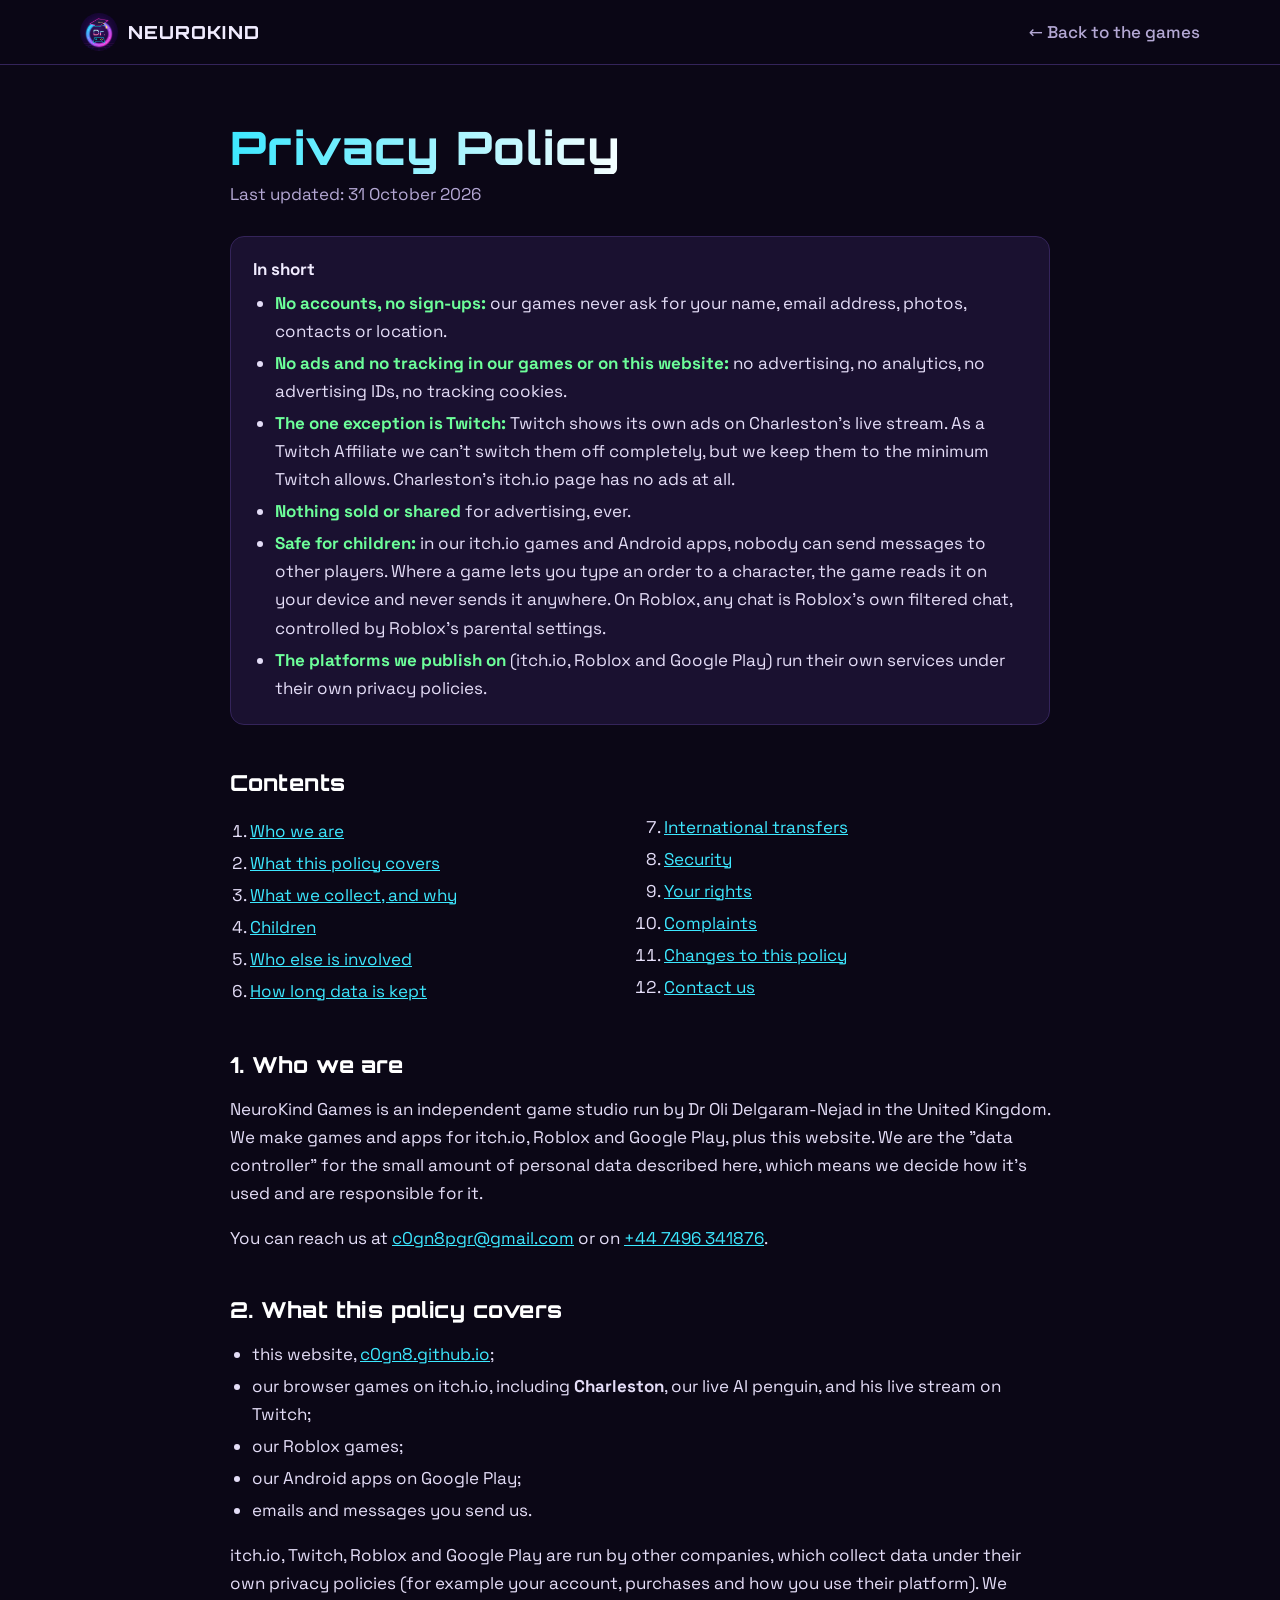
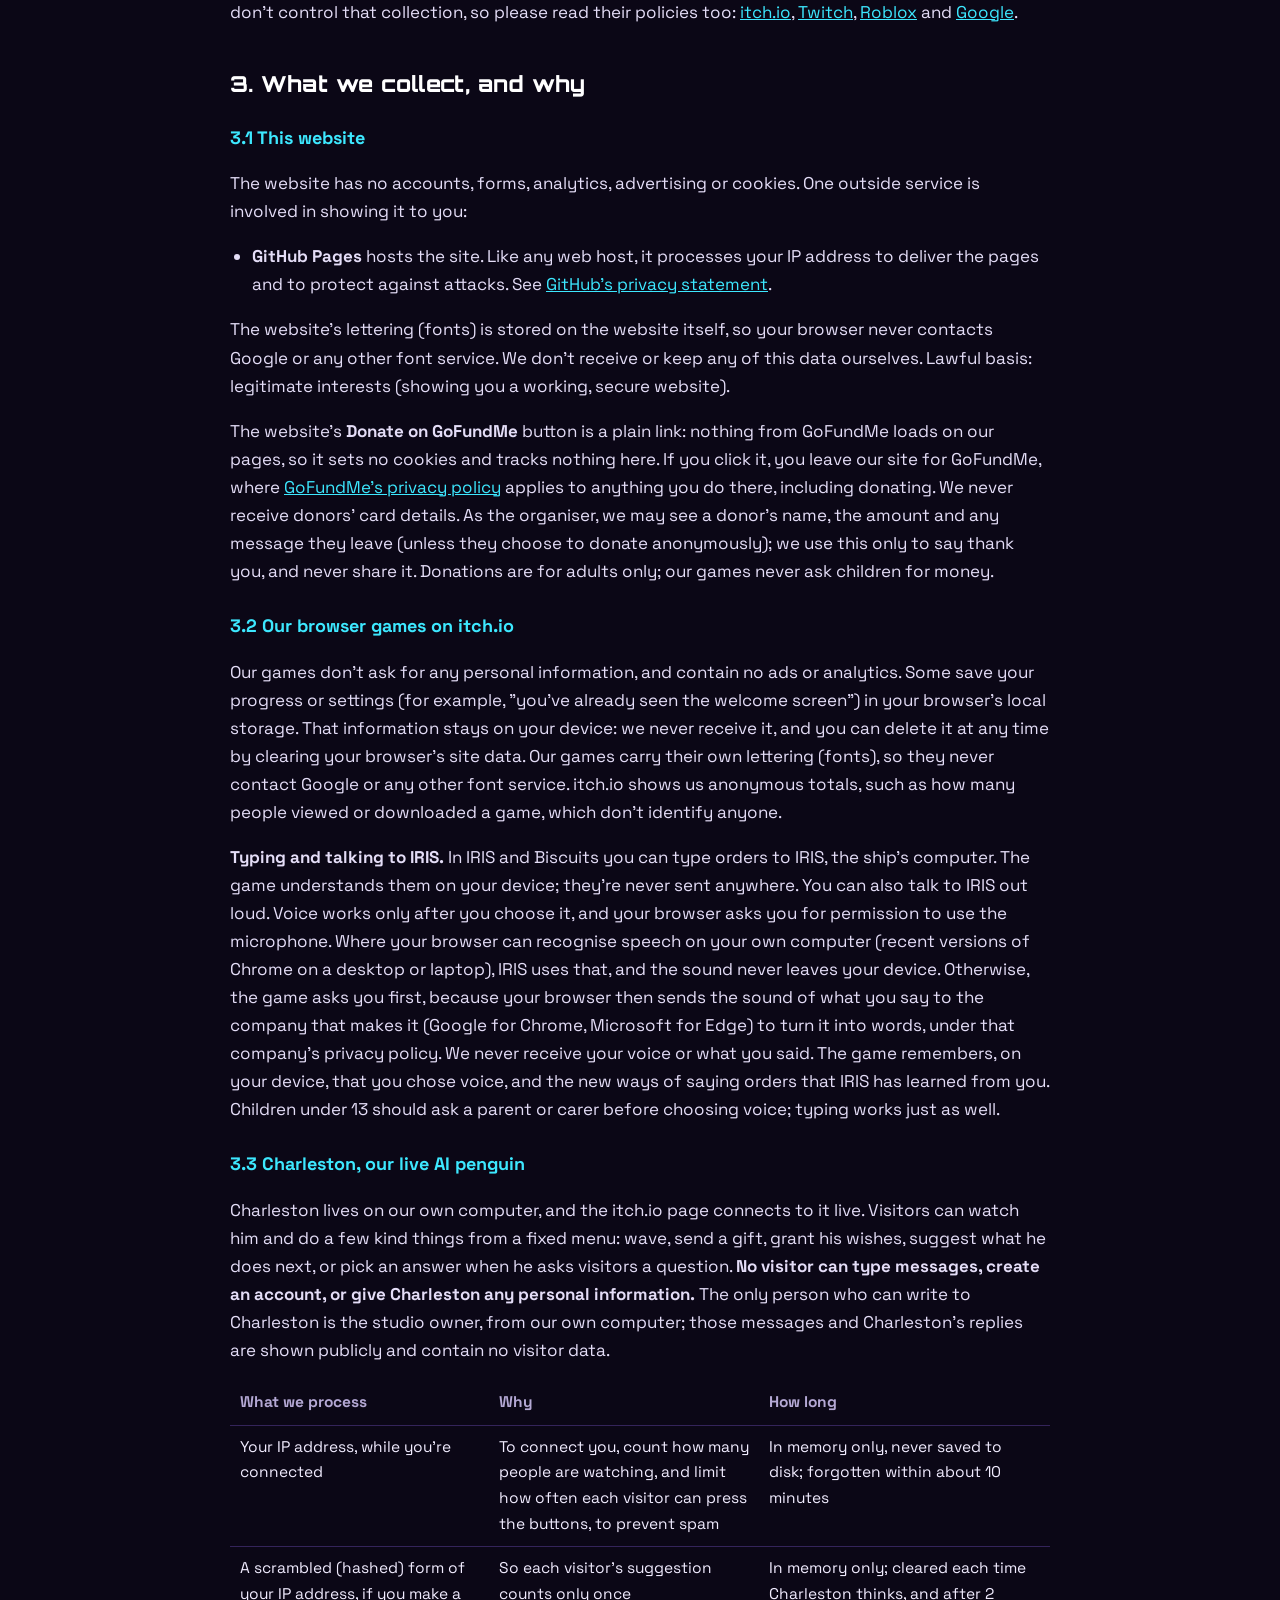
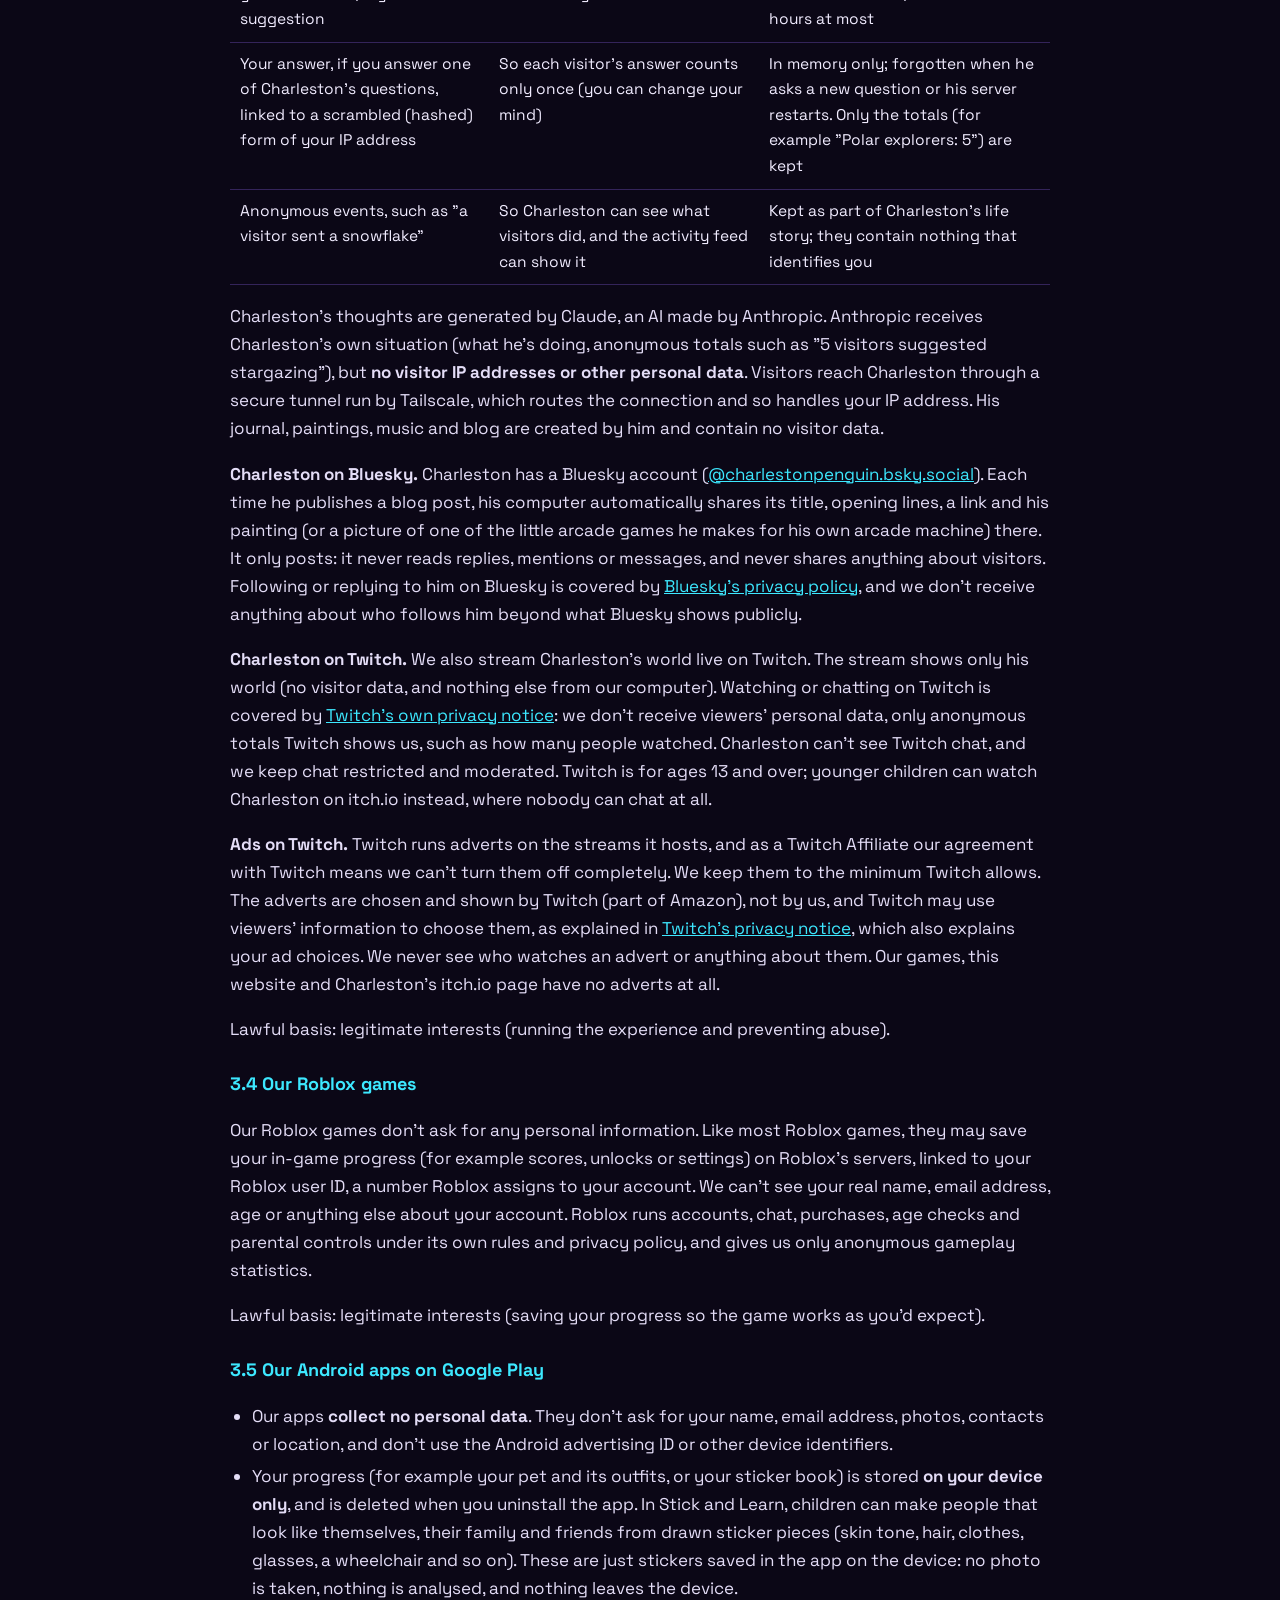
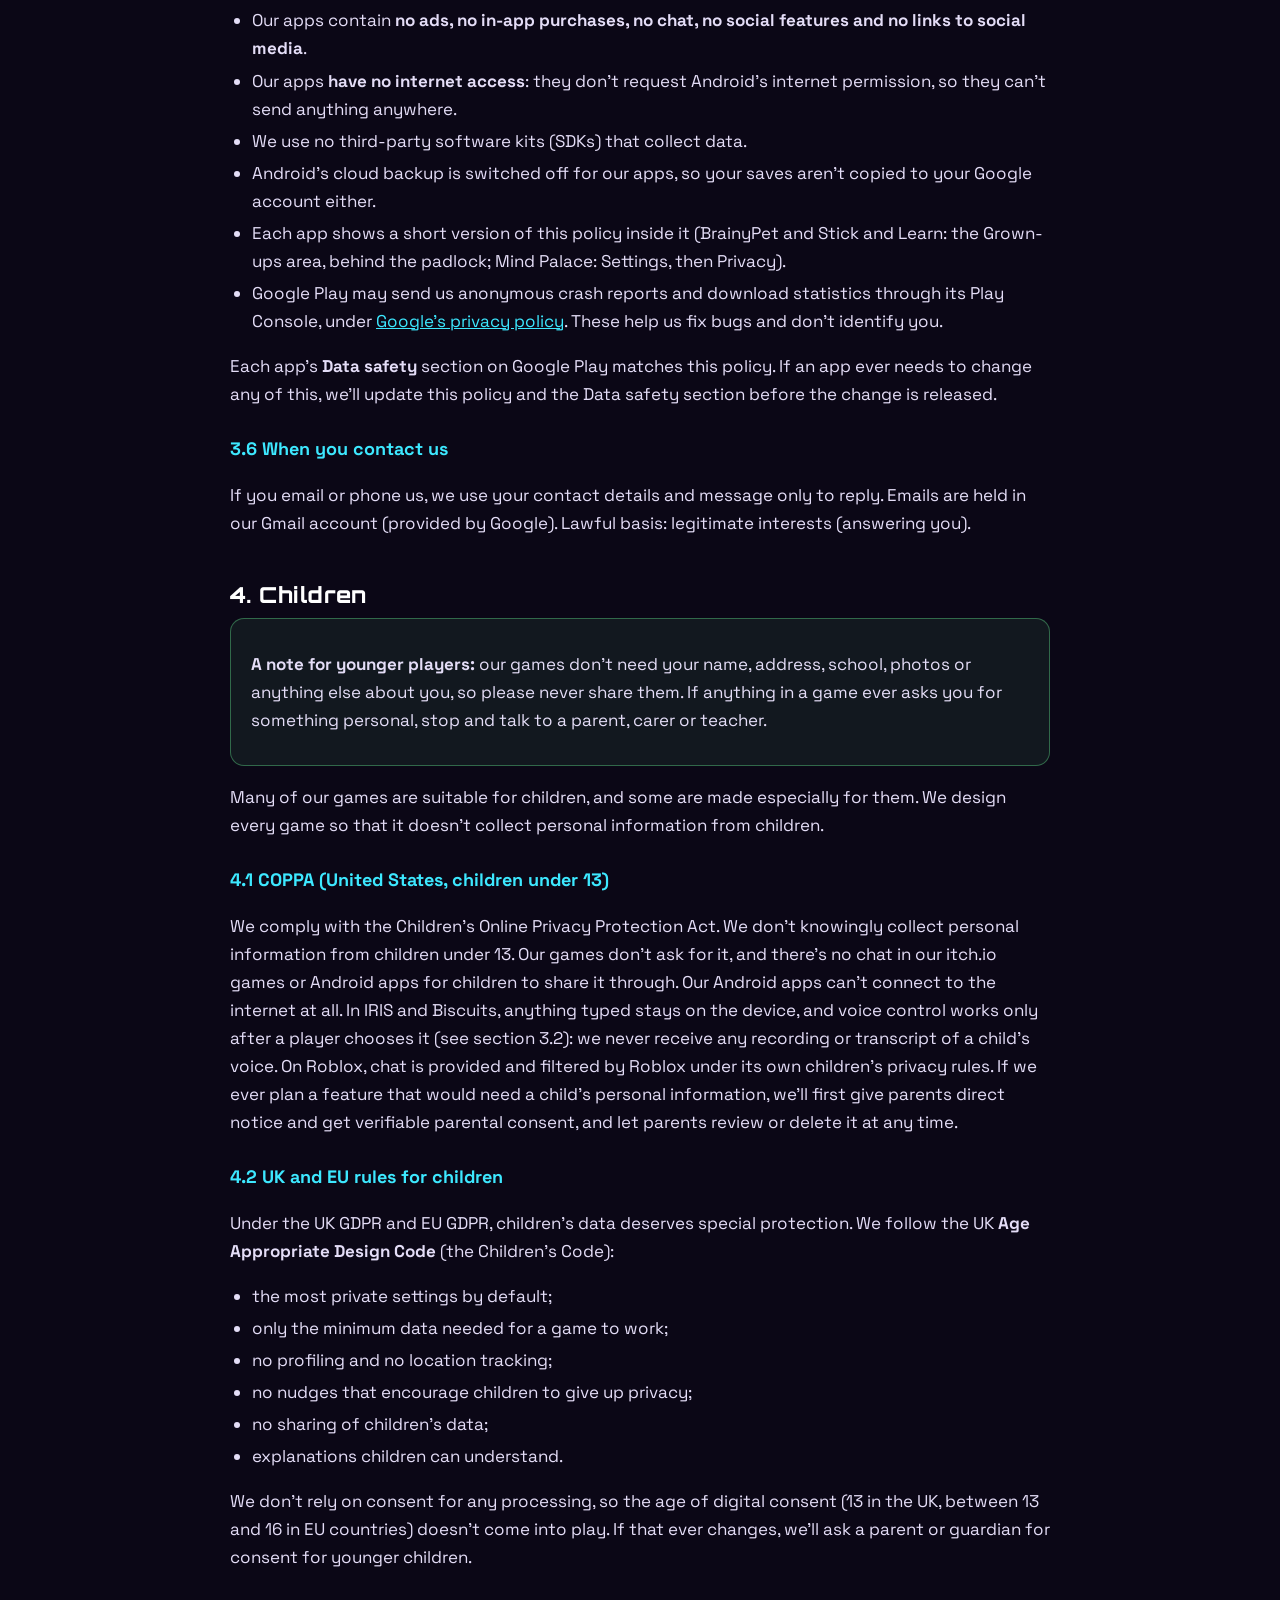
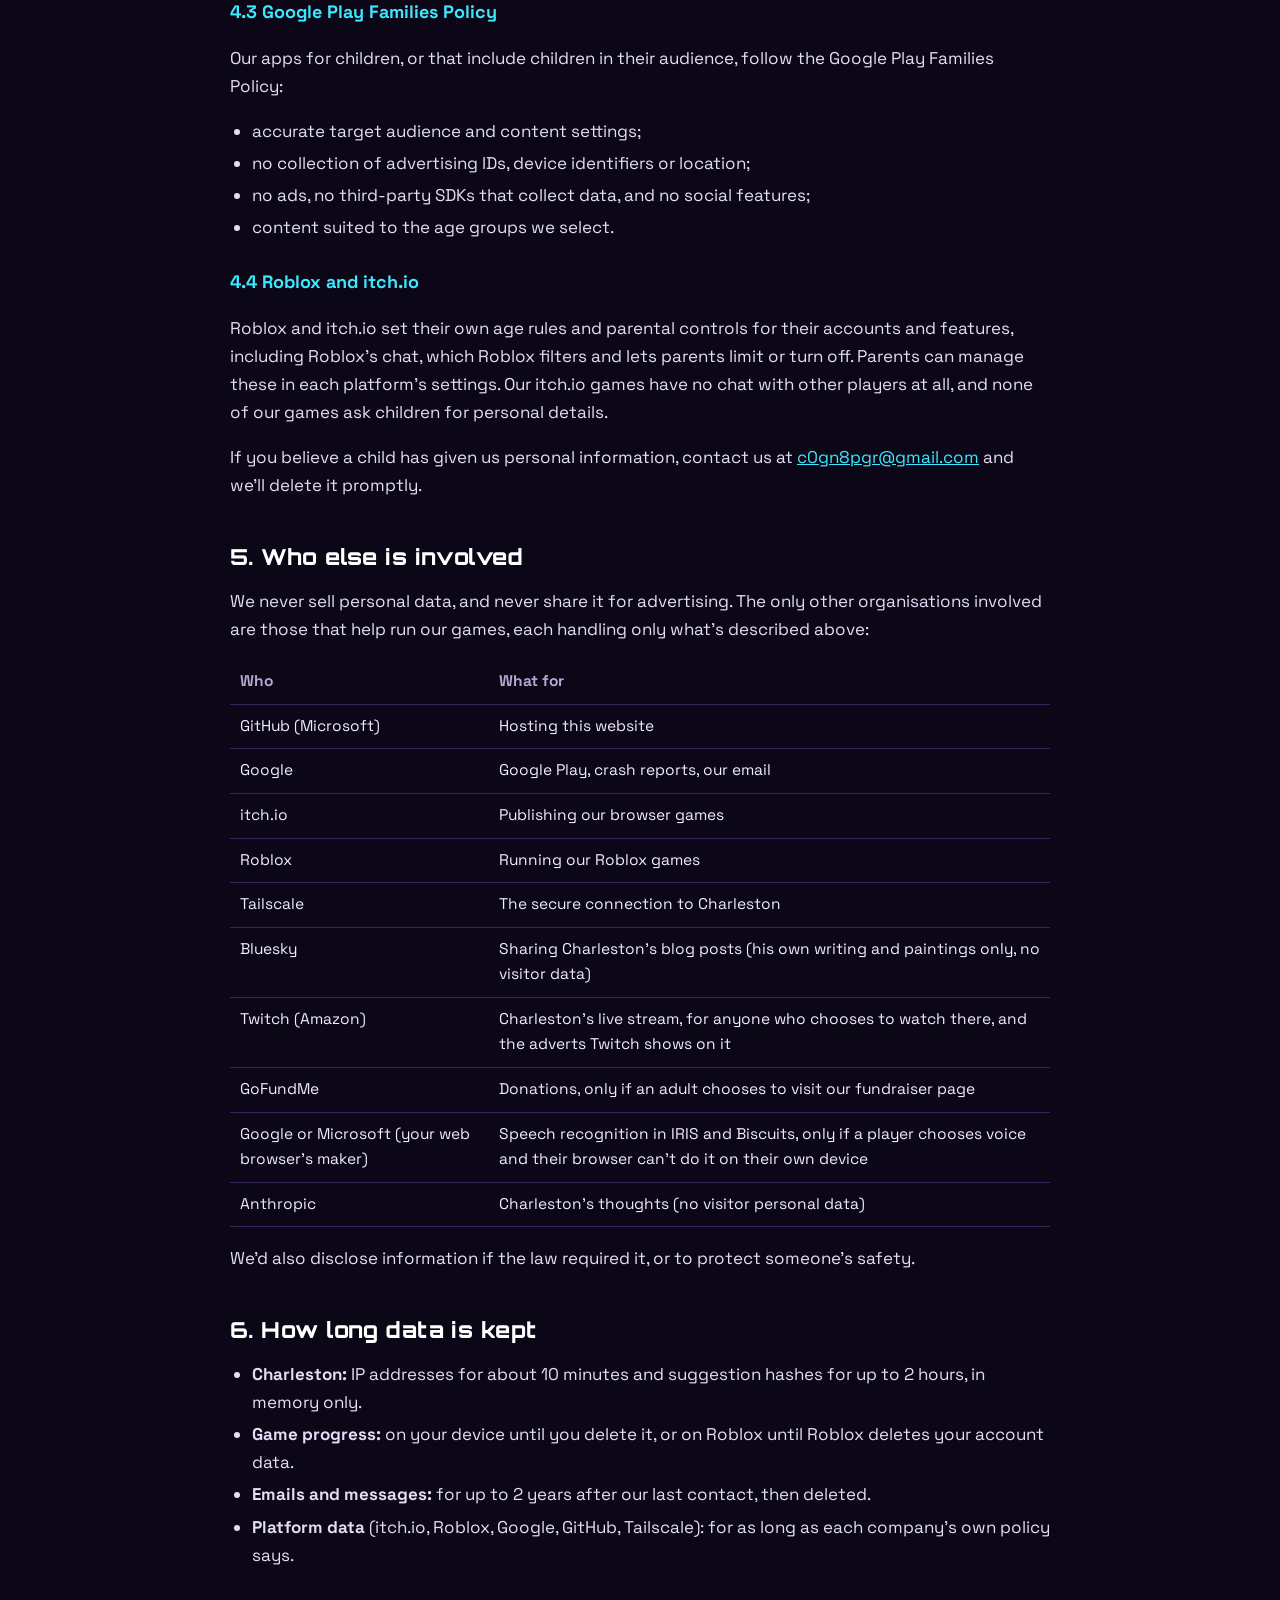
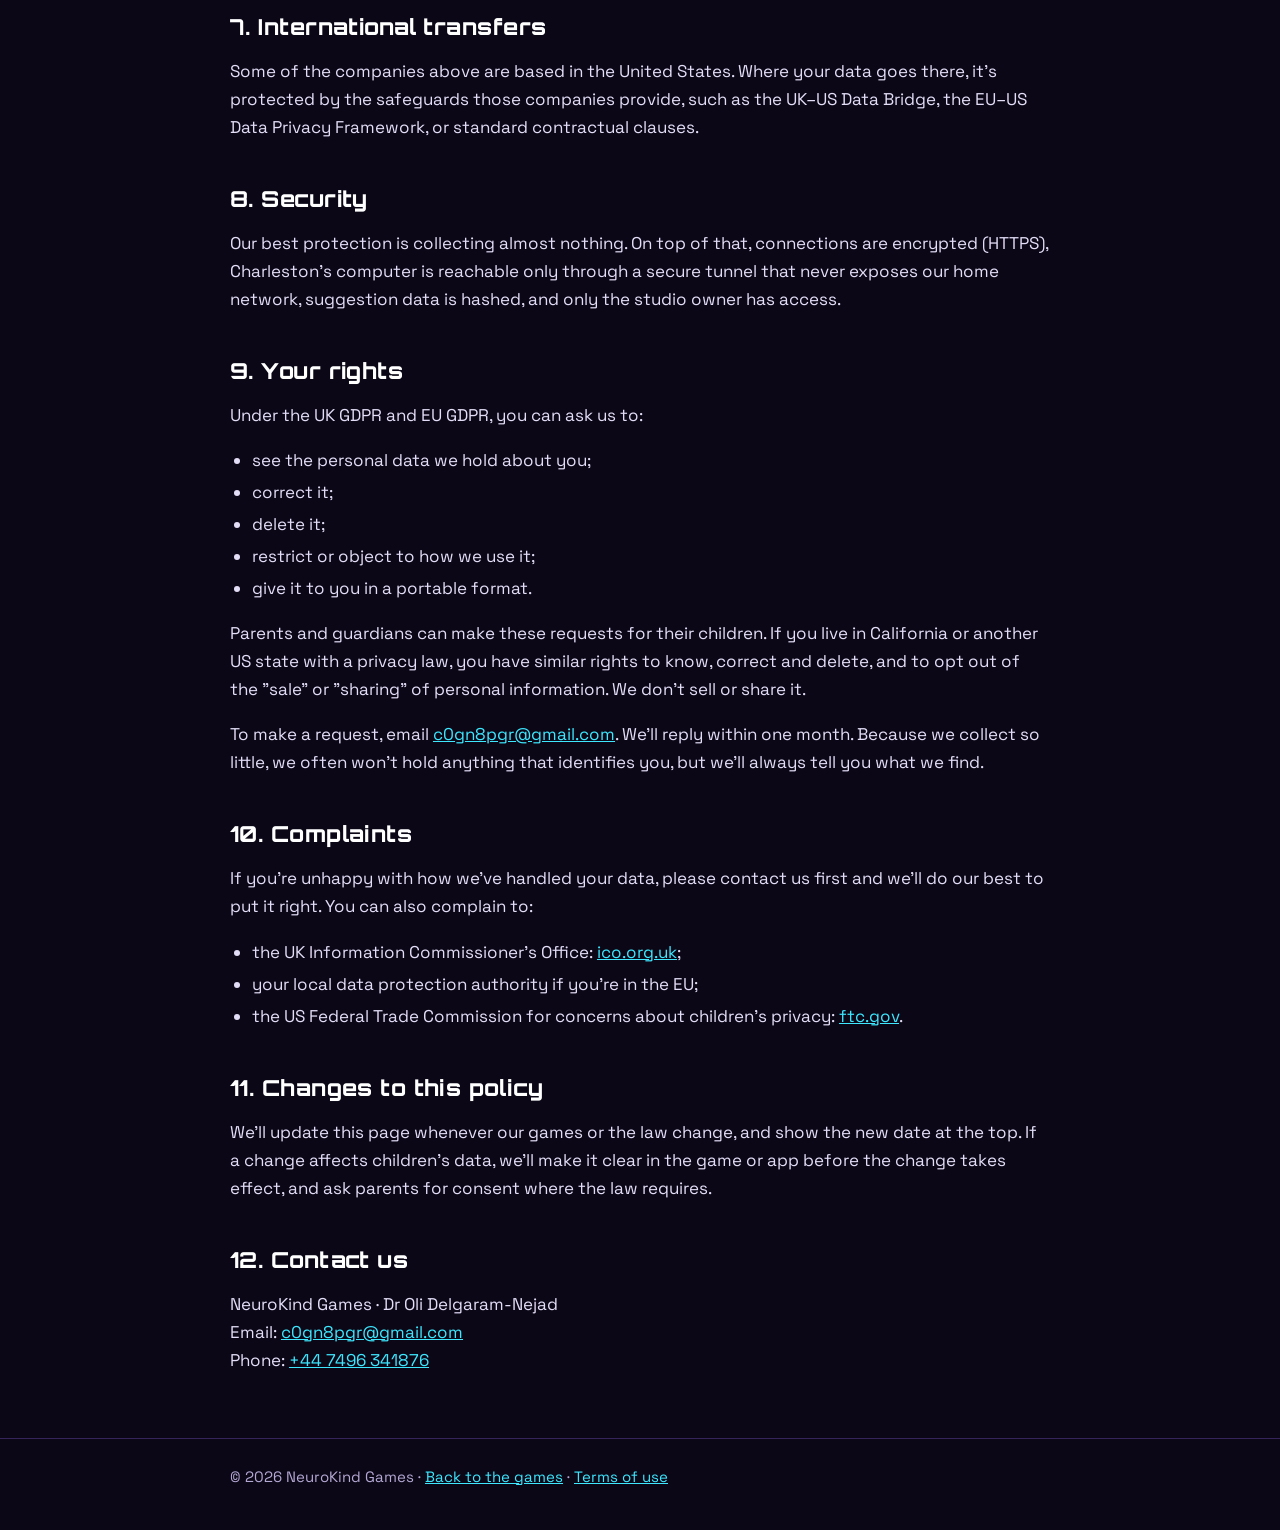
==== privacy.html @ 8679763c "Add files via upload" ====
<!doctype html>
<html lang="en-GB">
<head>
<meta charset="utf-8">
<meta name="viewport" content="width=device-width, initial-scale=1">
<title>Privacy Policy · NeuroKind Games</title>
<meta name="description" content="Privacy policy for NeuroKind Games: our website, our itch.io and Roblox games, Charleston (including his Twitch stream), and our Google Play apps.">
<link rel="icon" href="img/dr_o.jpg">
<link rel="canonical" href="https://c0gn8.github.io/privacy.html">
<link rel="stylesheet" href="fonts/fonts.css">
<style>
  :root { --bg: #0b0716; --card: #1a1130; --line: #34245a; --ink: #f1ecff; --dim: #b4a8d4; --pink: #ff4fb8; --cyan: #3de8ff; --green: #6dff9a; }
  * { box-sizing: border-box; }
  body { margin: 0; background: var(--bg); color: var(--ink); font: 17px/1.65 'Space Grotesk', system-ui, sans-serif; }
  a { color: var(--cyan); }
  .wrap { width: min(820px, calc(100% - 32px)); margin: 0 auto; }
  header.top { position: sticky; top: 0; z-index: 10; background: rgba(11,7,22,.88); backdrop-filter: blur(8px); border-bottom: 1px solid var(--line); }
  header.top .wrap { display: flex; align-items: center; gap: 14px; height: 64px; width: min(1120px, calc(100% - 32px)); }
  .brand { display: flex; align-items: center; gap: 10px; text-decoration: none; color: var(--ink); font: 800 18px 'Orbitron', sans-serif; letter-spacing: .06em; }
  .brand img { width: 38px; height: 38px; border-radius: 50%; }
  header.top nav { margin-left: auto; } header.top nav a { color: var(--dim); text-decoration: none; font-weight: 500; }
  h1 { font: 800 clamp(30px, 5vw, 46px)/1.15 'Orbitron', sans-serif; margin: 56px 0 6px; letter-spacing: .03em;
       background: linear-gradient(90deg, var(--cyan), #fff 50%, var(--pink)); -webkit-background-clip: text; background-clip: text; color: transparent; }
  .updated { color: var(--dim); margin: 0 0 28px; }
  h2 { font: 700 22px 'Orbitron', sans-serif; letter-spacing: .02em; margin: 44px 0 10px; color: #fff; }
  h3 { font-size: 18px; margin: 26px 0 6px; color: var(--cyan); }
  p, li { color: #e4ddf7; } ul { padding-left: 22px; } li { margin: 4px 0; }
  .summary { background: var(--card); border: 1px solid var(--line); border-radius: 14px; padding: 18px 22px; }
  .summary ul { margin: 6px 0 0; } .summary li b { color: var(--green); }
  .kids { background: rgba(109,255,154,.07); border: 1px solid rgba(109,255,154,.35); border-radius: 14px; padding: 14px 20px; }
  table { width: 100%; border-collapse: collapse; margin: 10px 0 6px; font-size: 15.5px; }
  th, td { text-align: left; padding: 9px 10px; border-bottom: 1px solid var(--line); vertical-align: top; }
  th { color: var(--dim); font-weight: 700; }
  .toc { columns: 2; column-gap: 28px; padding-left: 20px; } @media (max-width: 640px) { .toc { columns: 1; } table { font-size: 14.5px; } }
  footer { margin-top: 64px; border-top: 1px solid var(--line); padding: 26px 0 40px; color: var(--dim); font-size: 15px; }
</style>
</head>
<body>

<header class="top"><div class="wrap">
  <a class="brand" href="index.html"><img src="img/dr_o.jpg" alt="">NEUROKIND</a>
  <nav><a href="index.html">← Back to the games</a></nav>
</div></header>

<main class="wrap">
<h1>Privacy Policy</h1>
<p class="updated">Last updated: 31 October 2026</p>

<div class="summary">
  <strong>In short</strong>
  <ul>
    <li><b>No accounts, no sign-ups:</b> our games never ask for your name, email address, photos, contacts or location.</li>
    <li><b>No ads and no tracking in our games or on this website:</b> no advertising, no analytics, no advertising IDs, no tracking cookies.</li>
    <li><b>The one exception is Twitch:</b> Twitch shows its own ads on Charleston's live stream. As a Twitch Affiliate we can't switch them off completely, but we keep them to the minimum Twitch allows. Charleston's itch.io page has no ads at all.</li>
    <li><b>Nothing sold or shared</b> for advertising, ever.</li>
    <li><b>Safe for children:</b> in our itch.io games and Android apps, nobody can send messages to other players. Where a game lets you type an order to a character, the game reads it on your device and never sends it anywhere. On Roblox, any chat is Roblox's own filtered chat, controlled by Roblox's parental settings.</li>
    <li><b>The platforms we publish on</b> (itch.io, Roblox and Google Play) run their own services under their own privacy policies.</li>
  </ul>
</div>

<h2>Contents</h2>
<ol class="toc">
  <li><a href="#who">Who we are</a></li>
  <li><a href="#covers">What this policy covers</a></li>
  <li><a href="#collect">What we collect, and why</a></li>
  <li><a href="#children">Children</a></li>
  <li><a href="#share">Who else is involved</a></li>
  <li><a href="#keep">How long data is kept</a></li>
  <li><a href="#transfers">International transfers</a></li>
  <li><a href="#security">Security</a></li>
  <li><a href="#rights">Your rights</a></li>
  <li><a href="#complaints">Complaints</a></li>
  <li><a href="#changes">Changes to this policy</a></li>
  <li><a href="#contact">Contact us</a></li>
</ol>

<h2 id="who">1. Who we are</h2>
<p>NeuroKind Games is an independent game studio run by Dr Oli Delgaram-Nejad in the United Kingdom. We make games and apps for itch.io, Roblox and Google Play, plus this website. We are the "data controller" for the small amount of personal data described here, which means we decide how it's used and are responsible for it.</p>
<p>You can reach us at <a href="mailto:c0gn8pgr@gmail.com">c0gn8pgr@gmail.com</a> or on <a href="tel:+447496341876">+44 7496 341876</a>.</p>

<h2 id="covers">2. What this policy covers</h2>
<ul>
  <li>this website, <a href="https://c0gn8.github.io">c0gn8.github.io</a>;</li>
  <li>our browser games on itch.io, including <strong>Charleston</strong>, our live AI penguin, and his live stream on Twitch;</li>
  <li>our Roblox games;</li>
  <li>our Android apps on Google Play;</li>
  <li>emails and messages you send us.</li>
</ul>
<p>itch.io, Twitch, Roblox and Google Play are run by other companies, which collect data under their own privacy policies (for example your account, purchases and how you use their platform). We don't control that collection, so please read their policies too: <a href="https://itch.io/docs/legal/privacy-policy" rel="noopener">itch.io</a>, <a href="https://www.twitch.tv/p/legal/privacy-notice/" rel="noopener">Twitch</a>, <a href="https://en.help.roblox.com/hc/en-us/articles/115004630823" rel="noopener">Roblox</a> and <a href="https://policies.google.com/privacy" rel="noopener">Google</a>.</p>

<h2 id="collect">3. What we collect, and why</h2>

<h3>3.1 This website</h3>
<p>The website has no accounts, forms, analytics, advertising or cookies. One outside service is involved in showing it to you:</p>
<ul>
  <li><strong>GitHub Pages</strong> hosts the site. Like any web host, it processes your IP address to deliver the pages and to protect against attacks. See <a href="https://docs.github.com/en/site-policy/privacy-policies/github-general-privacy-statement" rel="noopener">GitHub's privacy statement</a>.</li>
</ul>
<p>The website's lettering (fonts) is stored on the website itself, so your browser never contacts Google or any other font service. We don't receive or keep any of this data ourselves. Lawful basis: legitimate interests (showing you a working, secure website).</p>
<p>The website's <strong>Donate on GoFundMe</strong> button is a plain link: nothing from GoFundMe loads on our pages, so it sets no cookies and tracks nothing here. If you click it, you leave our site for GoFundMe, where <a href="https://www.gofundme.com/privacy" rel="noopener">GoFundMe's privacy policy</a> applies to anything you do there, including donating. We never receive donors' card details. As the organiser, we may see a donor's name, the amount and any message they leave (unless they choose to donate anonymously); we use this only to say thank you, and never share it. Donations are for adults only; our games never ask children for money.</p>

<h3>3.2 Our browser games on itch.io</h3>
<p>Our games don't ask for any personal information, and contain no ads or analytics. Some save your progress or settings (for example, "you've already seen the welcome screen") in your browser's local storage. That information stays on your device: we never receive it, and you can delete it at any time by clearing your browser's site data. Our games carry their own lettering (fonts), so they never contact Google or any other font service. itch.io shows us anonymous totals, such as how many people viewed or downloaded a game, which don't identify anyone.</p>
<p><strong>Typing and talking to IRIS.</strong> In IRIS and Biscuits you can type orders to IRIS, the ship's computer. The game understands them on your device; they're never sent anywhere. You can also talk to IRIS out loud. Voice works only after you choose it, and your browser asks you for permission to use the microphone. Where your browser can recognise speech on your own computer (recent versions of Chrome on a desktop or laptop), IRIS uses that, and the sound never leaves your device. Otherwise, the game asks you first, because your browser then sends the sound of what you say to the company that makes it (Google for Chrome, Microsoft for Edge) to turn it into words, under that company's privacy policy. We never receive your voice or what you said. The game remembers, on your device, that you chose voice, and the new ways of saying orders that IRIS has learned from you. Children under 13 should ask a parent or carer before choosing voice; typing works just as well.</p>

<h3>3.3 Charleston, our live AI penguin</h3>
<p>Charleston lives on our own computer, and the itch.io page connects to it live. Visitors can watch him and do a few kind things from a fixed menu: wave, send a gift, grant his wishes, suggest what he does next, or pick an answer when he asks visitors a question. <strong>No visitor can type messages, create an account, or give Charleston any personal information.</strong> The only person who can write to Charleston is the studio owner, from our own computer; those messages and Charleston's replies are shown publicly and contain no visitor data.</p>
<table>
  <tr><th>What we process</th><th>Why</th><th>How long</th></tr>
  <tr><td>Your IP address, while you're connected</td><td>To connect you, count how many people are watching, and limit how often each visitor can press the buttons, to prevent spam</td><td>In memory only, never saved to disk; forgotten within about 10 minutes</td></tr>
  <tr><td>A scrambled (hashed) form of your IP address, if you make a suggestion</td><td>So each visitor's suggestion counts only once</td><td>In memory only; cleared each time Charleston thinks, and after 2 hours at most</td></tr>
  <tr><td>Your answer, if you answer one of Charleston's questions, linked to a scrambled (hashed) form of your IP address</td><td>So each visitor's answer counts only once (you can change your mind)</td><td>In memory only; forgotten when he asks a new question or his server restarts. Only the totals (for example "Polar explorers: 5") are kept</td></tr>
  <tr><td>Anonymous events, such as "a visitor sent a snowflake"</td><td>So Charleston can see what visitors did, and the activity feed can show it</td><td>Kept as part of Charleston's life story; they contain nothing that identifies you</td></tr>
</table>
<p>Charleston's thoughts are generated by Claude, an AI made by Anthropic. Anthropic receives Charleston's own situation (what he's doing, anonymous totals such as "5 visitors suggested stargazing"), but <strong>no visitor IP addresses or other personal data</strong>. Visitors reach Charleston through a secure tunnel run by Tailscale, which routes the connection and so handles your IP address. His journal, paintings, music and blog are created by him and contain no visitor data.</p>
<p><strong>Charleston on Bluesky.</strong> Charleston has a Bluesky account (<a href="https://bsky.app/profile/charlestonpenguin.bsky.social" rel="noopener">@charlestonpenguin.bsky.social</a>). Each time he publishes a blog post, his computer automatically shares its title, opening lines, a link and his painting (or a picture of one of the little arcade games he makes for his own arcade machine) there. It only posts: it never reads replies, mentions or messages, and never shares anything about visitors. Following or replying to him on Bluesky is covered by <a href="https://bsky.social/about/support/privacy-policy" rel="noopener">Bluesky's privacy policy</a>, and we don't receive anything about who follows him beyond what Bluesky shows publicly.</p>
<p><strong>Charleston on Twitch.</strong> We also stream Charleston's world live on Twitch. The stream shows only his world (no visitor data, and nothing else from our computer). Watching or chatting on Twitch is covered by <a href="https://www.twitch.tv/p/legal/privacy-notice/" rel="noopener">Twitch's own privacy notice</a>: we don't receive viewers' personal data, only anonymous totals Twitch shows us, such as how many people watched. Charleston can't see Twitch chat, and we keep chat restricted and moderated. Twitch is for ages 13 and over; younger children can watch Charleston on itch.io instead, where nobody can chat at all.</p>
<p><strong>Ads on Twitch.</strong> Twitch runs adverts on the streams it hosts, and as a Twitch Affiliate our agreement with Twitch means we can't turn them off completely. We keep them to the minimum Twitch allows. The adverts are chosen and shown by Twitch (part of Amazon), not by us, and Twitch may use viewers' information to choose them, as explained in <a href="https://www.twitch.tv/p/legal/privacy-notice/" rel="noopener">Twitch's privacy notice</a>, which also explains your ad choices. We never see who watches an advert or anything about them. Our games, this website and Charleston's itch.io page have no adverts at all.</p>
<p>Lawful basis: legitimate interests (running the experience and preventing abuse).</p>

<h3>3.4 Our Roblox games</h3>
<p>Our Roblox games don't ask for any personal information. Like most Roblox games, they may save your in-game progress (for example scores, unlocks or settings) on Roblox's servers, linked to your Roblox user ID, a number Roblox assigns to your account. We can't see your real name, email address, age or anything else about your account. Roblox runs accounts, chat, purchases, age checks and parental controls under its own rules and privacy policy, and gives us only anonymous gameplay statistics.</p>
<p>Lawful basis: legitimate interests (saving your progress so the game works as you'd expect).</p>

<h3>3.5 Our Android apps on Google Play</h3>
<ul>
  <li>Our apps <strong>collect no personal data</strong>. They don't ask for your name, email address, photos, contacts or location, and don't use the Android advertising ID or other device identifiers.</li>
  <li>Your progress (for example your pet and its outfits, or your sticker book) is stored <strong>on your device only</strong>, and is deleted when you uninstall the app. In Stick and Learn, children can make people that look like themselves, their family and friends from drawn sticker pieces (skin tone, hair, clothes, glasses, a wheelchair and so on). These are just stickers saved in the app on the device: no photo is taken, nothing is analysed, and nothing leaves the device.</li>
  <li>Our apps contain <strong>no ads, no in-app purchases, no chat, no social features and no links to social media</strong>.</li>
  <li>Our apps <strong>have no internet access</strong>: they don't request Android's internet permission, so they can't send anything anywhere.</li>
  <li>We use no third-party software kits (SDKs) that collect data.</li>
  <li>Android's cloud backup is switched off for our apps, so your saves aren't copied to your Google account either.</li>
  <li>Each app shows a short version of this policy inside it (BrainyPet and Stick and Learn: the Grown-ups area, behind the padlock; Mind Palace: Settings, then Privacy).</li>
  <li>Google Play may send us anonymous crash reports and download statistics through its Play Console, under <a href="https://policies.google.com/privacy" rel="noopener">Google's privacy policy</a>. These help us fix bugs and don't identify you.</li>
</ul>
<p>Each app's <strong>Data safety</strong> section on Google Play matches this policy. If an app ever needs to change any of this, we'll update this policy and the Data safety section before the change is released.</p>

<h3>3.6 When you contact us</h3>
<p>If you email or phone us, we use your contact details and message only to reply. Emails are held in our Gmail account (provided by Google). Lawful basis: legitimate interests (answering you).</p>

<h2 id="children">4. Children</h2>
<div class="kids">
  <p><strong>A note for younger players:</strong> our games don't need your name, address, school, photos or anything else about you, so please never share them. If anything in a game ever asks you for something personal, stop and talk to a parent, carer or teacher.</p>
</div>
<p>Many of our games are suitable for children, and some are made especially for them. We design every game so that it doesn't collect personal information from children.</p>

<h3>4.1 COPPA (United States, children under 13)</h3>
<p>We comply with the Children's Online Privacy Protection Act. We don't knowingly collect personal information from children under 13. Our games don't ask for it, and there's no chat in our itch.io games or Android apps for children to share it through. Our Android apps can't connect to the internet at all. In IRIS and Biscuits, anything typed stays on the device, and voice control works only after a player chooses it (see section 3.2): we never receive any recording or transcript of a child's voice. On Roblox, chat is provided and filtered by Roblox under its own children's privacy rules. If we ever plan a feature that would need a child's personal information, we'll first give parents direct notice and get verifiable parental consent, and let parents review or delete it at any time.</p>

<h3>4.2 UK and EU rules for children</h3>
<p>Under the UK GDPR and EU GDPR, children's data deserves special protection. We follow the UK <strong>Age Appropriate Design Code</strong> (the Children's Code):</p>
<ul>
  <li>the most private settings by default;</li>
  <li>only the minimum data needed for a game to work;</li>
  <li>no profiling and no location tracking;</li>
  <li>no nudges that encourage children to give up privacy;</li>
  <li>no sharing of children's data;</li>
  <li>explanations children can understand.</li>
</ul>
<p>We don't rely on consent for any processing, so the age of digital consent (13 in the UK, between 13 and 16 in EU countries) doesn't come into play. If that ever changes, we'll ask a parent or guardian for consent for younger children.</p>

<h3>4.3 Google Play Families Policy</h3>
<p>Our apps for children, or that include children in their audience, follow the Google Play Families Policy:</p>
<ul>
  <li>accurate target audience and content settings;</li>
  <li>no collection of advertising IDs, device identifiers or location;</li>
  <li>no ads, no third-party SDKs that collect data, and no social features;</li>
  <li>content suited to the age groups we select.</li>
</ul>

<h3>4.4 Roblox and itch.io</h3>
<p>Roblox and itch.io set their own age rules and parental controls for their accounts and features, including Roblox's chat, which Roblox filters and lets parents limit or turn off. Parents can manage these in each platform's settings. Our itch.io games have no chat with other players at all, and none of our games ask children for personal details.</p>

<p>If you believe a child has given us personal information, contact us at <a href="mailto:c0gn8pgr@gmail.com">c0gn8pgr@gmail.com</a> and we'll delete it promptly.</p>

<h2 id="share">5. Who else is involved</h2>
<p>We never sell personal data, and never share it for advertising. The only other organisations involved are those that help run our games, each handling only what's described above:</p>
<table>
  <tr><th>Who</th><th>What for</th></tr>
  <tr><td>GitHub (Microsoft)</td><td>Hosting this website</td></tr>
  <tr><td>Google</td><td>Google Play, crash reports, our email</td></tr>
  <tr><td>itch.io</td><td>Publishing our browser games</td></tr>
  <tr><td>Roblox</td><td>Running our Roblox games</td></tr>
  <tr><td>Tailscale</td><td>The secure connection to Charleston</td></tr>
  <tr><td>Bluesky</td><td>Sharing Charleston's blog posts (his own writing and paintings only, no visitor data)</td></tr>
  <tr><td>Twitch (Amazon)</td><td>Charleston's live stream, for anyone who chooses to watch there, and the adverts Twitch shows on it</td></tr>
  <tr><td>GoFundMe</td><td>Donations, only if an adult chooses to visit our fundraiser page</td></tr>
  <tr><td>Google or Microsoft (your web browser's maker)</td><td>Speech recognition in IRIS and Biscuits, only if a player chooses voice and their browser can't do it on their own device</td></tr>
  <tr><td>Anthropic</td><td>Charleston's thoughts (no visitor personal data)</td></tr>
</table>
<p>We'd also disclose information if the law required it, or to protect someone's safety.</p>

<h2 id="keep">6. How long data is kept</h2>
<ul>
  <li><strong>Charleston:</strong> IP addresses for about 10 minutes and suggestion hashes for up to 2 hours, in memory only.</li>
  <li><strong>Game progress:</strong> on your device until you delete it, or on Roblox until Roblox deletes your account data.</li>
  <li><strong>Emails and messages:</strong> for up to 2 years after our last contact, then deleted.</li>
  <li><strong>Platform data</strong> (itch.io, Roblox, Google, GitHub, Tailscale): for as long as each company's own policy says.</li>
</ul>

<h2 id="transfers">7. International transfers</h2>
<p>Some of the companies above are based in the United States. Where your data goes there, it's protected by the safeguards those companies provide, such as the UK–US Data Bridge, the EU–US Data Privacy Framework, or standard contractual clauses.</p>

<h2 id="security">8. Security</h2>
<p>Our best protection is collecting almost nothing. On top of that, connections are encrypted (HTTPS), Charleston's computer is reachable only through a secure tunnel that never exposes our home network, suggestion data is hashed, and only the studio owner has access.</p>

<h2 id="rights">9. Your rights</h2>
<p>Under the UK GDPR and EU GDPR, you can ask us to:</p>
<ul>
  <li>see the personal data we hold about you;</li>
  <li>correct it;</li>
  <li>delete it;</li>
  <li>restrict or object to how we use it;</li>
  <li>give it to you in a portable format.</li>
</ul>
<p>Parents and guardians can make these requests for their children. If you live in California or another US state with a privacy law, you have similar rights to know, correct and delete, and to opt out of the "sale" or "sharing" of personal information. We don't sell or share it.</p>
<p>To make a request, email <a href="mailto:c0gn8pgr@gmail.com">c0gn8pgr@gmail.com</a>. We'll reply within one month. Because we collect so little, we often won't hold anything that identifies you, but we'll always tell you what we find.</p>

<h2 id="complaints">10. Complaints</h2>
<p>If you're unhappy with how we've handled your data, please contact us first and we'll do our best to put it right. You can also complain to:</p>
<ul>
  <li>the UK Information Commissioner's Office: <a href="https://ico.org.uk/make-a-complaint/" rel="noopener">ico.org.uk</a>;</li>
  <li>your local data protection authority if you're in the EU;</li>
  <li>the US Federal Trade Commission for concerns about children's privacy: <a href="https://reportfraud.ftc.gov/" rel="noopener">ftc.gov</a>.</li>
</ul>

<h2 id="changes">11. Changes to this policy</h2>
<p>We'll update this page whenever our games or the law change, and show the new date at the top. If a change affects children's data, we'll make it clear in the game or app before the change takes effect, and ask parents for consent where the law requires.</p>

<h2 id="contact">12. Contact us</h2>
<p>NeuroKind Games · Dr Oli Delgaram-Nejad<br>
Email: <a href="mailto:c0gn8pgr@gmail.com">c0gn8pgr@gmail.com</a><br>
Phone: <a href="tel:+447496341876">+44 7496 341876</a></p>
</main>

<footer><div class="wrap">© 2026 NeuroKind Games · <a href="index.html">Back to the games</a> · <a href="terms.html">Terms of use</a></div></footer>
</body>
</html>
---- fonts/fonts.css ----
/* Fonts bundled with this page (SIL Open Font License; see the OFL-*.txt files), so nothing is fetched from Google. */
@font-face { font-family: 'Orbitron'; font-style: normal; font-weight: 600; font-display: swap; src: url('orbitron-latin-600-normal.woff2') format('woff2'); }
@font-face { font-family: 'Orbitron'; font-style: normal; font-weight: 800; font-display: swap; src: url('orbitron-latin-800-normal.woff2') format('woff2'); }
@font-face { font-family: 'Space Grotesk'; font-style: normal; font-weight: 400; font-display: swap; src: url('space-grotesk-latin-400-normal.woff2') format('woff2'); }
@font-face { font-family: 'Space Grotesk'; font-style: normal; font-weight: 500; font-display: swap; src: url('space-grotesk-latin-500-normal.woff2') format('woff2'); }
@font-face { font-family: 'Space Grotesk'; font-style: normal; font-weight: 700; font-display: swap; src: url('space-grotesk-latin-700-normal.woff2') format('woff2'); }
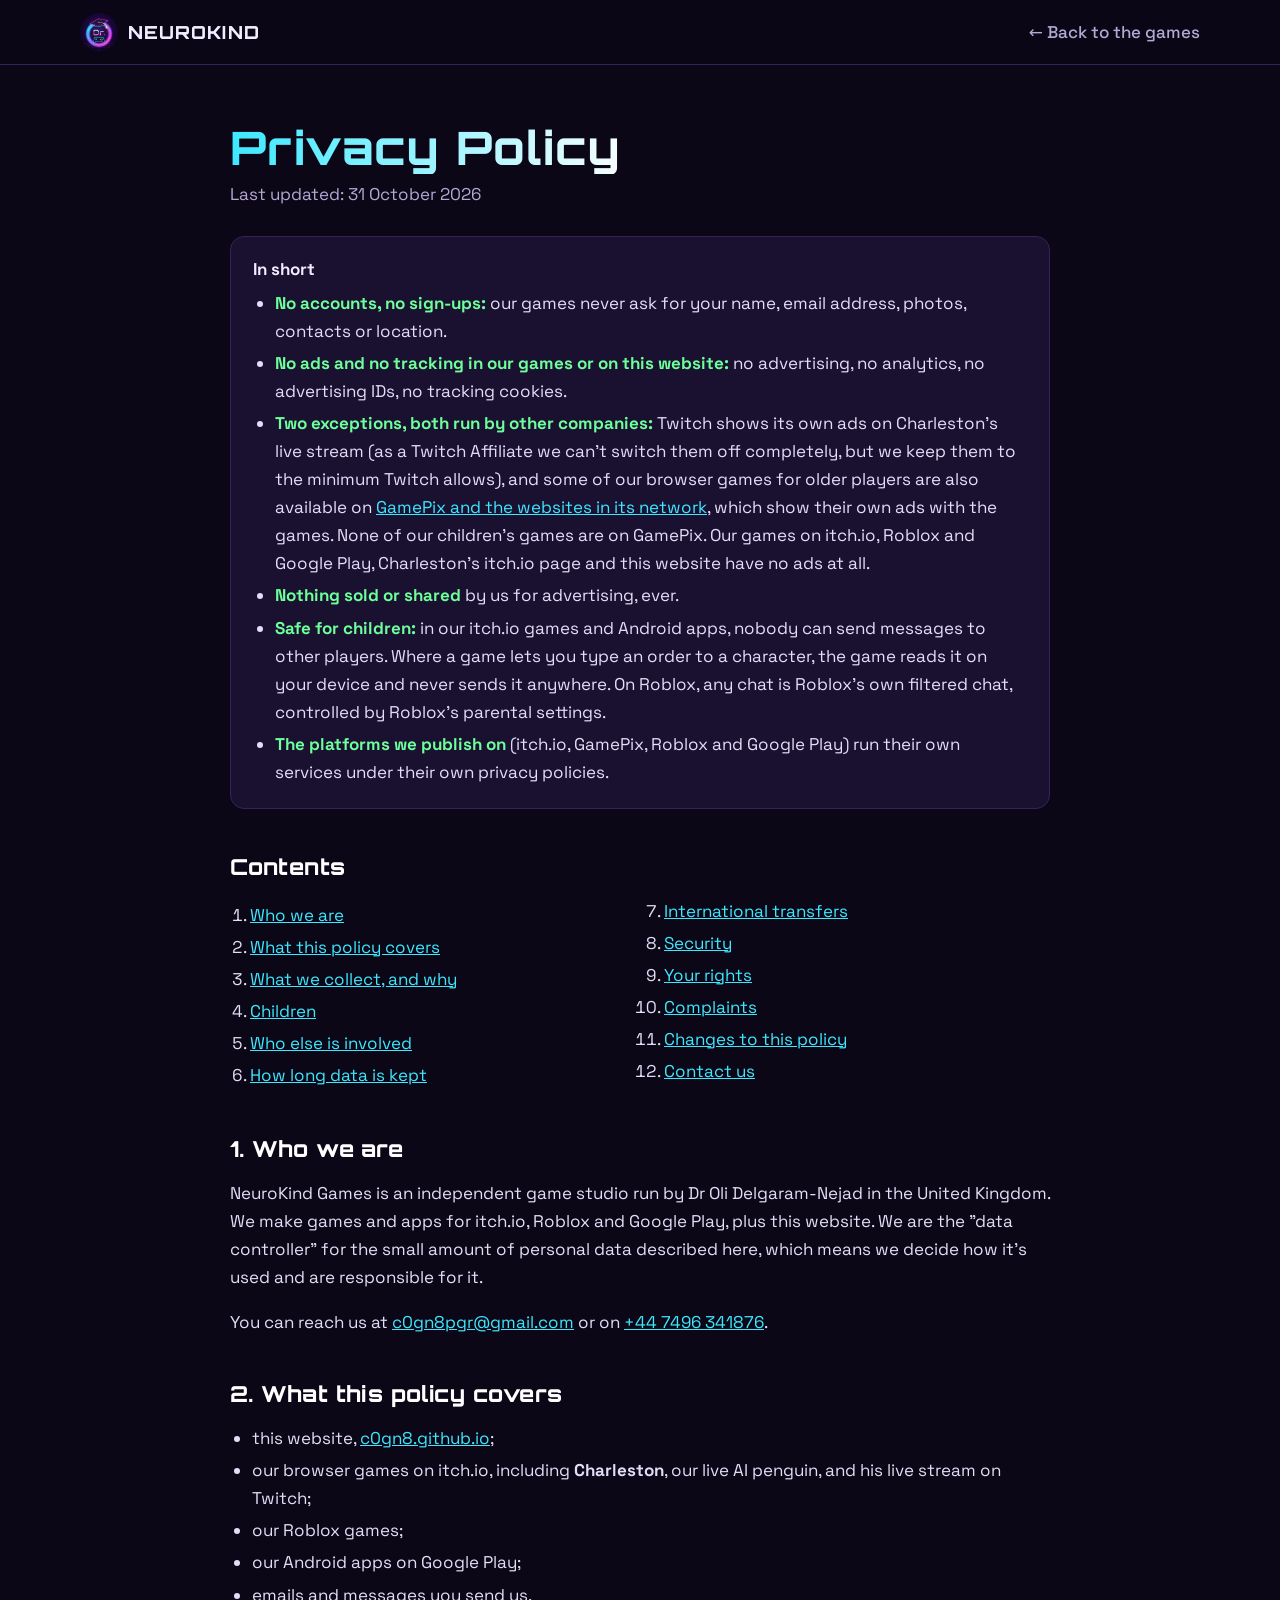
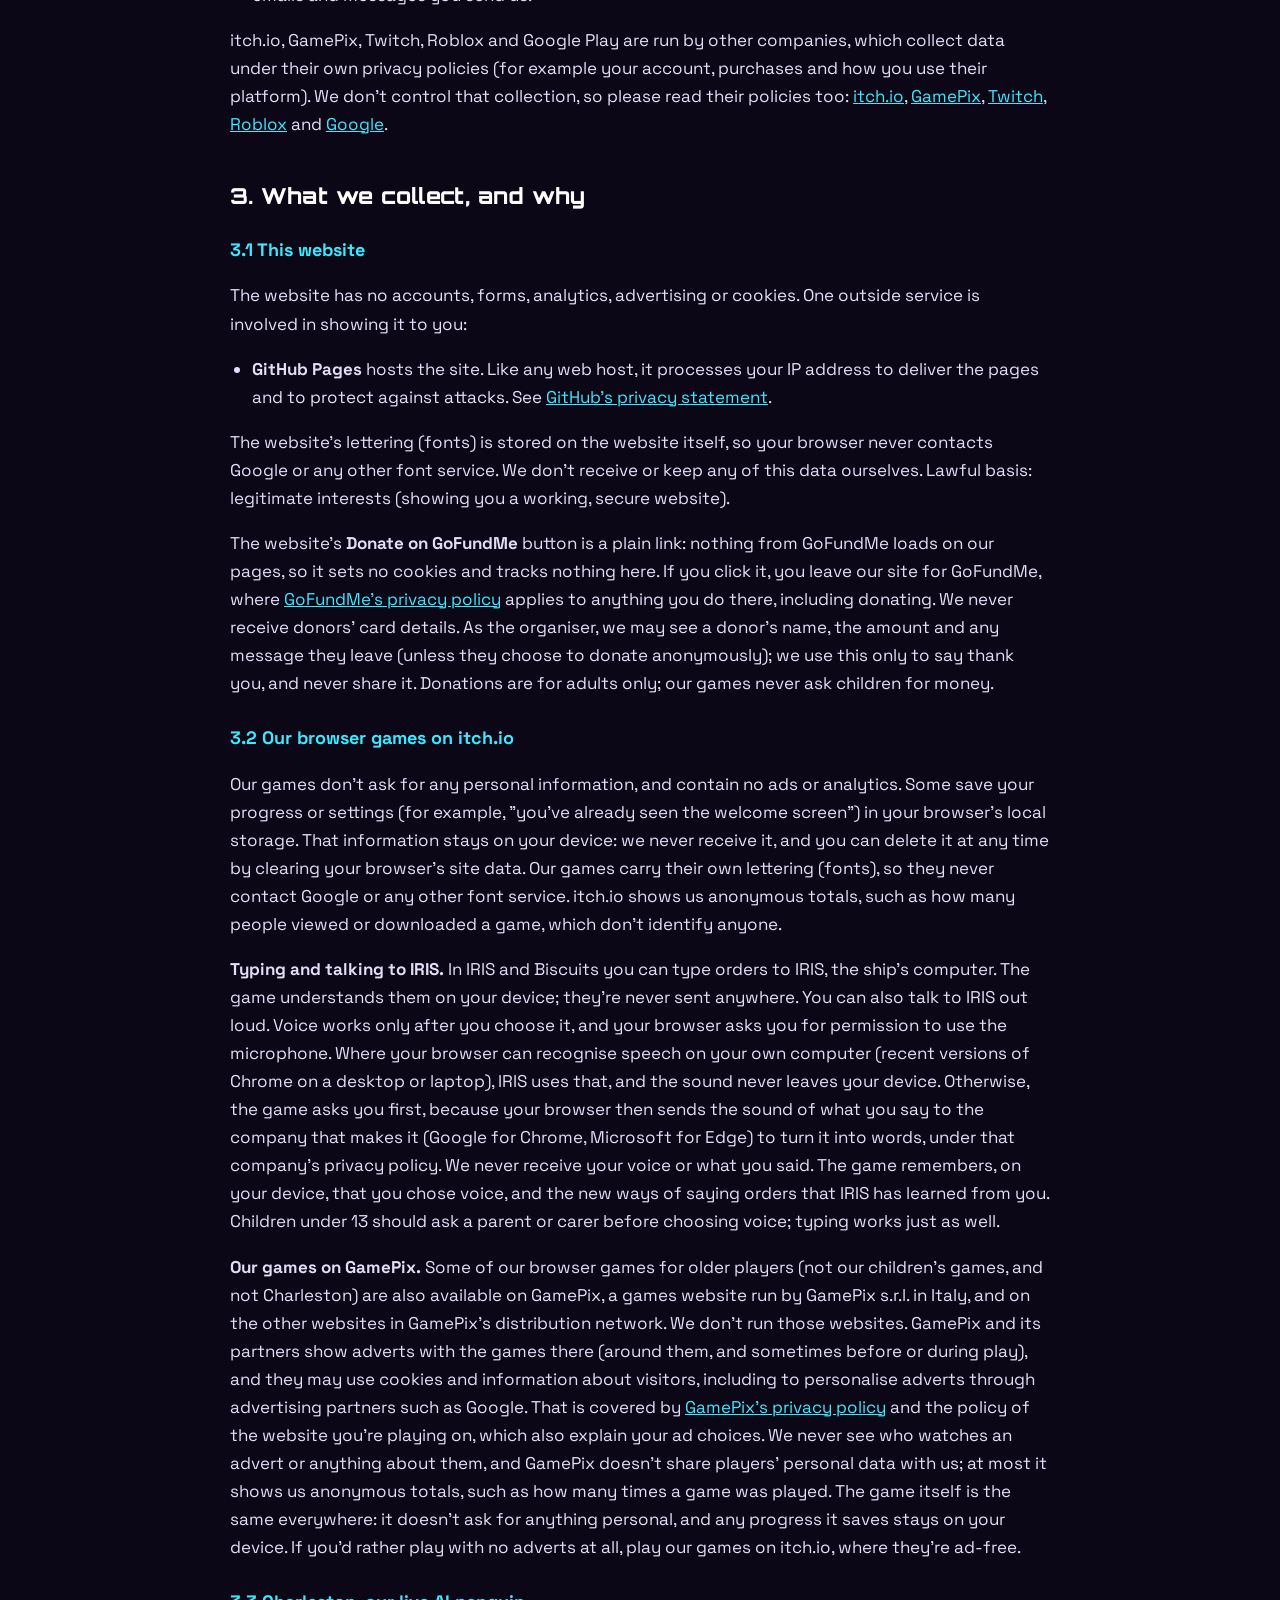
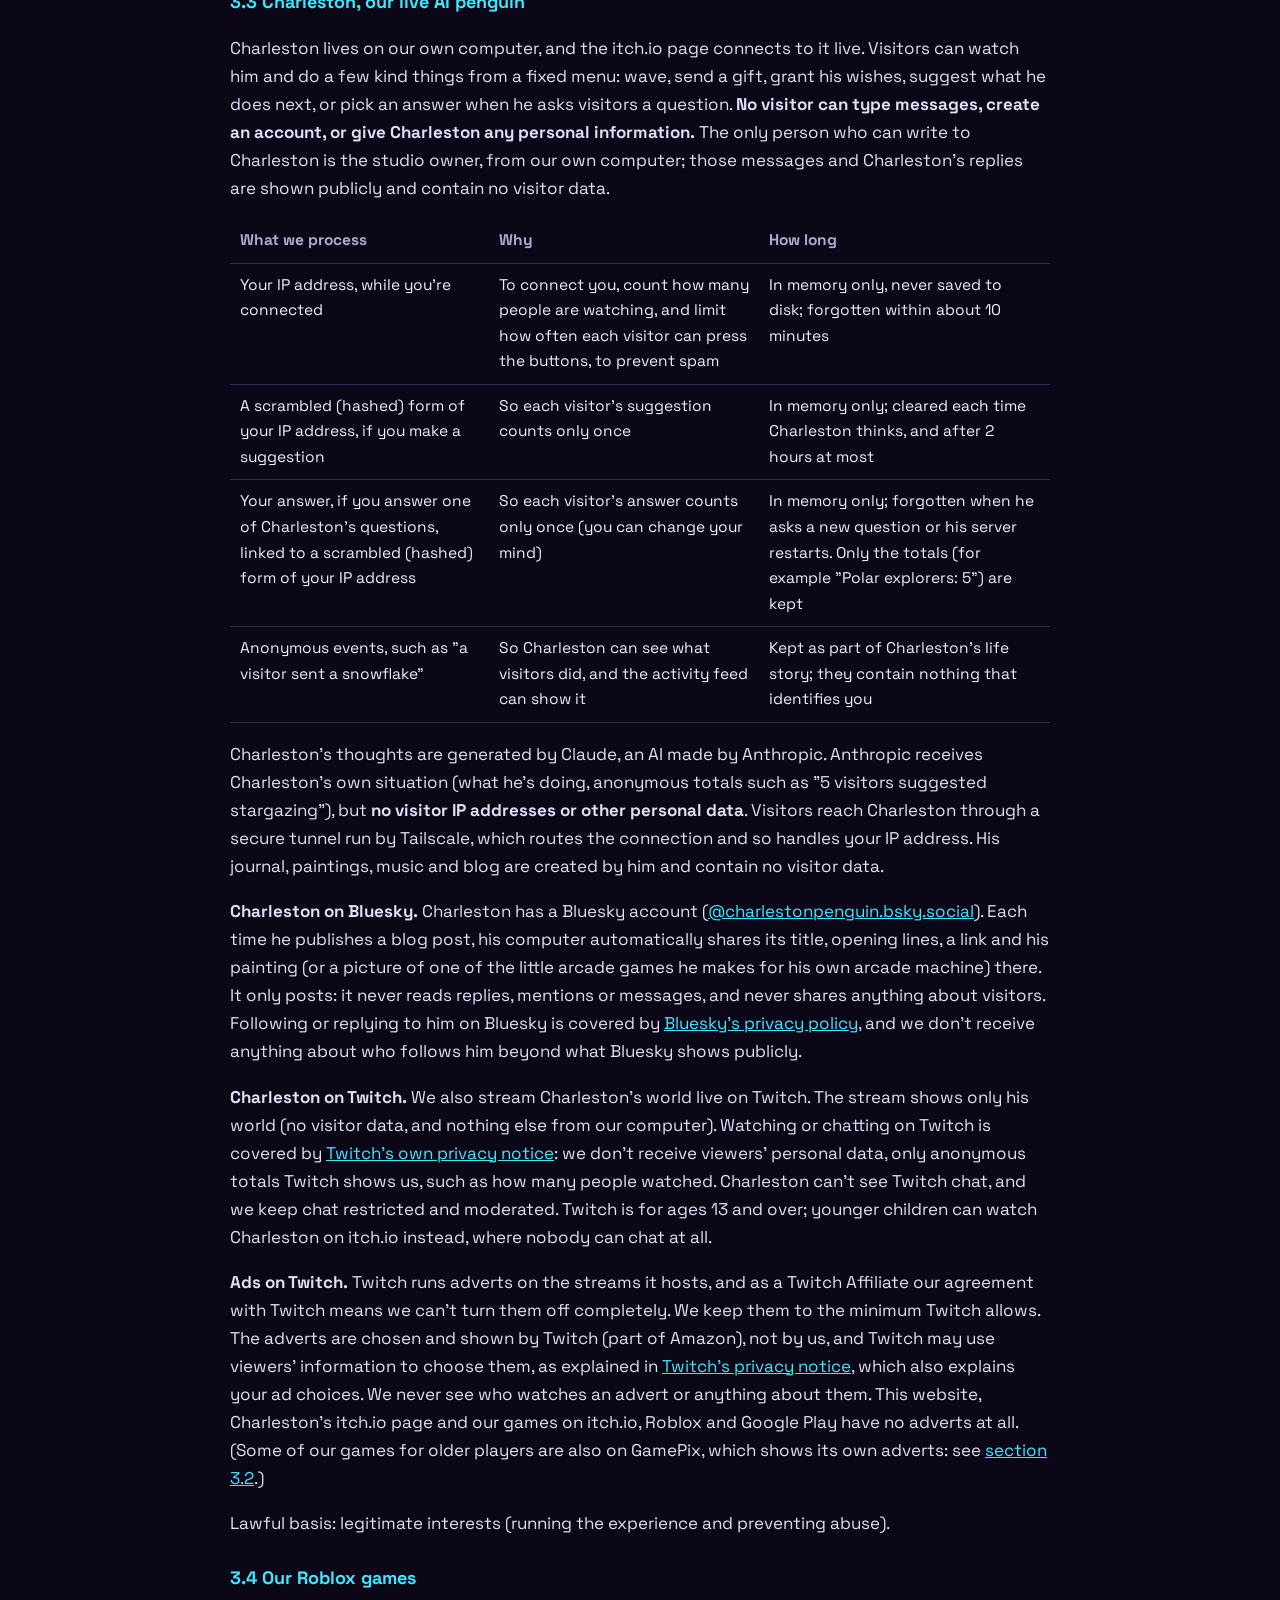
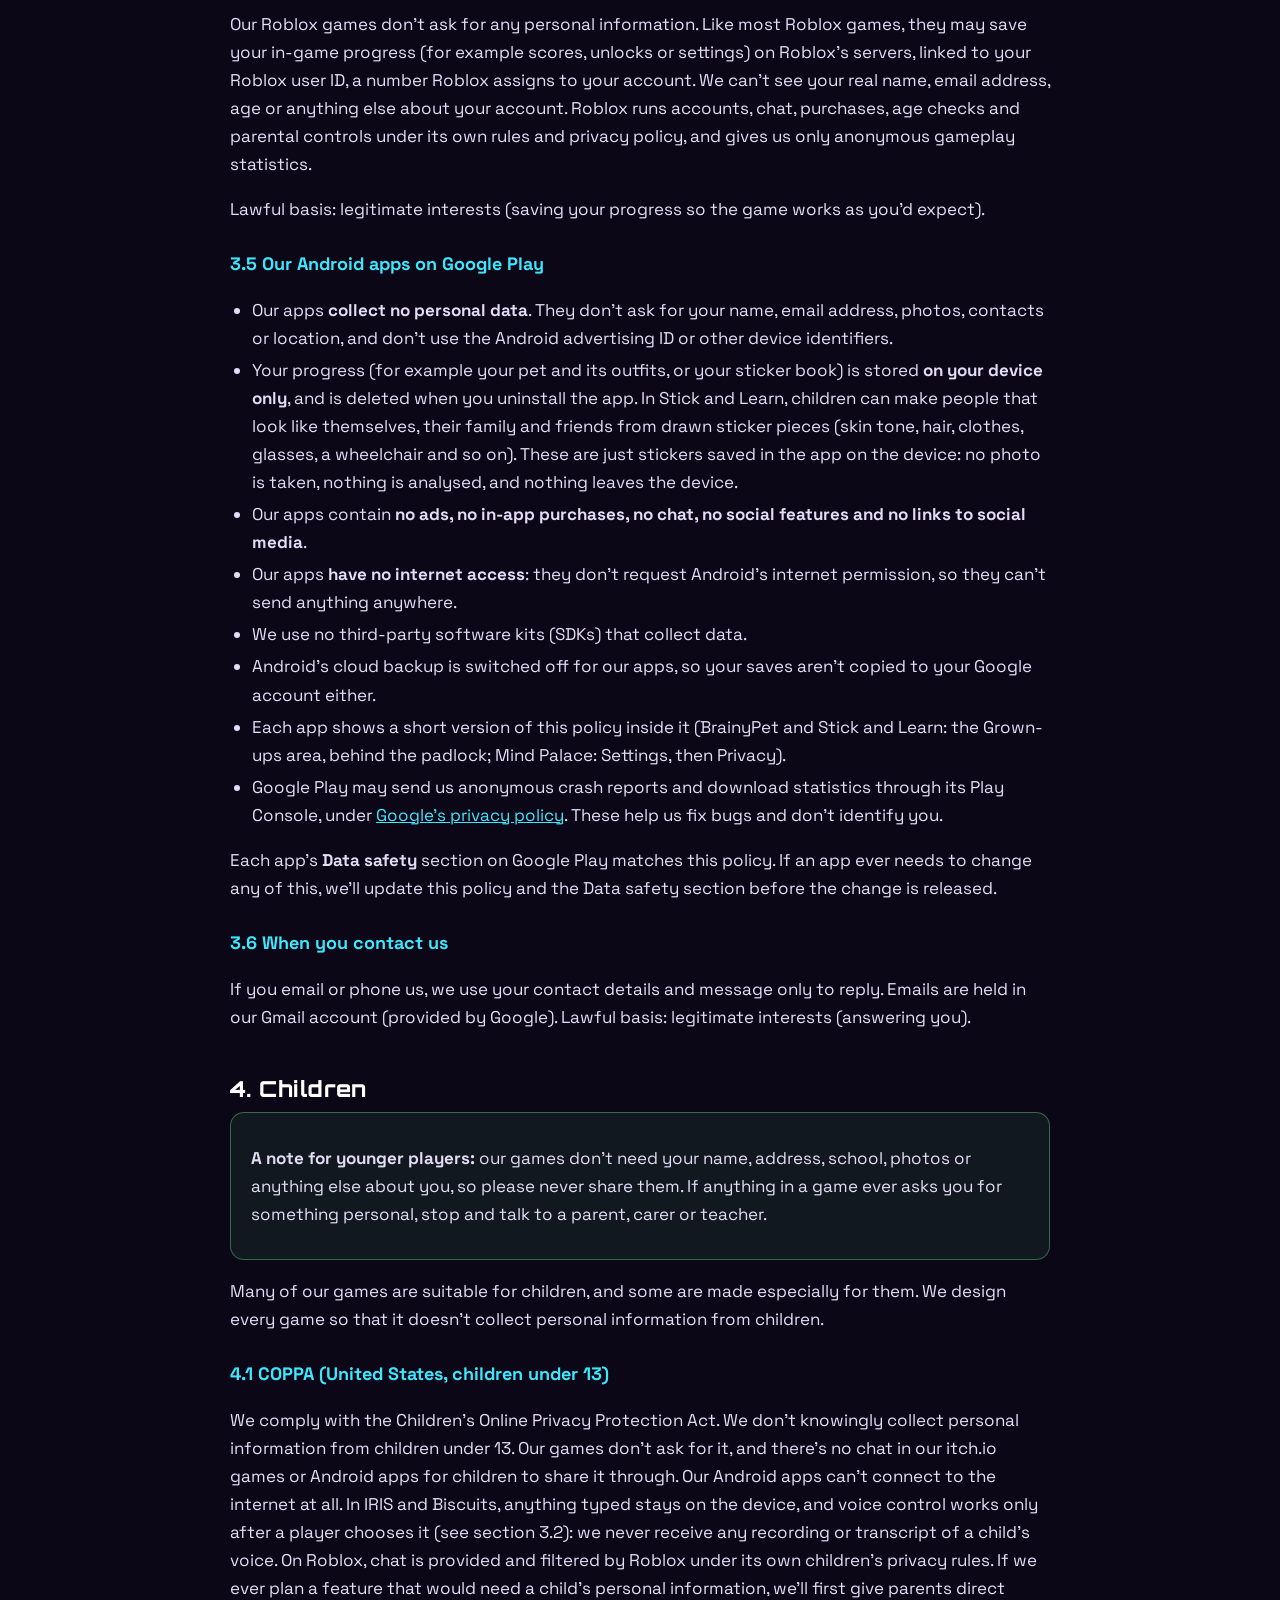
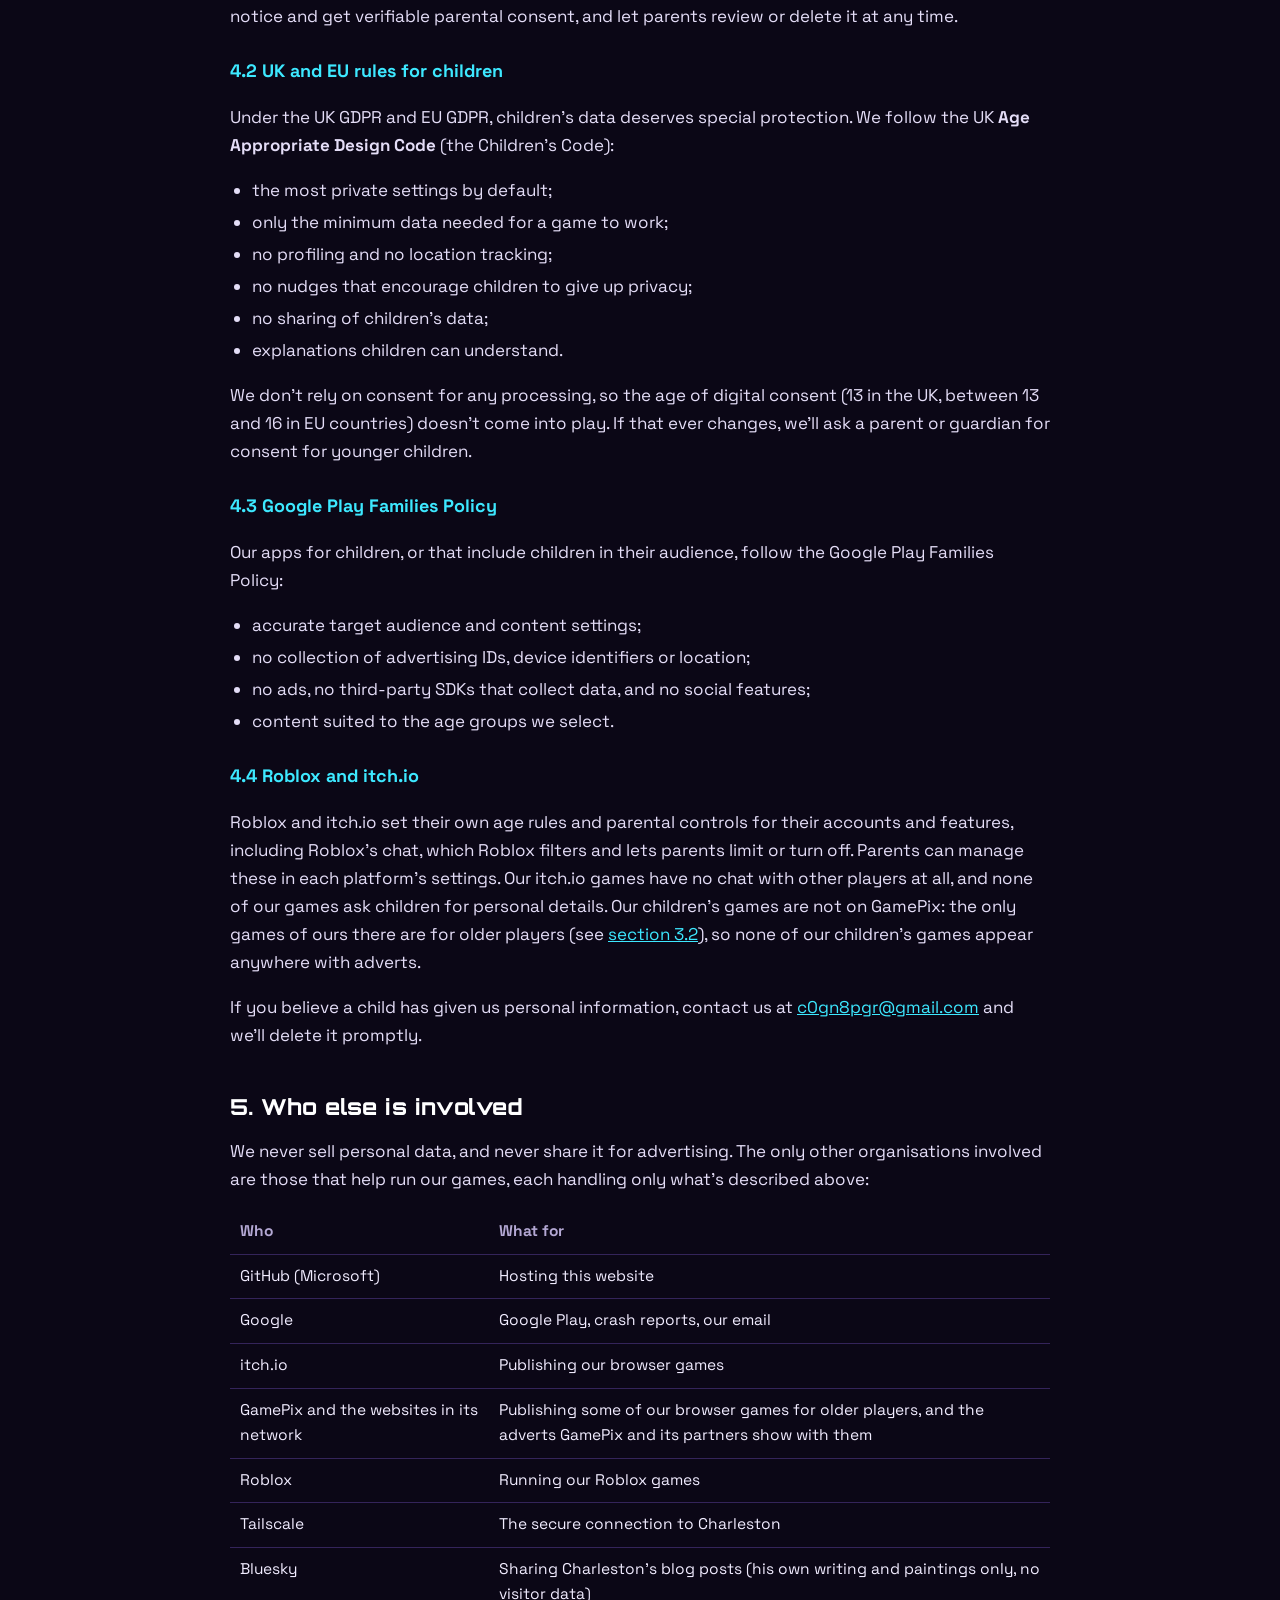
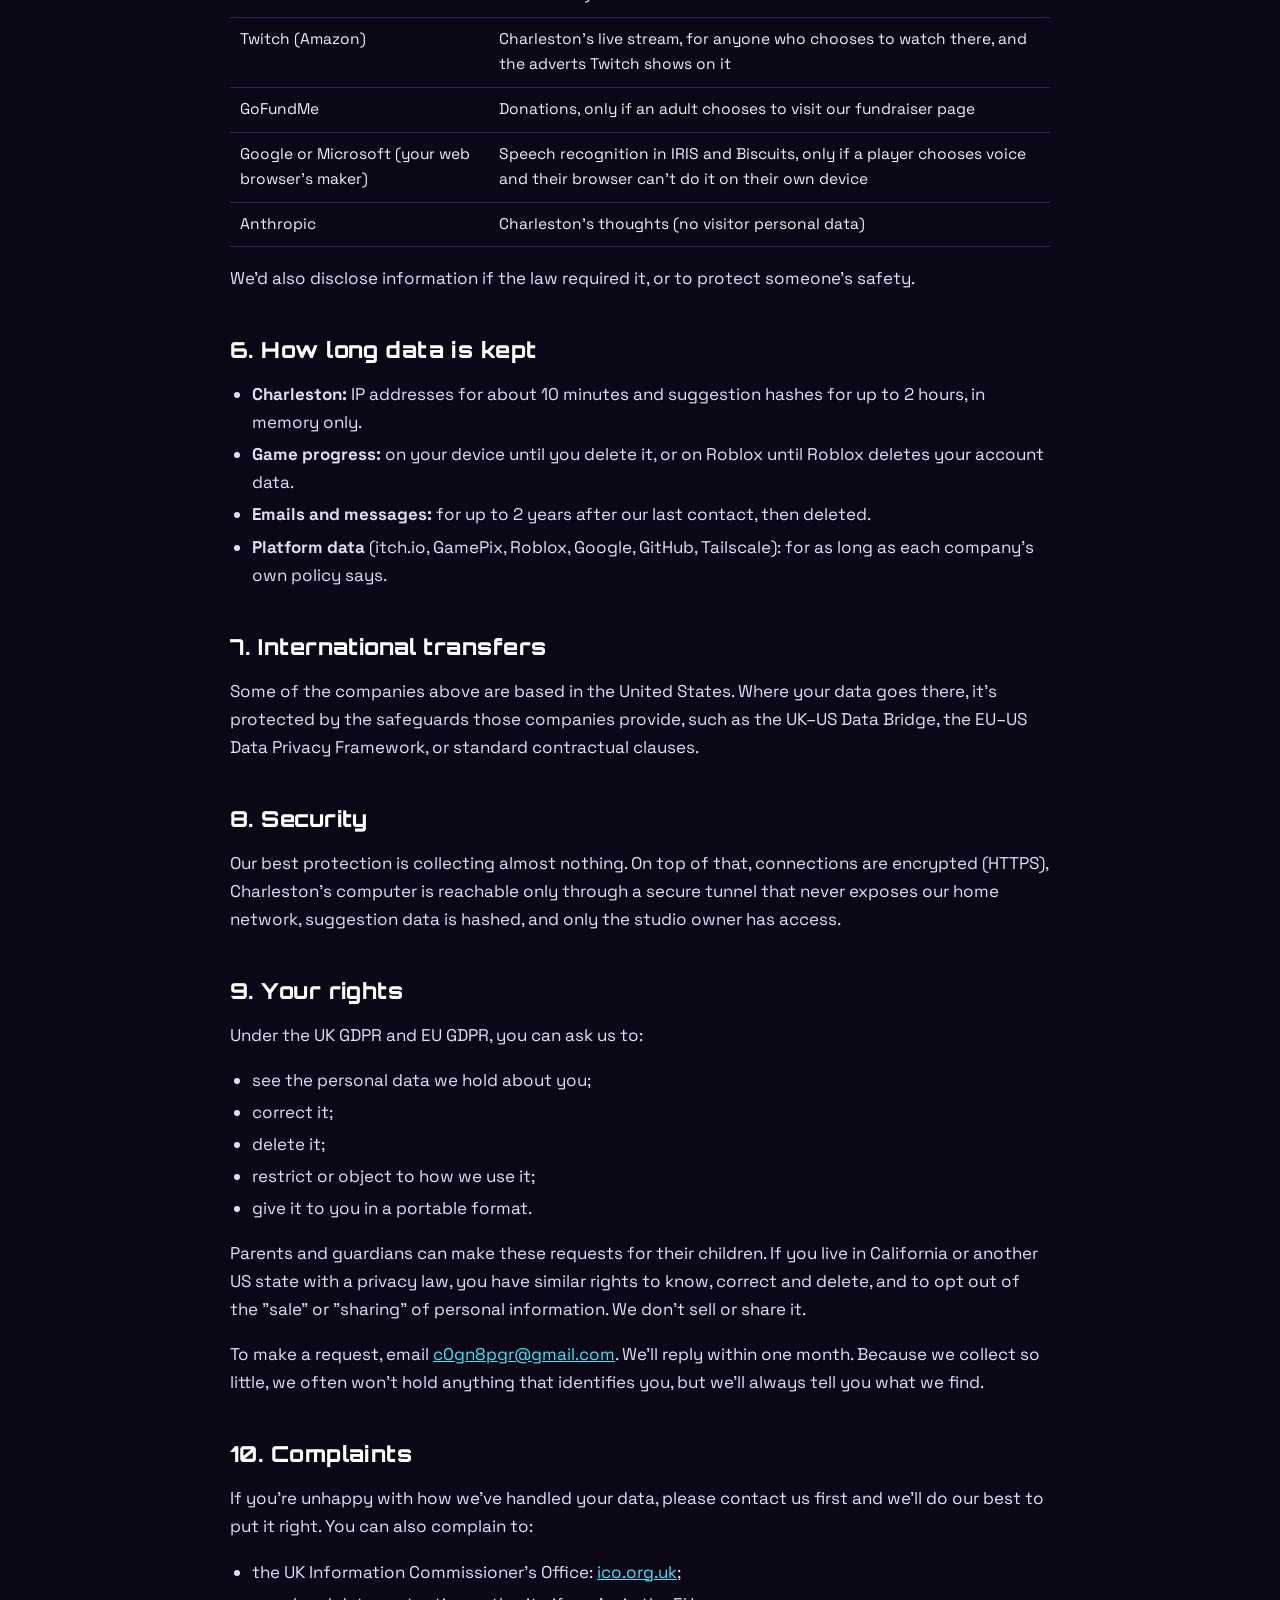
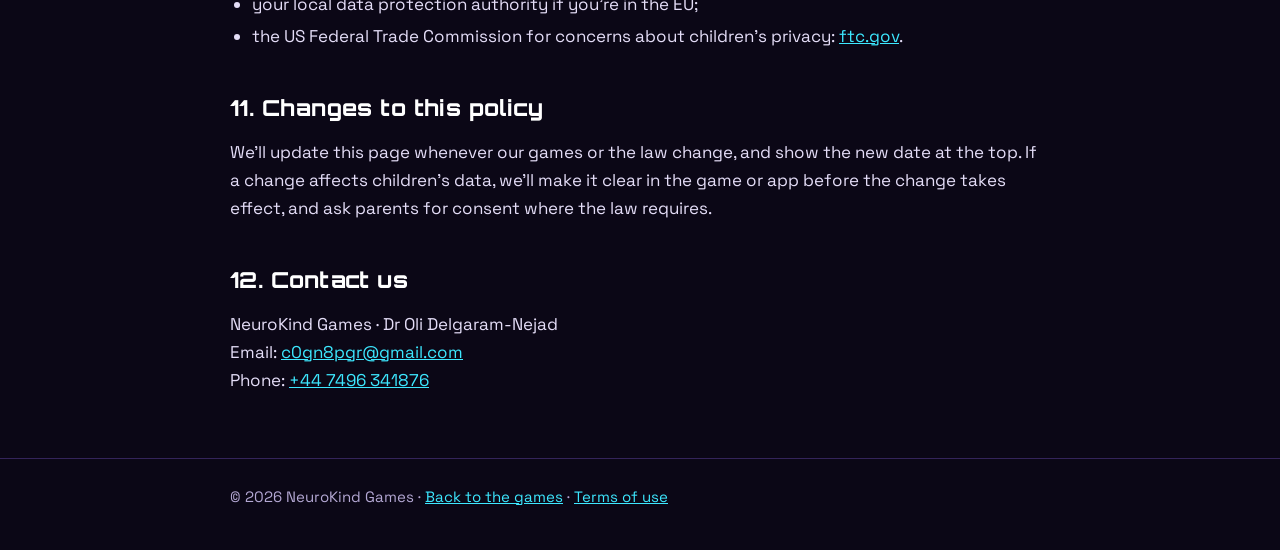
==== commit f94b5c72: "Add files via upload" ====
--- a/privacy.html
+++ b/privacy.html
@@ -51,10 +51,10 @@
   <ul>
     <li><b>No accounts, no sign-ups:</b> our games never ask for your name, email address, photos, contacts or location.</li>
     <li><b>No ads and no tracking in our games or on this website:</b> no advertising, no analytics, no advertising IDs, no tracking cookies.</li>
-    <li><b>The one exception is Twitch:</b> Twitch shows its own ads on Charleston's live stream. As a Twitch Affiliate we can't switch them off completely, but we keep them to the minimum Twitch allows. Charleston's itch.io page has no ads at all.</li>
-    <li><b>Nothing sold or shared</b> for advertising, ever.</li>
+    <li><b>Two exceptions, both run by other companies:</b> Twitch shows its own ads on Charleston's live stream (as a Twitch Affiliate we can't switch them off completely, but we keep them to the minimum Twitch allows), and some of our browser games for older players are also available on <a href="#gamepix">GamePix and the websites in its network</a>, which show their own ads with the games. None of our children's games are on GamePix. Our games on itch.io, Roblox and Google Play, Charleston's itch.io page and this website have no ads at all.</li>
+    <li><b>Nothing sold or shared</b> by us for advertising, ever.</li>
     <li><b>Safe for children:</b> in our itch.io games and Android apps, nobody can send messages to other players. Where a game lets you type an order to a character, the game reads it on your device and never sends it anywhere. On Roblox, any chat is Roblox's own filtered chat, controlled by Roblox's parental settings.</li>
-    <li><b>The platforms we publish on</b> (itch.io, Roblox and Google Play) run their own services under their own privacy policies.</li>
+    <li><b>The platforms we publish on</b> (itch.io, GamePix, Roblox and Google Play) run their own services under their own privacy policies.</li>
   </ul>
 </div>
 
@@ -86,7 +86,7 @@
   <li>our Android apps on Google Play;</li>
   <li>emails and messages you send us.</li>
 </ul>
-<p>itch.io, Twitch, Roblox and Google Play are run by other companies, which collect data under their own privacy policies (for example your account, purchases and how you use their platform). We don't control that collection, so please read their policies too: <a href="https://itch.io/docs/legal/privacy-policy" rel="noopener">itch.io</a>, <a href="https://www.twitch.tv/p/legal/privacy-notice/" rel="noopener">Twitch</a>, <a href="https://en.help.roblox.com/hc/en-us/articles/115004630823" rel="noopener">Roblox</a> and <a href="https://policies.google.com/privacy" rel="noopener">Google</a>.</p>
+<p>itch.io, GamePix, Twitch, Roblox and Google Play are run by other companies, which collect data under their own privacy policies (for example your account, purchases and how you use their platform). We don't control that collection, so please read their policies too: <a href="https://itch.io/docs/legal/privacy-policy" rel="noopener">itch.io</a>, <a href="https://www.gamepix.com/privacy-policy" rel="noopener">GamePix</a>, <a href="https://www.twitch.tv/p/legal/privacy-notice/" rel="noopener">Twitch</a>, <a href="https://en.help.roblox.com/hc/en-us/articles/115004630823" rel="noopener">Roblox</a> and <a href="https://policies.google.com/privacy" rel="noopener">Google</a>.</p>
 
 <h2 id="collect">3. What we collect, and why</h2>
 
@@ -101,6 +101,8 @@
 <h3>3.2 Our browser games on itch.io</h3>
 <p>Our games don't ask for any personal information, and contain no ads or analytics. Some save your progress or settings (for example, "you've already seen the welcome screen") in your browser's local storage. That information stays on your device: we never receive it, and you can delete it at any time by clearing your browser's site data. Our games carry their own lettering (fonts), so they never contact Google or any other font service. itch.io shows us anonymous totals, such as how many people viewed or downloaded a game, which don't identify anyone.</p>
 <p><strong>Typing and talking to IRIS.</strong> In IRIS and Biscuits you can type orders to IRIS, the ship's computer. The game understands them on your device; they're never sent anywhere. You can also talk to IRIS out loud. Voice works only after you choose it, and your browser asks you for permission to use the microphone. Where your browser can recognise speech on your own computer (recent versions of Chrome on a desktop or laptop), IRIS uses that, and the sound never leaves your device. Otherwise, the game asks you first, because your browser then sends the sound of what you say to the company that makes it (Google for Chrome, Microsoft for Edge) to turn it into words, under that company's privacy policy. We never receive your voice or what you said. The game remembers, on your device, that you chose voice, and the new ways of saying orders that IRIS has learned from you. Children under 13 should ask a parent or carer before choosing voice; typing works just as well.</p>
+
+<p id="gamepix" style="scroll-margin-top: 90px"><strong>Our games on GamePix.</strong> Some of our browser games for older players (not our children's games, and not Charleston) are also available on GamePix, a games website run by GamePix s.r.l. in Italy, and on the other websites in GamePix's distribution network. We don't run those websites. GamePix and its partners show adverts with the games there (around them, and sometimes before or during play), and they may use cookies and information about visitors, including to personalise adverts through advertising partners such as Google. That is covered by <a href="https://www.gamepix.com/privacy-policy" rel="noopener">GamePix's privacy policy</a> and the policy of the website you're playing on, which also explain your ad choices. We never see who watches an advert or anything about them, and GamePix doesn't share players' personal data with us; at most it shows us anonymous totals, such as how many times a game was played. The game itself is the same everywhere: it doesn't ask for anything personal, and any progress it saves stays on your device. If you'd rather play with no adverts at all, play our games on itch.io, where they're ad-free.</p>
 
 <h3>3.3 Charleston, our live AI penguin</h3>
 <p>Charleston lives on our own computer, and the itch.io page connects to it live. Visitors can watch him and do a few kind things from a fixed menu: wave, send a gift, grant his wishes, suggest what he does next, or pick an answer when he asks visitors a question. <strong>No visitor can type messages, create an account, or give Charleston any personal information.</strong> The only person who can write to Charleston is the studio owner, from our own computer; those messages and Charleston's replies are shown publicly and contain no visitor data.</p>
@@ -114,7 +116,7 @@
 <p>Charleston's thoughts are generated by Claude, an AI made by Anthropic. Anthropic receives Charleston's own situation (what he's doing, anonymous totals such as "5 visitors suggested stargazing"), but <strong>no visitor IP addresses or other personal data</strong>. Visitors reach Charleston through a secure tunnel run by Tailscale, which routes the connection and so handles your IP address. His journal, paintings, music and blog are created by him and contain no visitor data.</p>
 <p><strong>Charleston on Bluesky.</strong> Charleston has a Bluesky account (<a href="https://bsky.app/profile/charlestonpenguin.bsky.social" rel="noopener">@charlestonpenguin.bsky.social</a>). Each time he publishes a blog post, his computer automatically shares its title, opening lines, a link and his painting (or a picture of one of the little arcade games he makes for his own arcade machine) there. It only posts: it never reads replies, mentions or messages, and never shares anything about visitors. Following or replying to him on Bluesky is covered by <a href="https://bsky.social/about/support/privacy-policy" rel="noopener">Bluesky's privacy policy</a>, and we don't receive anything about who follows him beyond what Bluesky shows publicly.</p>
 <p><strong>Charleston on Twitch.</strong> We also stream Charleston's world live on Twitch. The stream shows only his world (no visitor data, and nothing else from our computer). Watching or chatting on Twitch is covered by <a href="https://www.twitch.tv/p/legal/privacy-notice/" rel="noopener">Twitch's own privacy notice</a>: we don't receive viewers' personal data, only anonymous totals Twitch shows us, such as how many people watched. Charleston can't see Twitch chat, and we keep chat restricted and moderated. Twitch is for ages 13 and over; younger children can watch Charleston on itch.io instead, where nobody can chat at all.</p>
-<p><strong>Ads on Twitch.</strong> Twitch runs adverts on the streams it hosts, and as a Twitch Affiliate our agreement with Twitch means we can't turn them off completely. We keep them to the minimum Twitch allows. The adverts are chosen and shown by Twitch (part of Amazon), not by us, and Twitch may use viewers' information to choose them, as explained in <a href="https://www.twitch.tv/p/legal/privacy-notice/" rel="noopener">Twitch's privacy notice</a>, which also explains your ad choices. We never see who watches an advert or anything about them. Our games, this website and Charleston's itch.io page have no adverts at all.</p>
+<p><strong>Ads on Twitch.</strong> Twitch runs adverts on the streams it hosts, and as a Twitch Affiliate our agreement with Twitch means we can't turn them off completely. We keep them to the minimum Twitch allows. The adverts are chosen and shown by Twitch (part of Amazon), not by us, and Twitch may use viewers' information to choose them, as explained in <a href="https://www.twitch.tv/p/legal/privacy-notice/" rel="noopener">Twitch's privacy notice</a>, which also explains your ad choices. We never see who watches an advert or anything about them. This website, Charleston's itch.io page and our games on itch.io, Roblox and Google Play have no adverts at all. (Some of our games for older players are also on GamePix, which shows its own adverts: see <a href="#gamepix">section 3.2</a>.)</p>
 <p>Lawful basis: legitimate interests (running the experience and preventing abuse).</p>
 
 <h3>3.4 Our Roblox games</h3>
@@ -168,7 +170,7 @@
 </ul>
 
 <h3>4.4 Roblox and itch.io</h3>
-<p>Roblox and itch.io set their own age rules and parental controls for their accounts and features, including Roblox's chat, which Roblox filters and lets parents limit or turn off. Parents can manage these in each platform's settings. Our itch.io games have no chat with other players at all, and none of our games ask children for personal details.</p>
+<p>Roblox and itch.io set their own age rules and parental controls for their accounts and features, including Roblox's chat, which Roblox filters and lets parents limit or turn off. Parents can manage these in each platform's settings. Our itch.io games have no chat with other players at all, and none of our games ask children for personal details. Our children's games are not on GamePix: the only games of ours there are for older players (see <a href="#gamepix">section 3.2</a>), so none of our children's games appear anywhere with adverts.</p>
 
 <p>If you believe a child has given us personal information, contact us at <a href="mailto:c0gn8pgr@gmail.com">c0gn8pgr@gmail.com</a> and we'll delete it promptly.</p>
 
@@ -179,6 +181,7 @@
   <tr><td>GitHub (Microsoft)</td><td>Hosting this website</td></tr>
   <tr><td>Google</td><td>Google Play, crash reports, our email</td></tr>
   <tr><td>itch.io</td><td>Publishing our browser games</td></tr>
+  <tr><td>GamePix and the websites in its network</td><td>Publishing some of our browser games for older players, and the adverts GamePix and its partners show with them</td></tr>
   <tr><td>Roblox</td><td>Running our Roblox games</td></tr>
   <tr><td>Tailscale</td><td>The secure connection to Charleston</td></tr>
   <tr><td>Bluesky</td><td>Sharing Charleston's blog posts (his own writing and paintings only, no visitor data)</td></tr>
@@ -194,7 +197,7 @@
   <li><strong>Charleston:</strong> IP addresses for about 10 minutes and suggestion hashes for up to 2 hours, in memory only.</li>
   <li><strong>Game progress:</strong> on your device until you delete it, or on Roblox until Roblox deletes your account data.</li>
   <li><strong>Emails and messages:</strong> for up to 2 years after our last contact, then deleted.</li>
-  <li><strong>Platform data</strong> (itch.io, Roblox, Google, GitHub, Tailscale): for as long as each company's own policy says.</li>
+  <li><strong>Platform data</strong> (itch.io, GamePix, Roblox, Google, GitHub, Tailscale): for as long as each company's own policy says.</li>
 </ul>
 
 <h2 id="transfers">7. International transfers</h2>
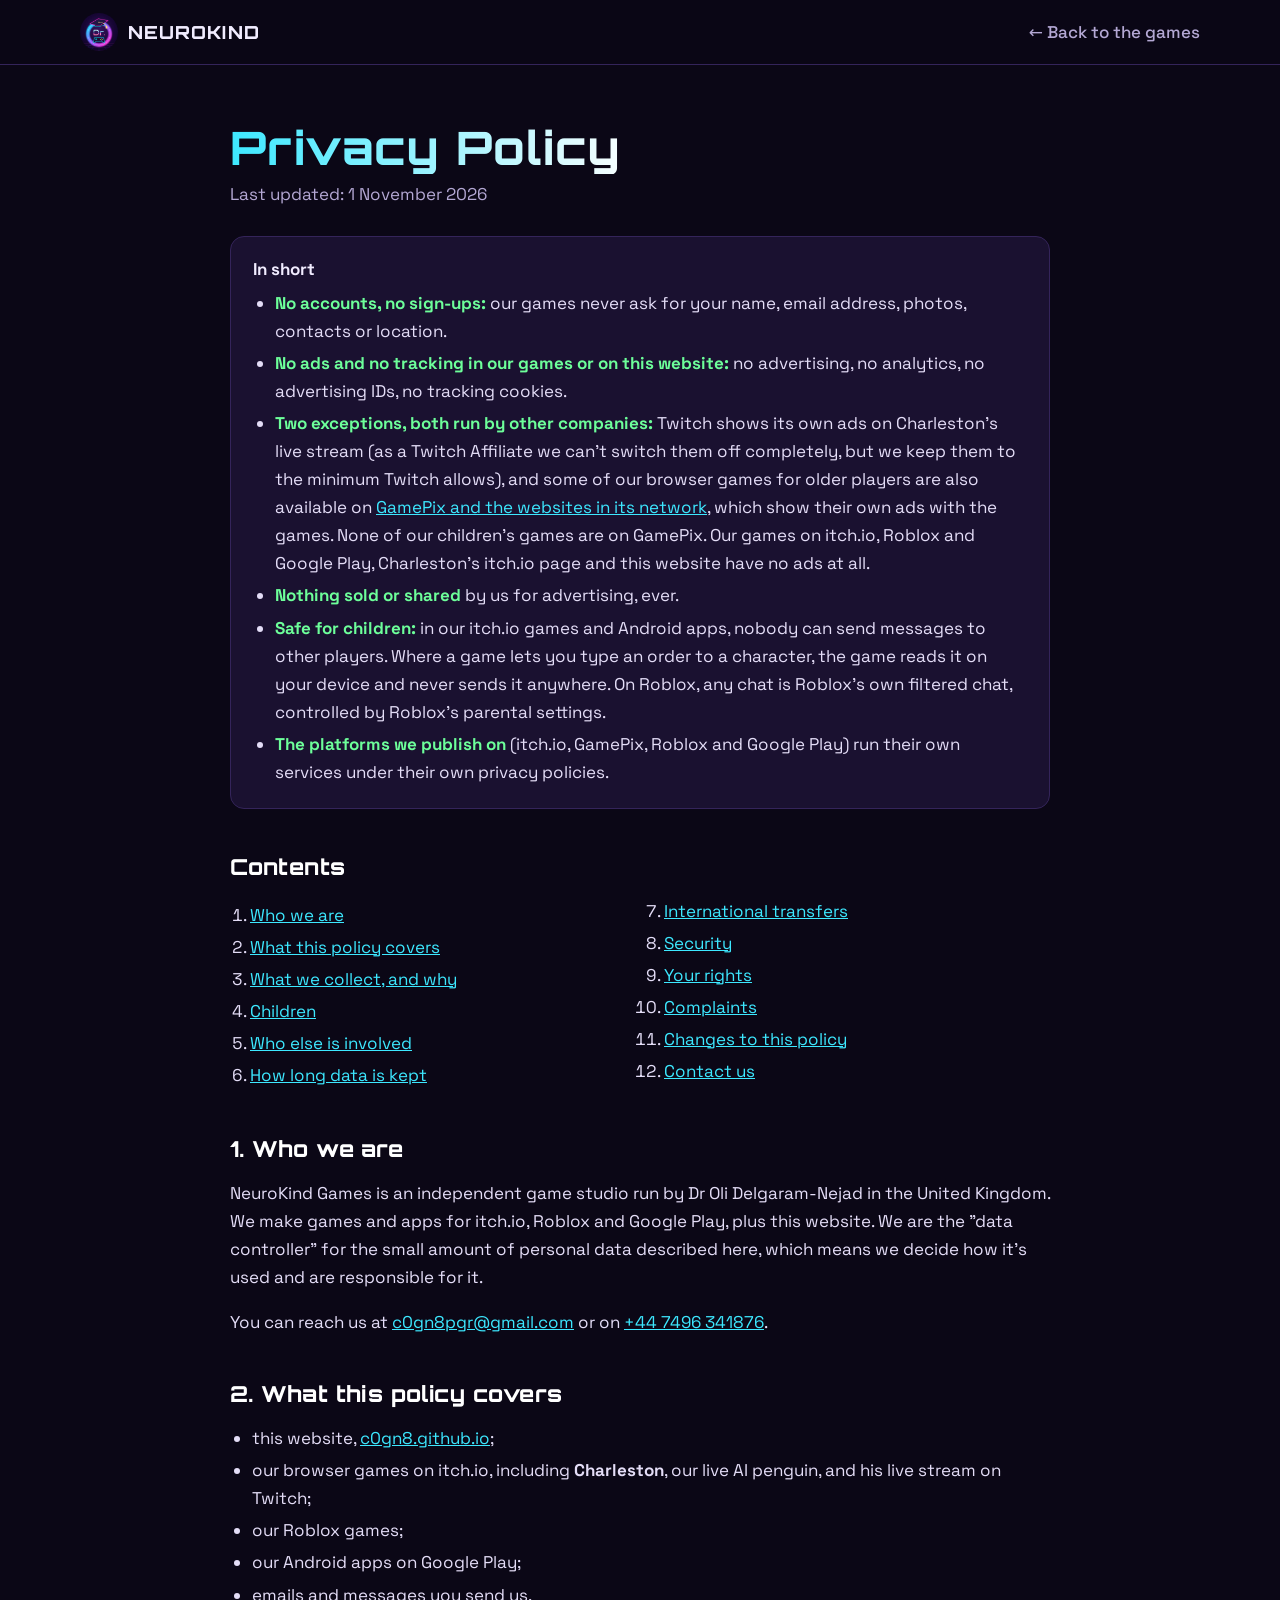
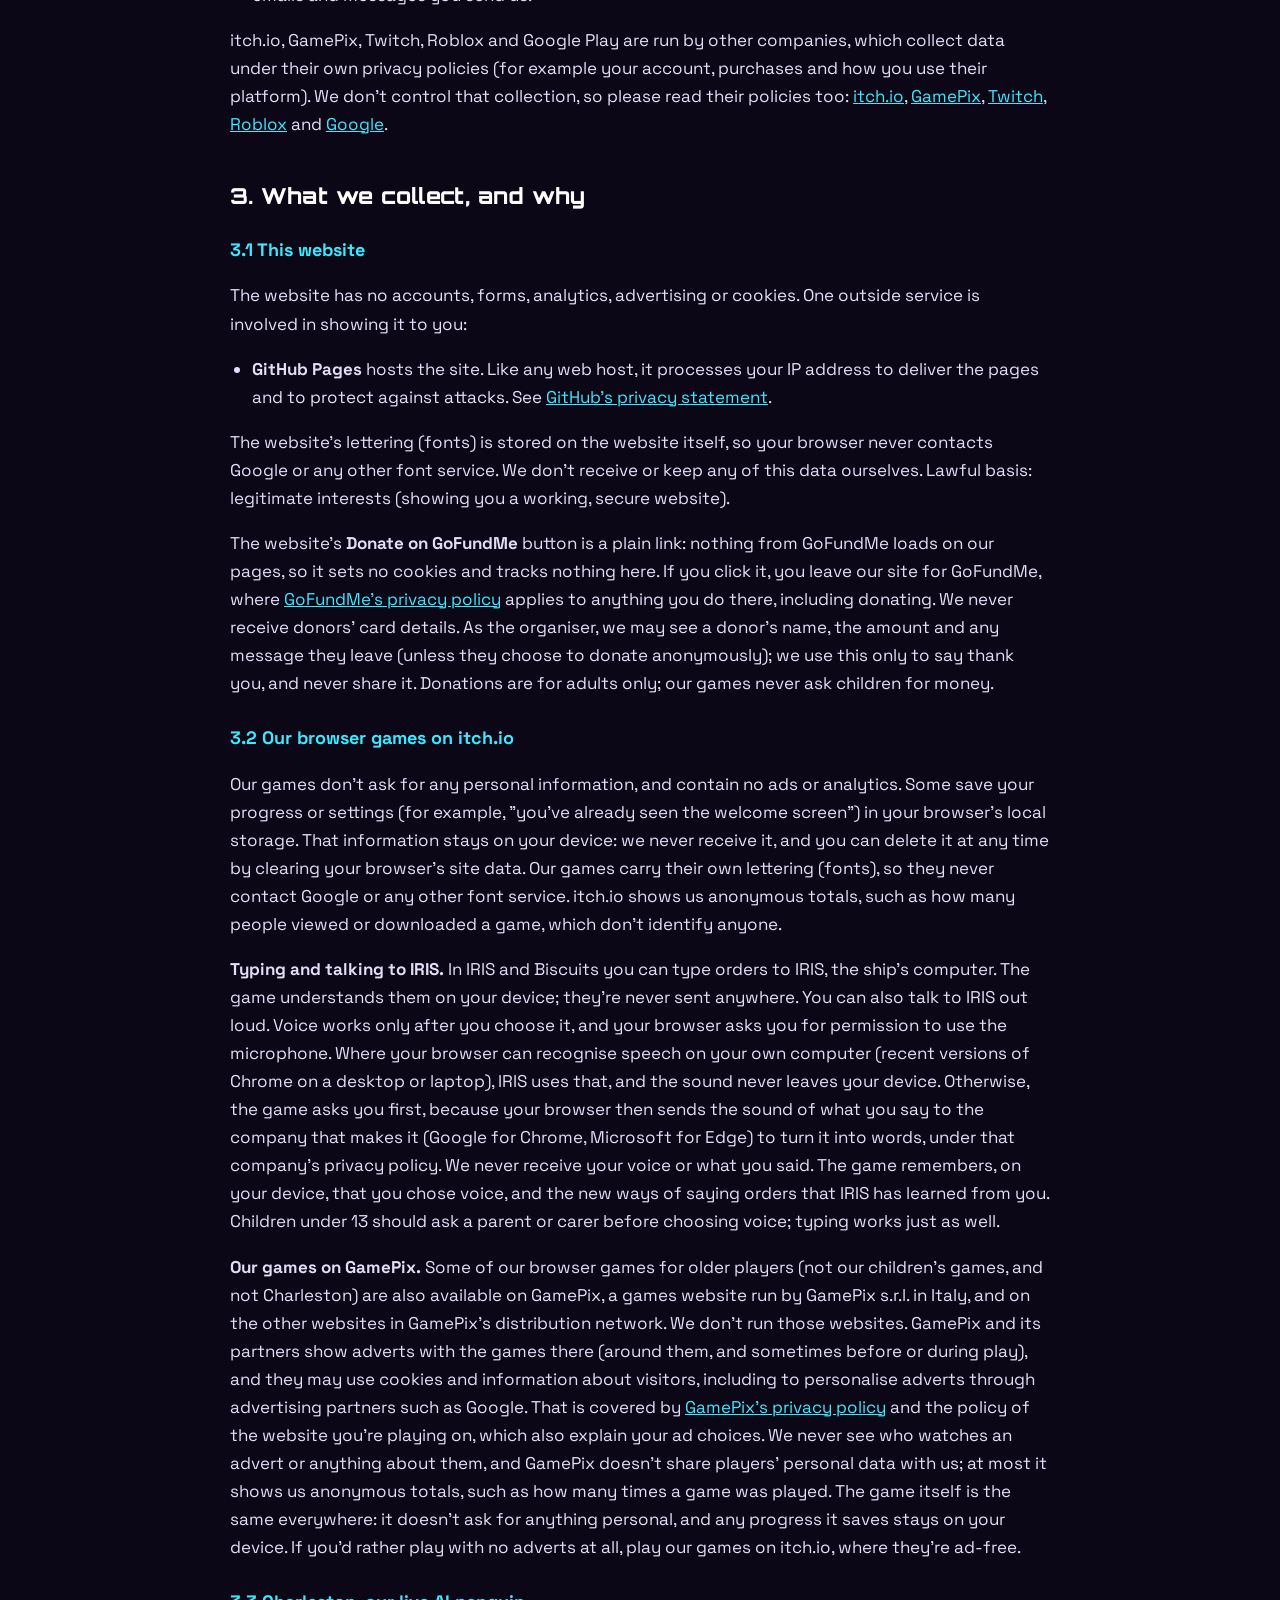
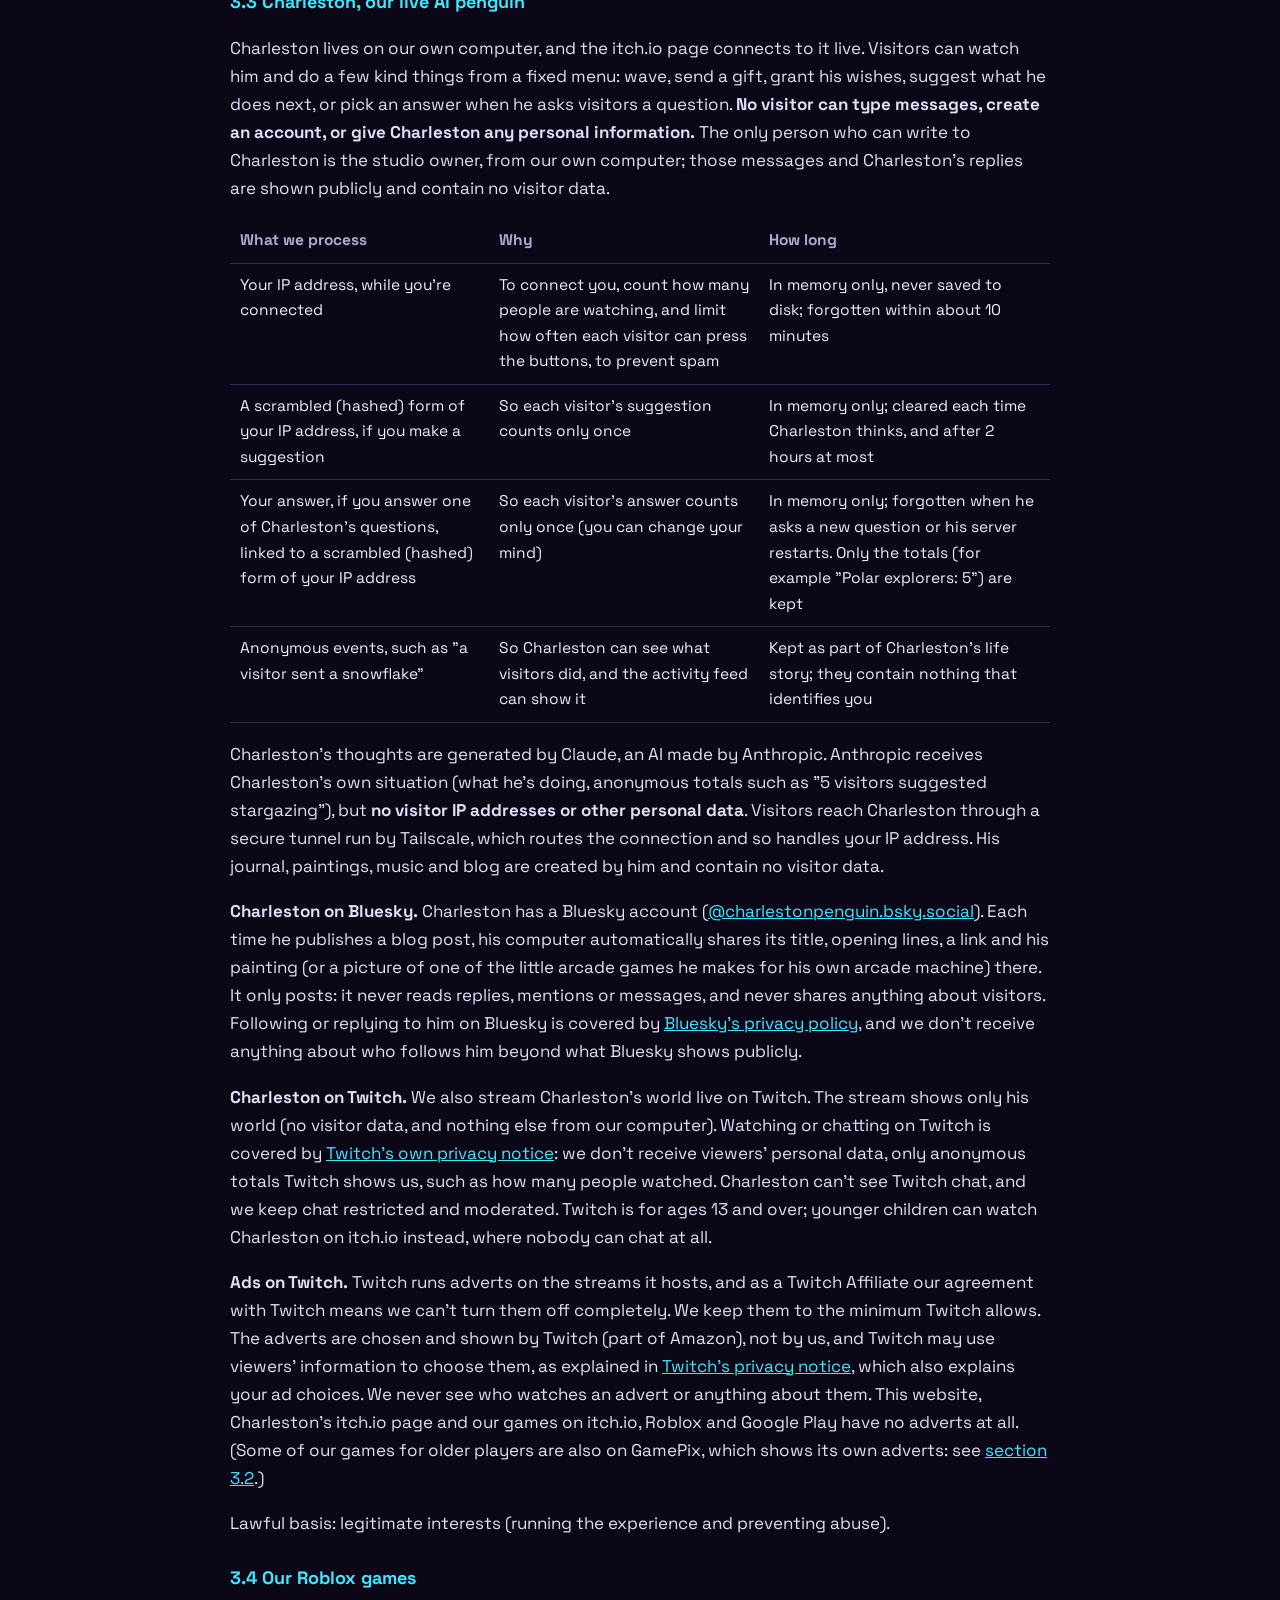
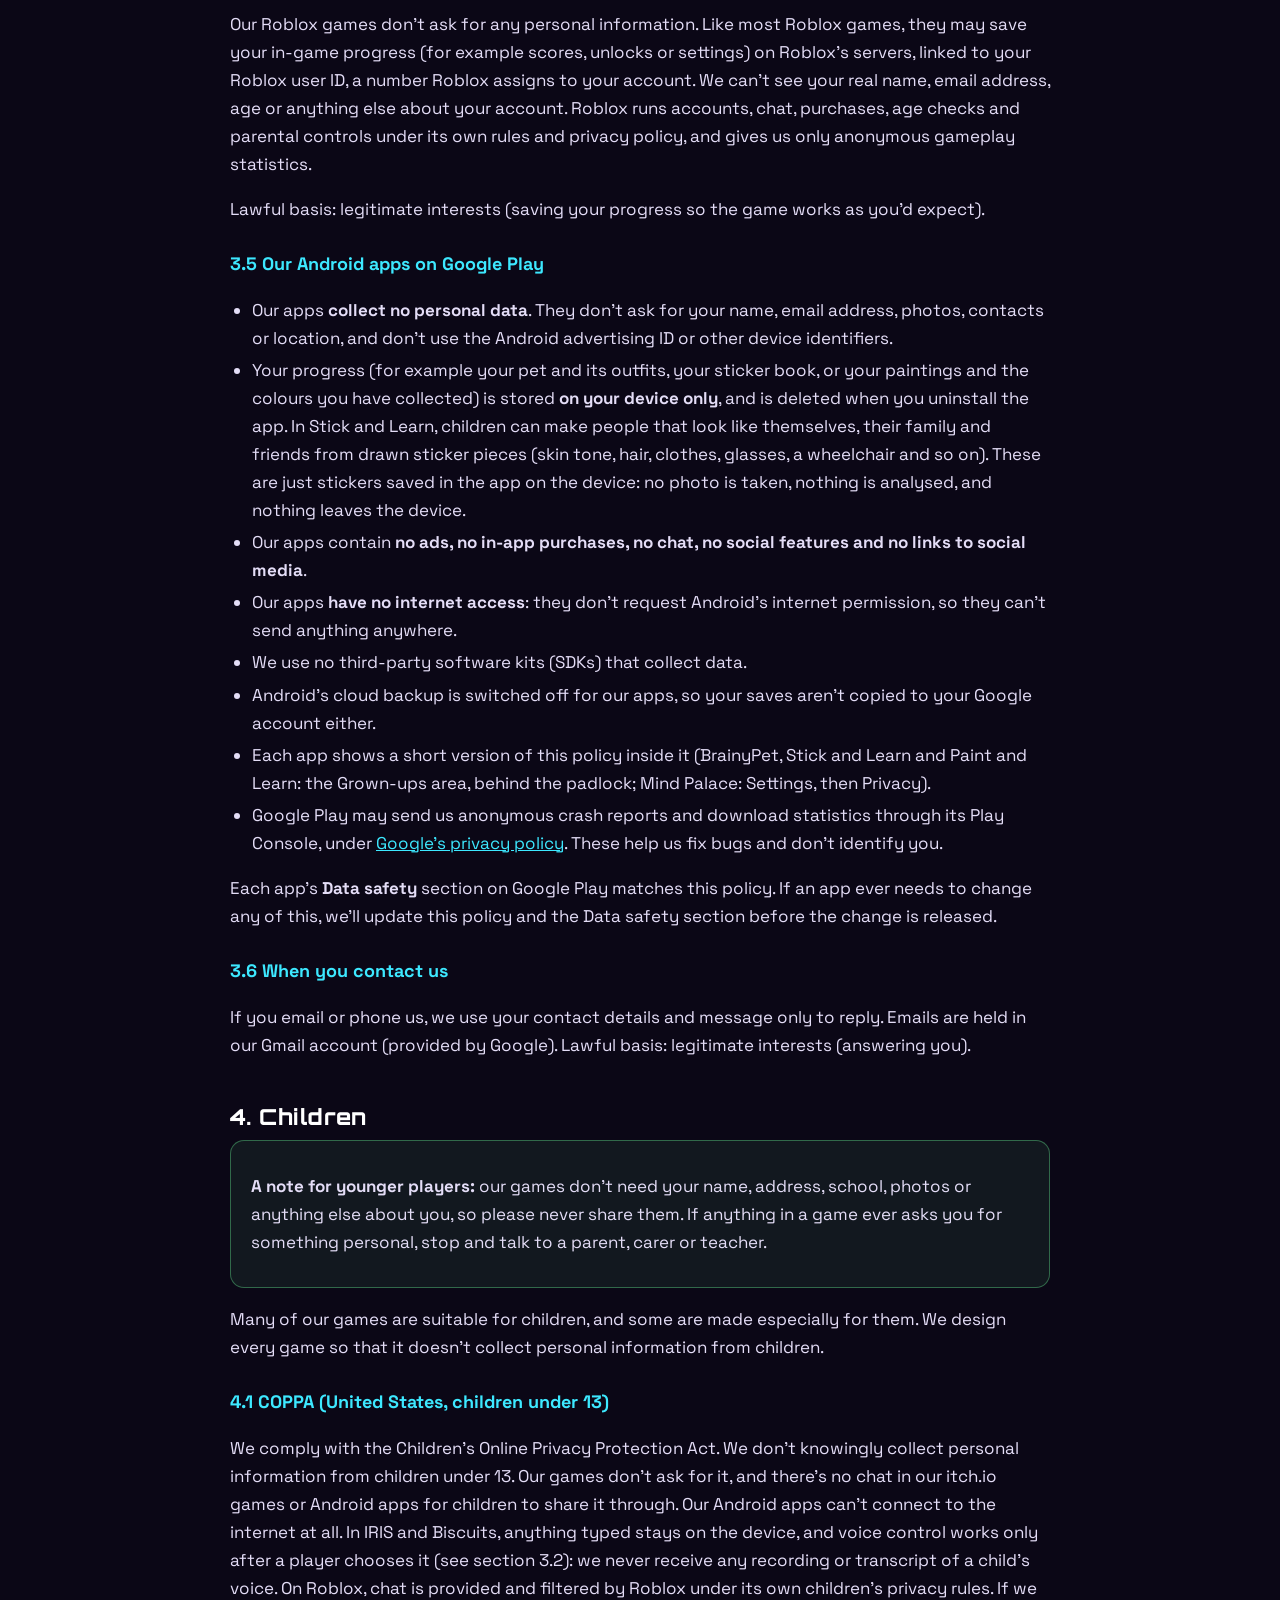
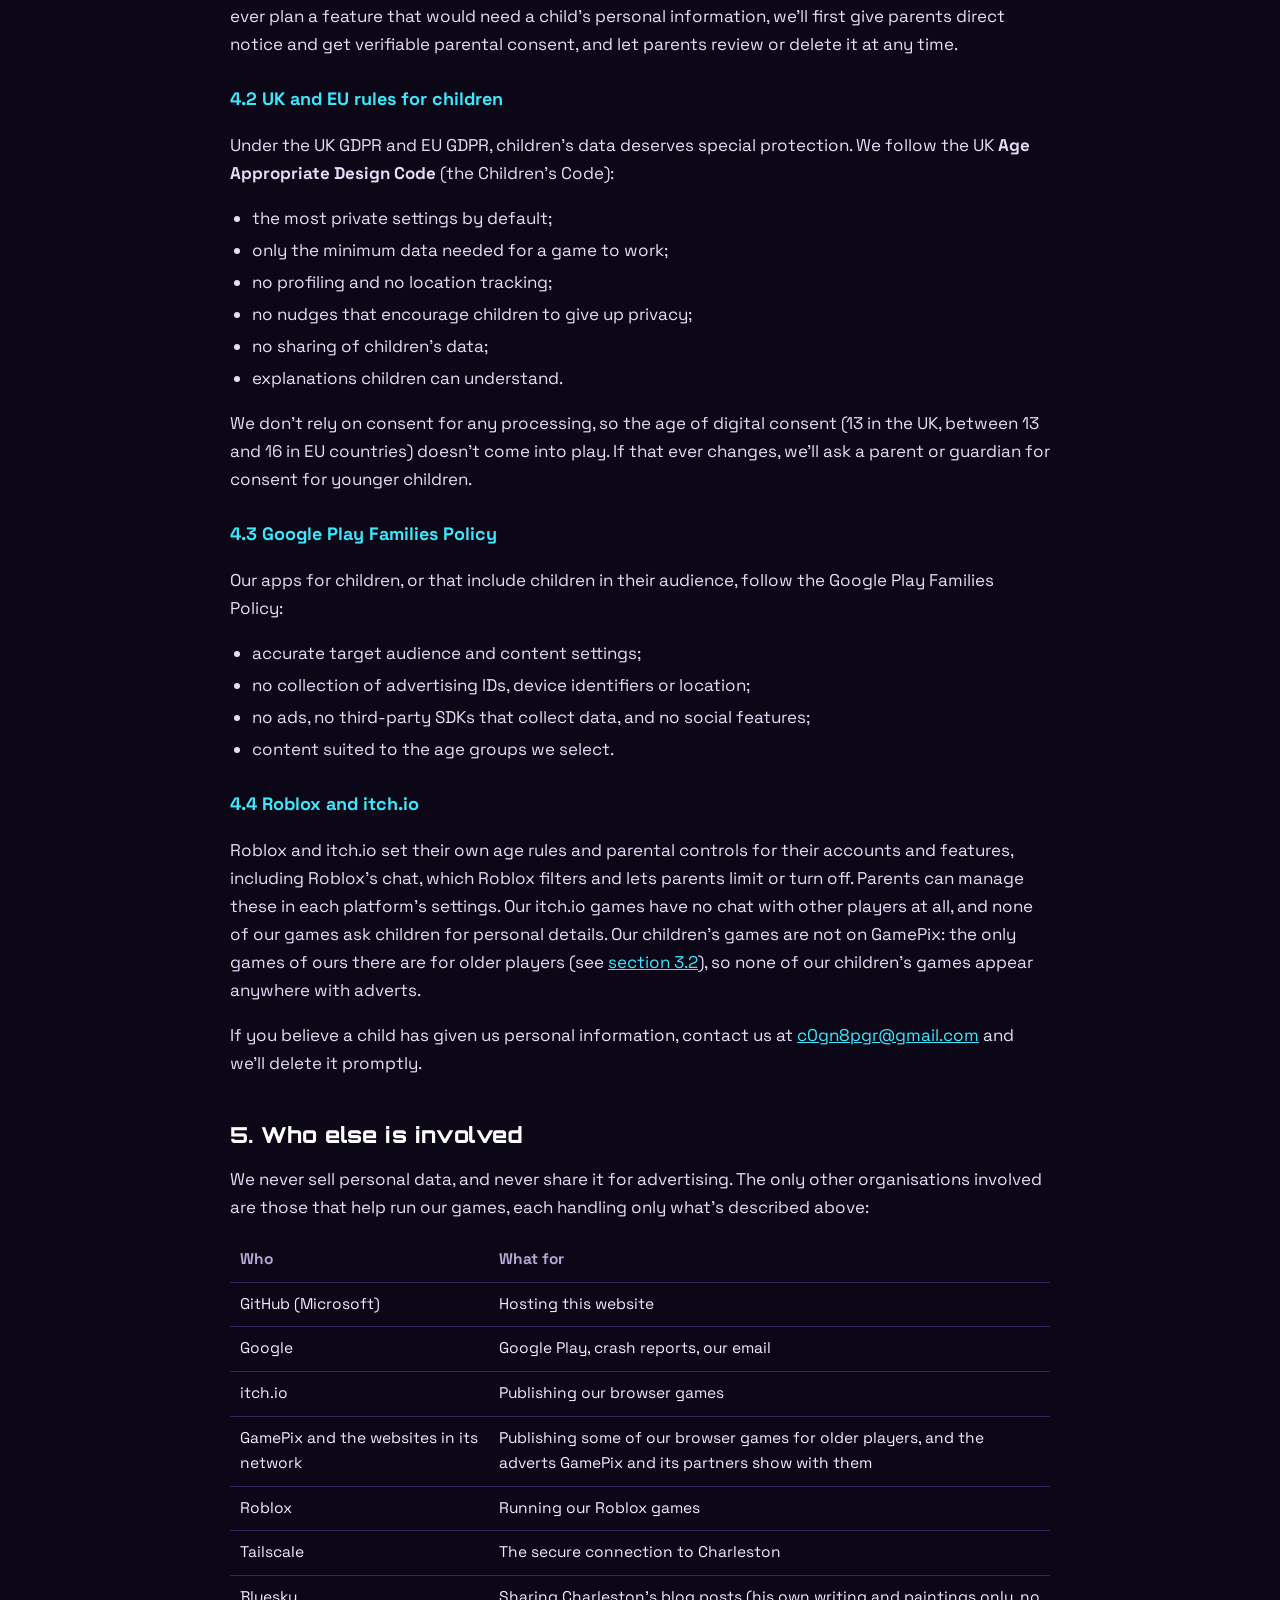
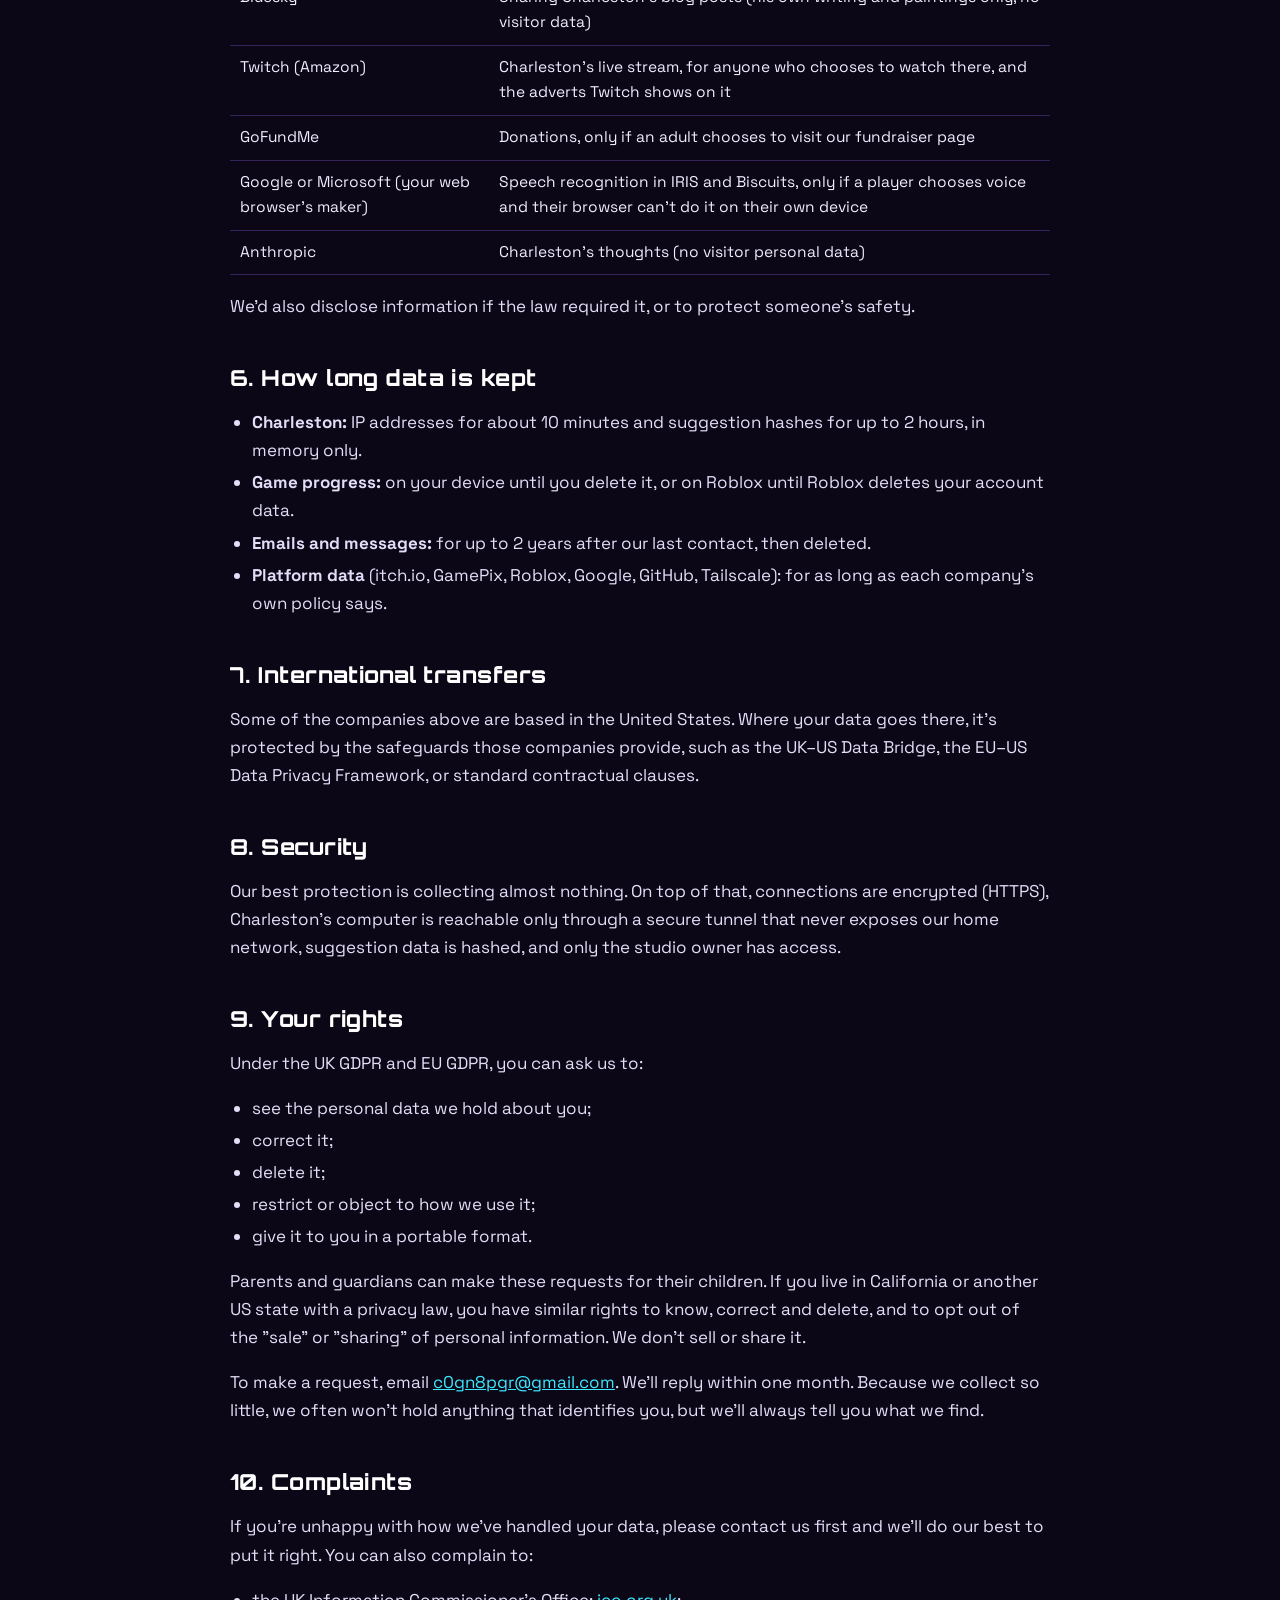
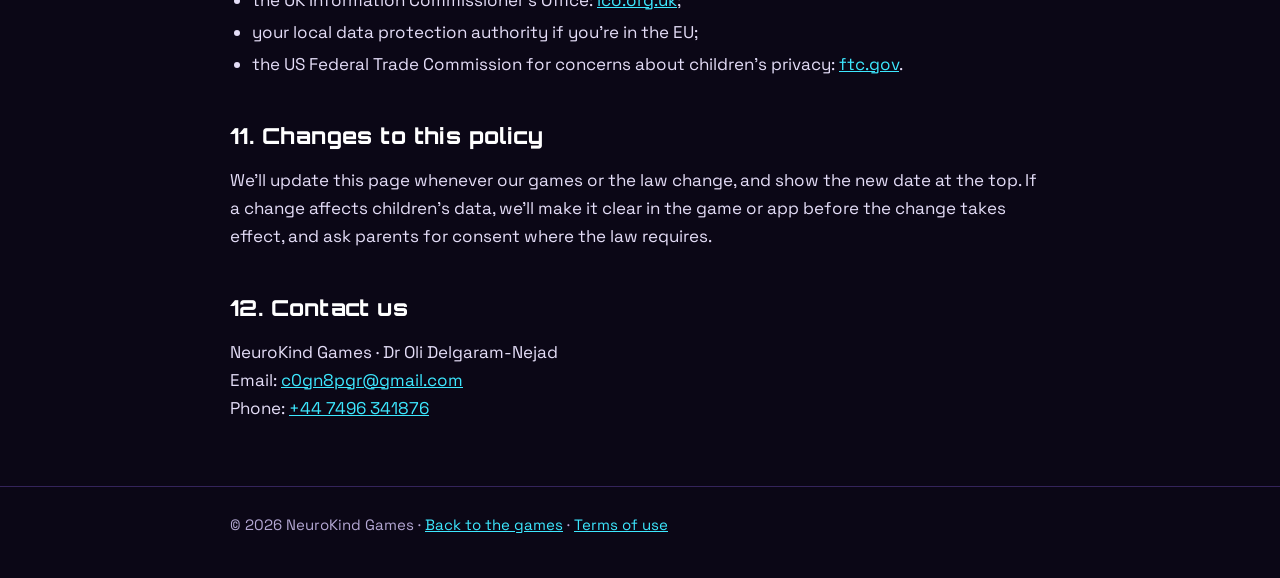
==== commit 8f188028: "Add files via upload" ====
--- a/privacy.html
+++ b/privacy.html
@@ -44,7 +44,7 @@
 
 <main class="wrap">
 <h1>Privacy Policy</h1>
-<p class="updated">Last updated: 31 October 2026</p>
+<p class="updated">Last updated: 1 November 2026</p>
 
 <div class="summary">
   <strong>In short</strong>
@@ -126,12 +126,12 @@
 <h3>3.5 Our Android apps on Google Play</h3>
 <ul>
   <li>Our apps <strong>collect no personal data</strong>. They don't ask for your name, email address, photos, contacts or location, and don't use the Android advertising ID or other device identifiers.</li>
-  <li>Your progress (for example your pet and its outfits, or your sticker book) is stored <strong>on your device only</strong>, and is deleted when you uninstall the app. In Stick and Learn, children can make people that look like themselves, their family and friends from drawn sticker pieces (skin tone, hair, clothes, glasses, a wheelchair and so on). These are just stickers saved in the app on the device: no photo is taken, nothing is analysed, and nothing leaves the device.</li>
+  <li>Your progress (for example your pet and its outfits, your sticker book, or your paintings and the colours you have collected) is stored <strong>on your device only</strong>, and is deleted when you uninstall the app. In Stick and Learn, children can make people that look like themselves, their family and friends from drawn sticker pieces (skin tone, hair, clothes, glasses, a wheelchair and so on). These are just stickers saved in the app on the device: no photo is taken, nothing is analysed, and nothing leaves the device.</li>
   <li>Our apps contain <strong>no ads, no in-app purchases, no chat, no social features and no links to social media</strong>.</li>
   <li>Our apps <strong>have no internet access</strong>: they don't request Android's internet permission, so they can't send anything anywhere.</li>
   <li>We use no third-party software kits (SDKs) that collect data.</li>
   <li>Android's cloud backup is switched off for our apps, so your saves aren't copied to your Google account either.</li>
-  <li>Each app shows a short version of this policy inside it (BrainyPet and Stick and Learn: the Grown-ups area, behind the padlock; Mind Palace: Settings, then Privacy).</li>
+  <li>Each app shows a short version of this policy inside it (BrainyPet, Stick and Learn and Paint and Learn: the Grown-ups area, behind the padlock; Mind Palace: Settings, then Privacy).</li>
   <li>Google Play may send us anonymous crash reports and download statistics through its Play Console, under <a href="https://policies.google.com/privacy" rel="noopener">Google's privacy policy</a>. These help us fix bugs and don't identify you.</li>
 </ul>
 <p>Each app's <strong>Data safety</strong> section on Google Play matches this policy. If an app ever needs to change any of this, we'll update this policy and the Data safety section before the change is released.</p>
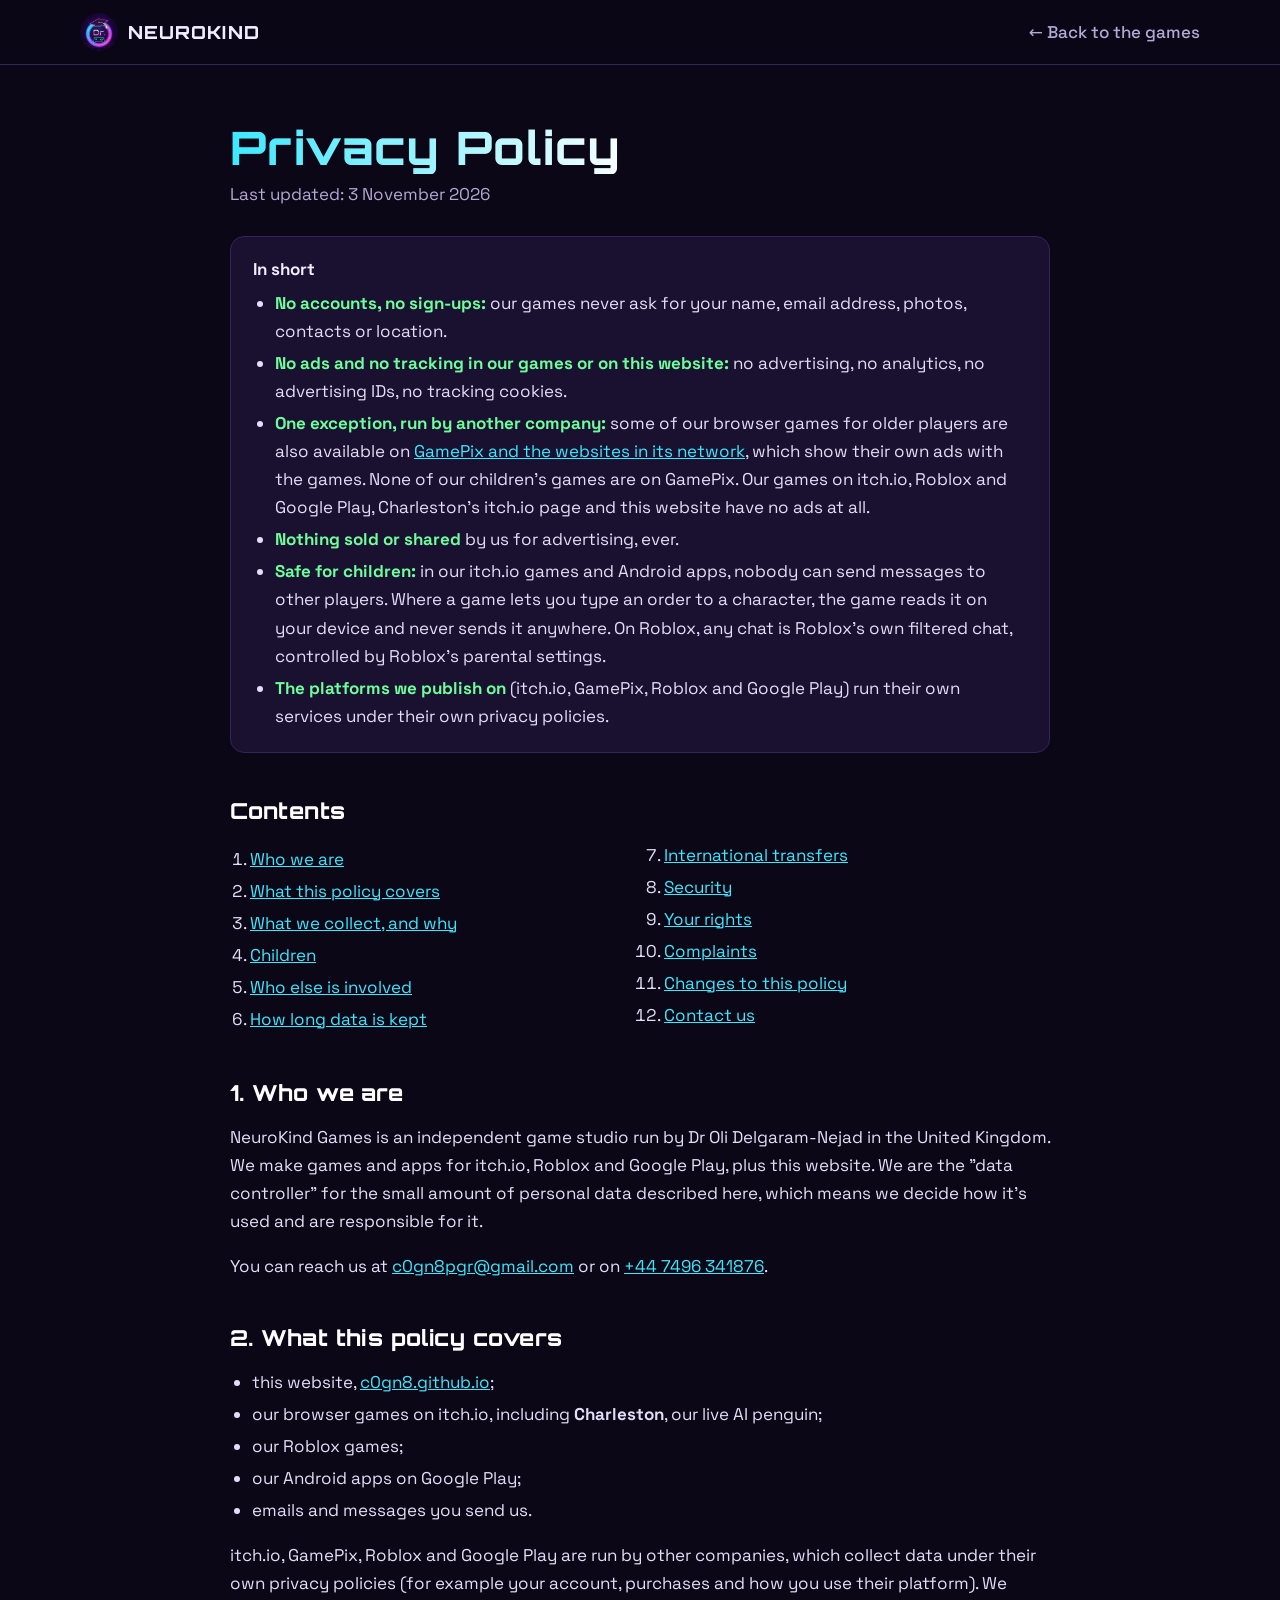
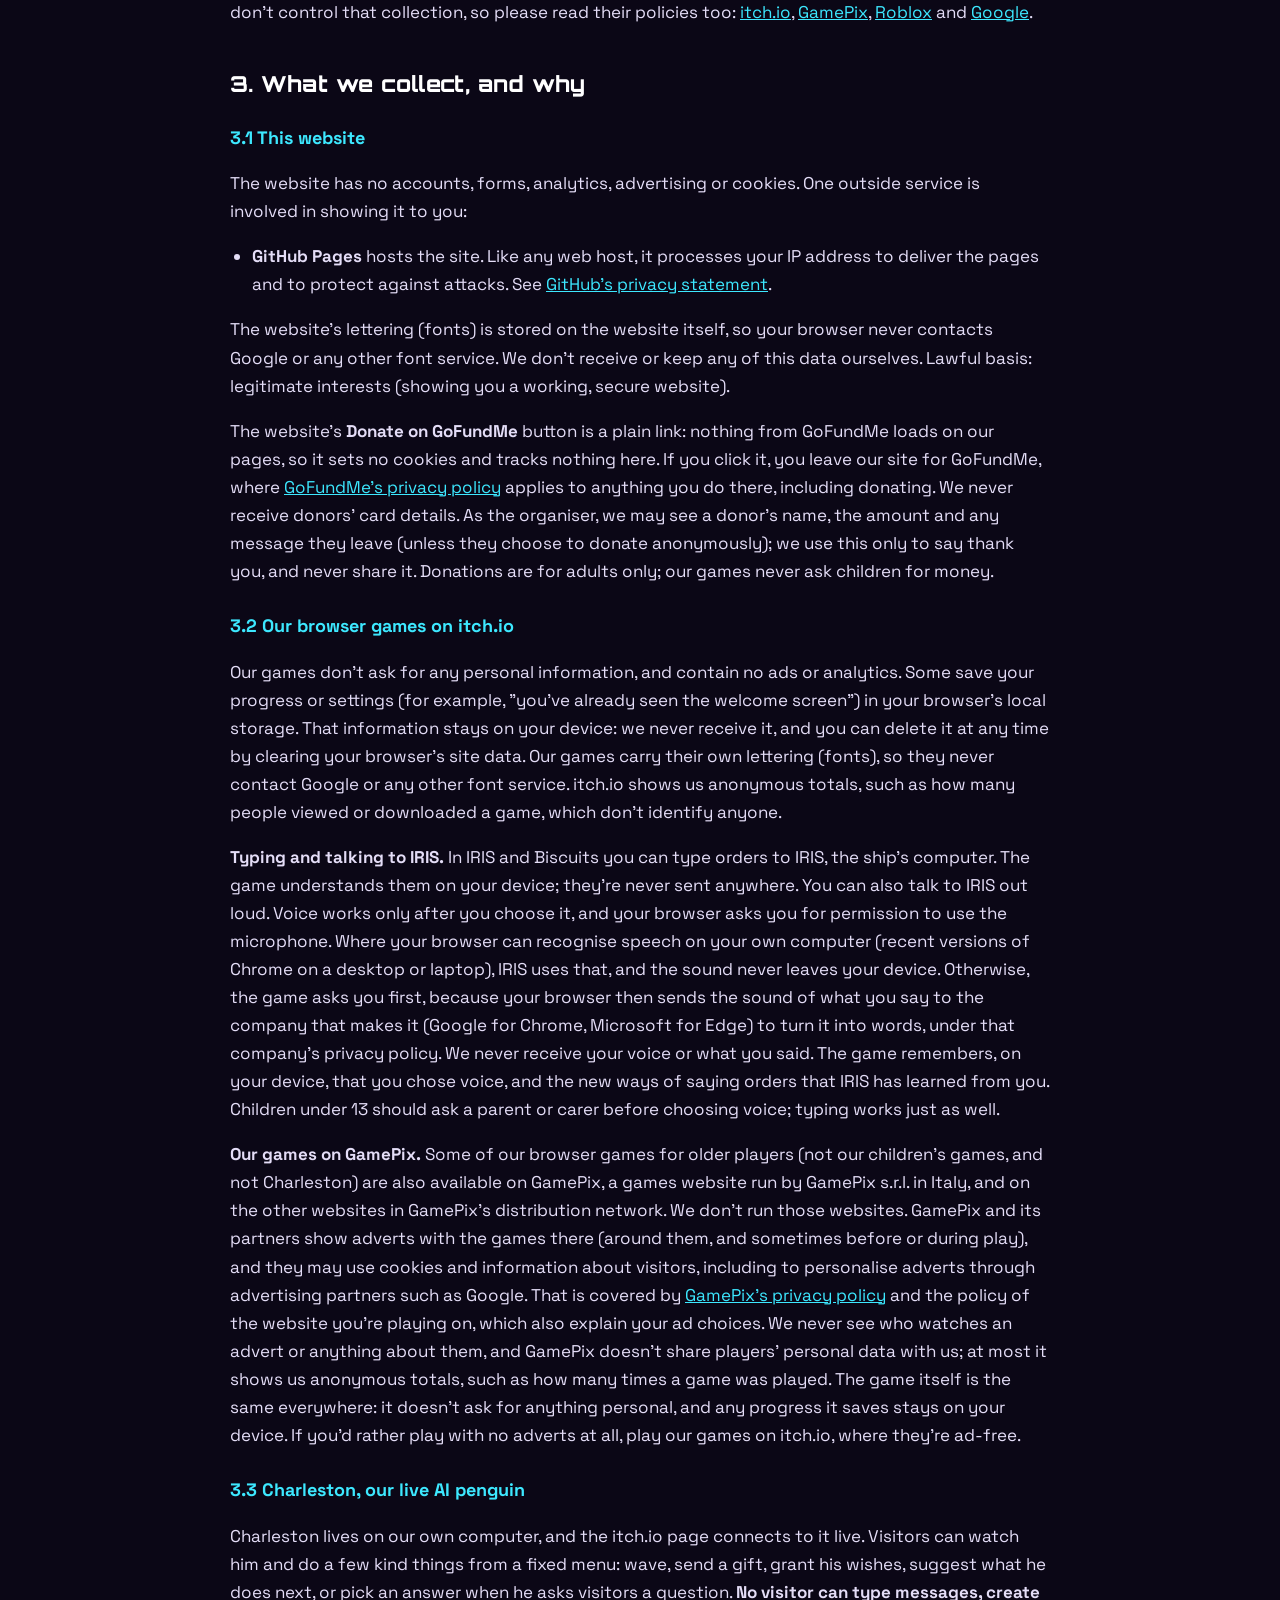
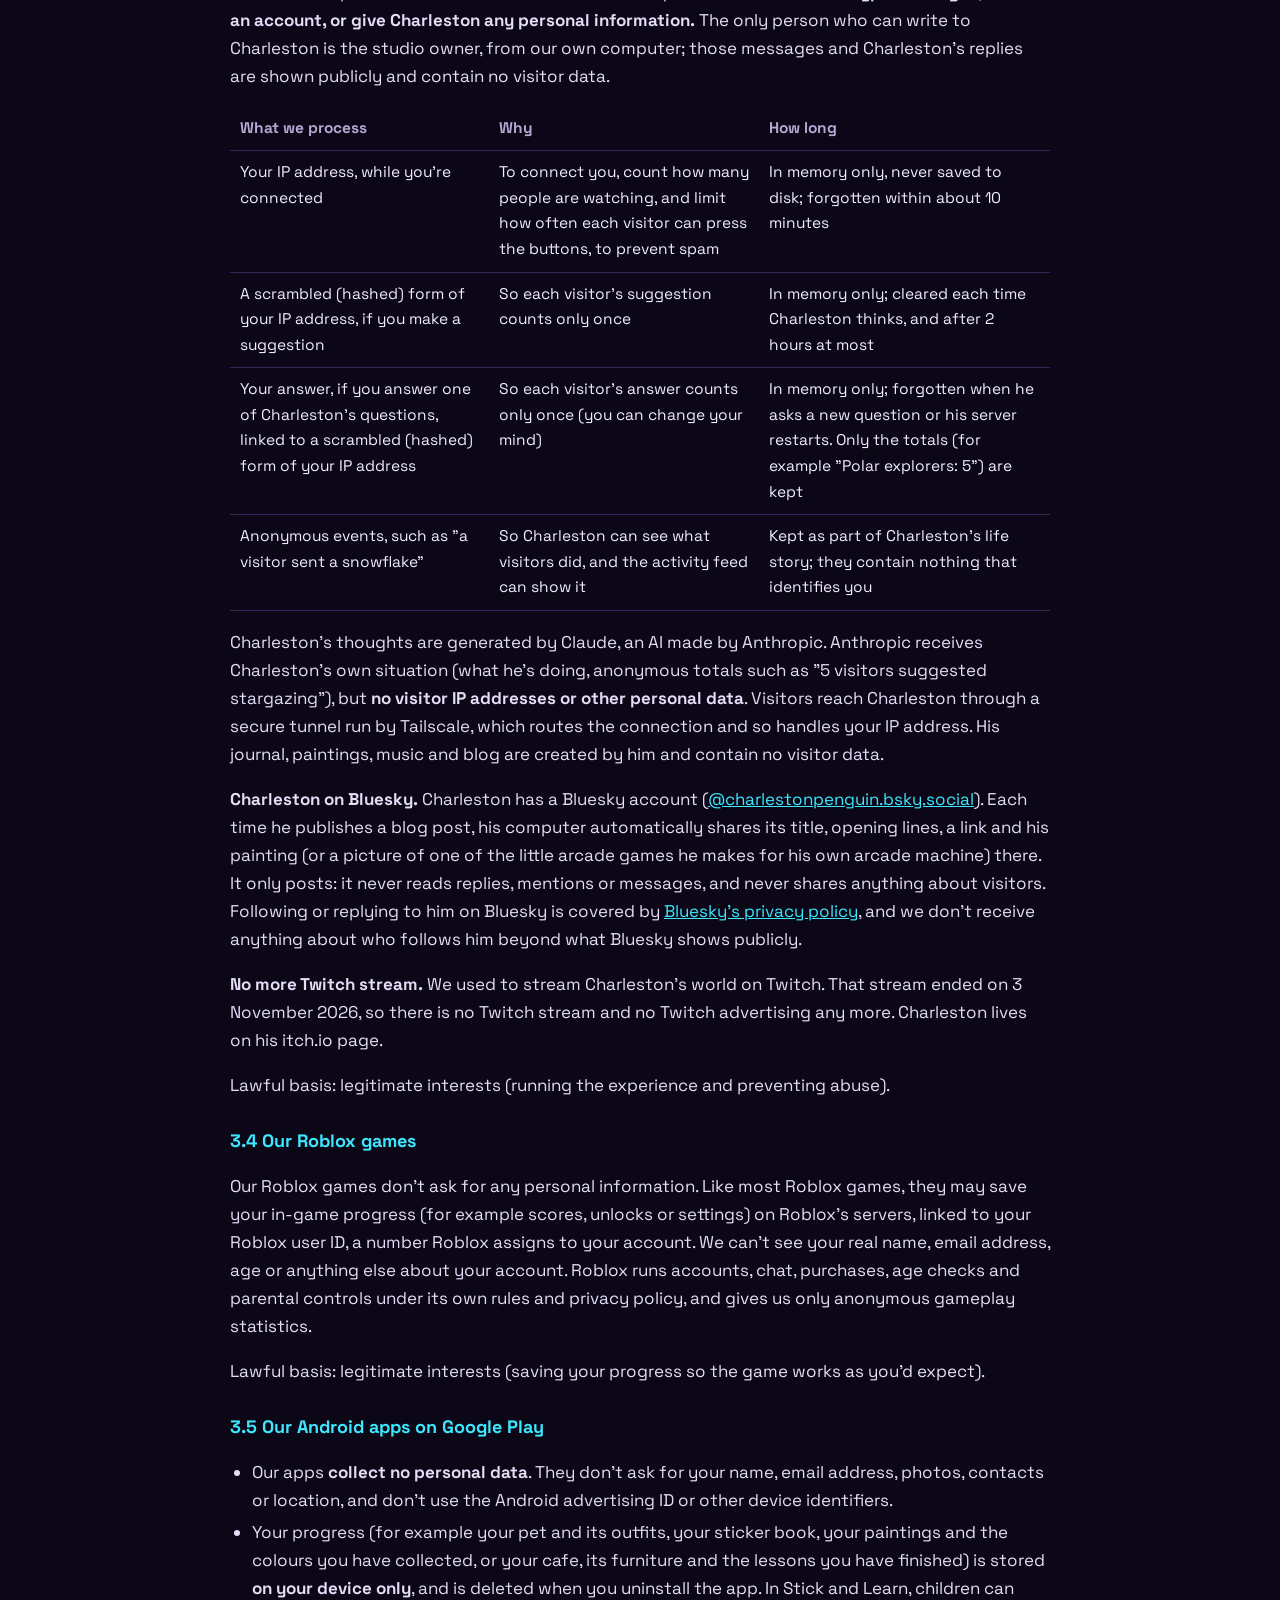
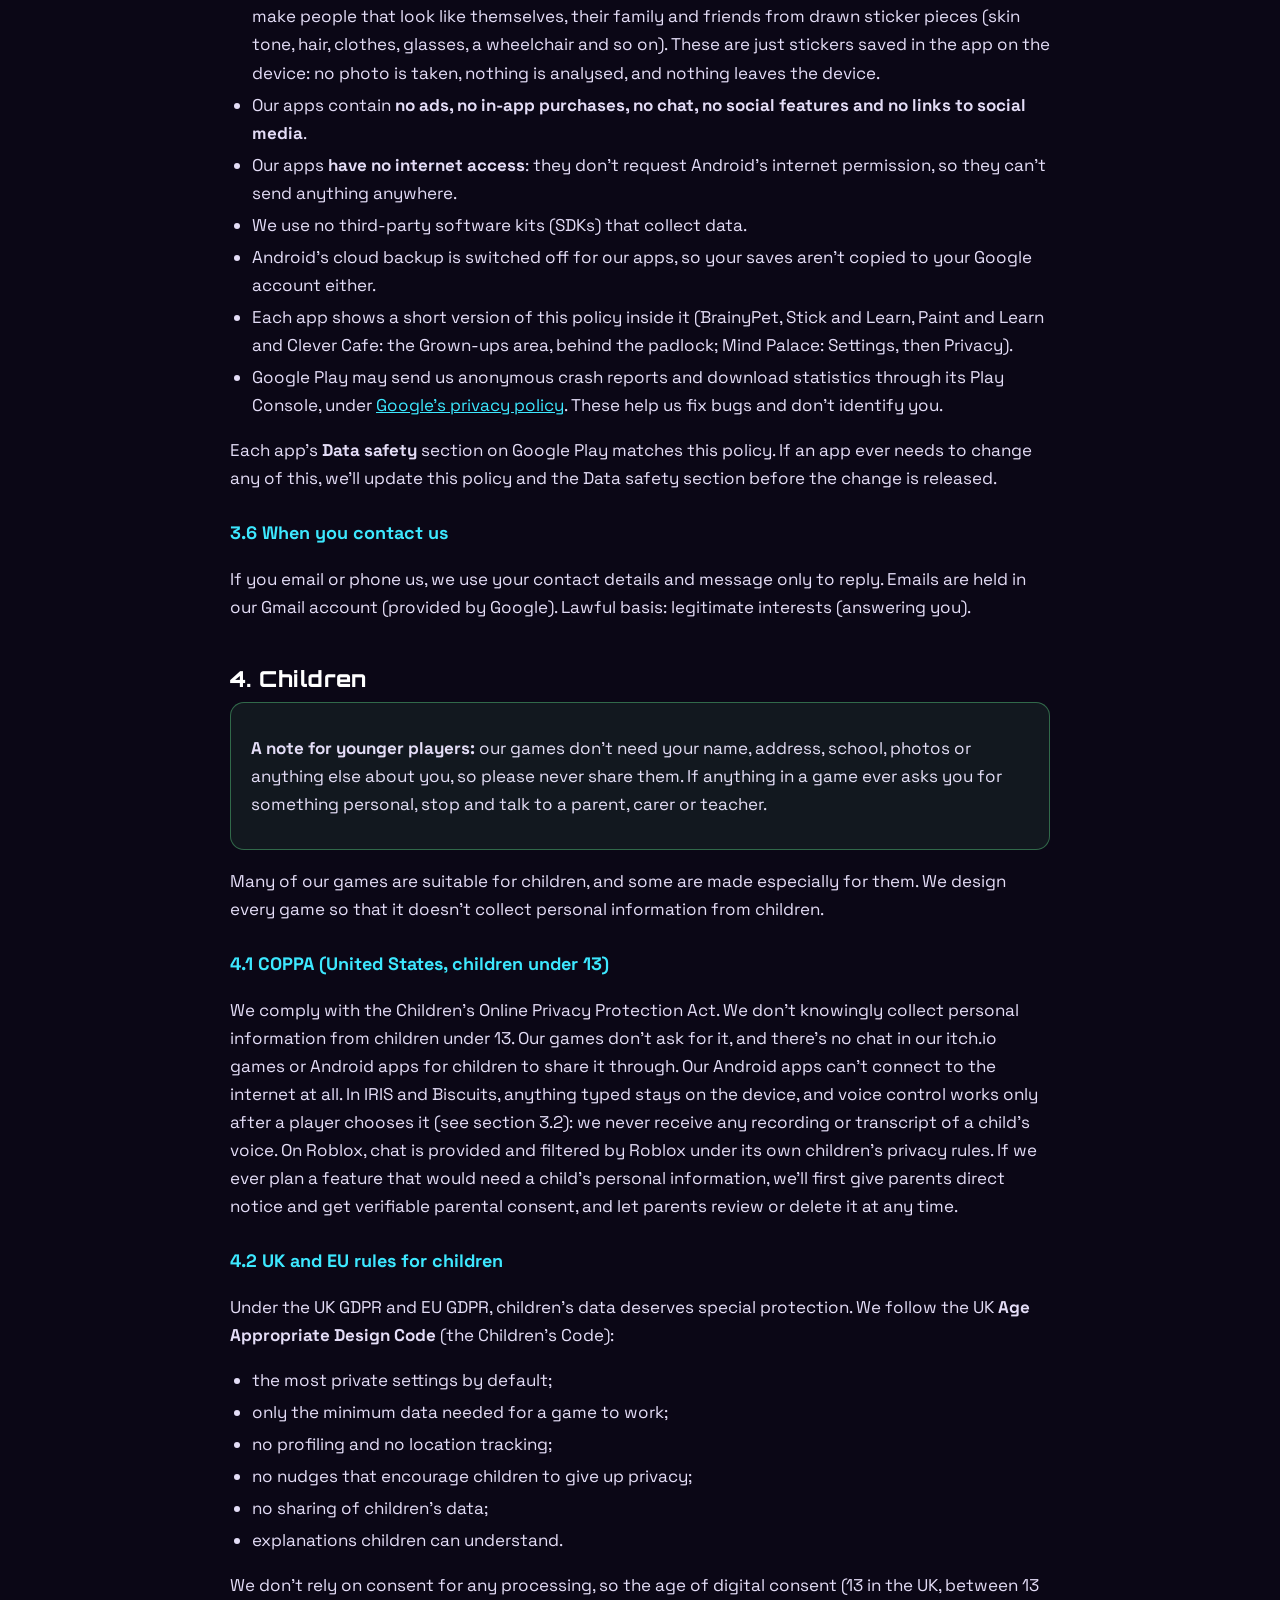
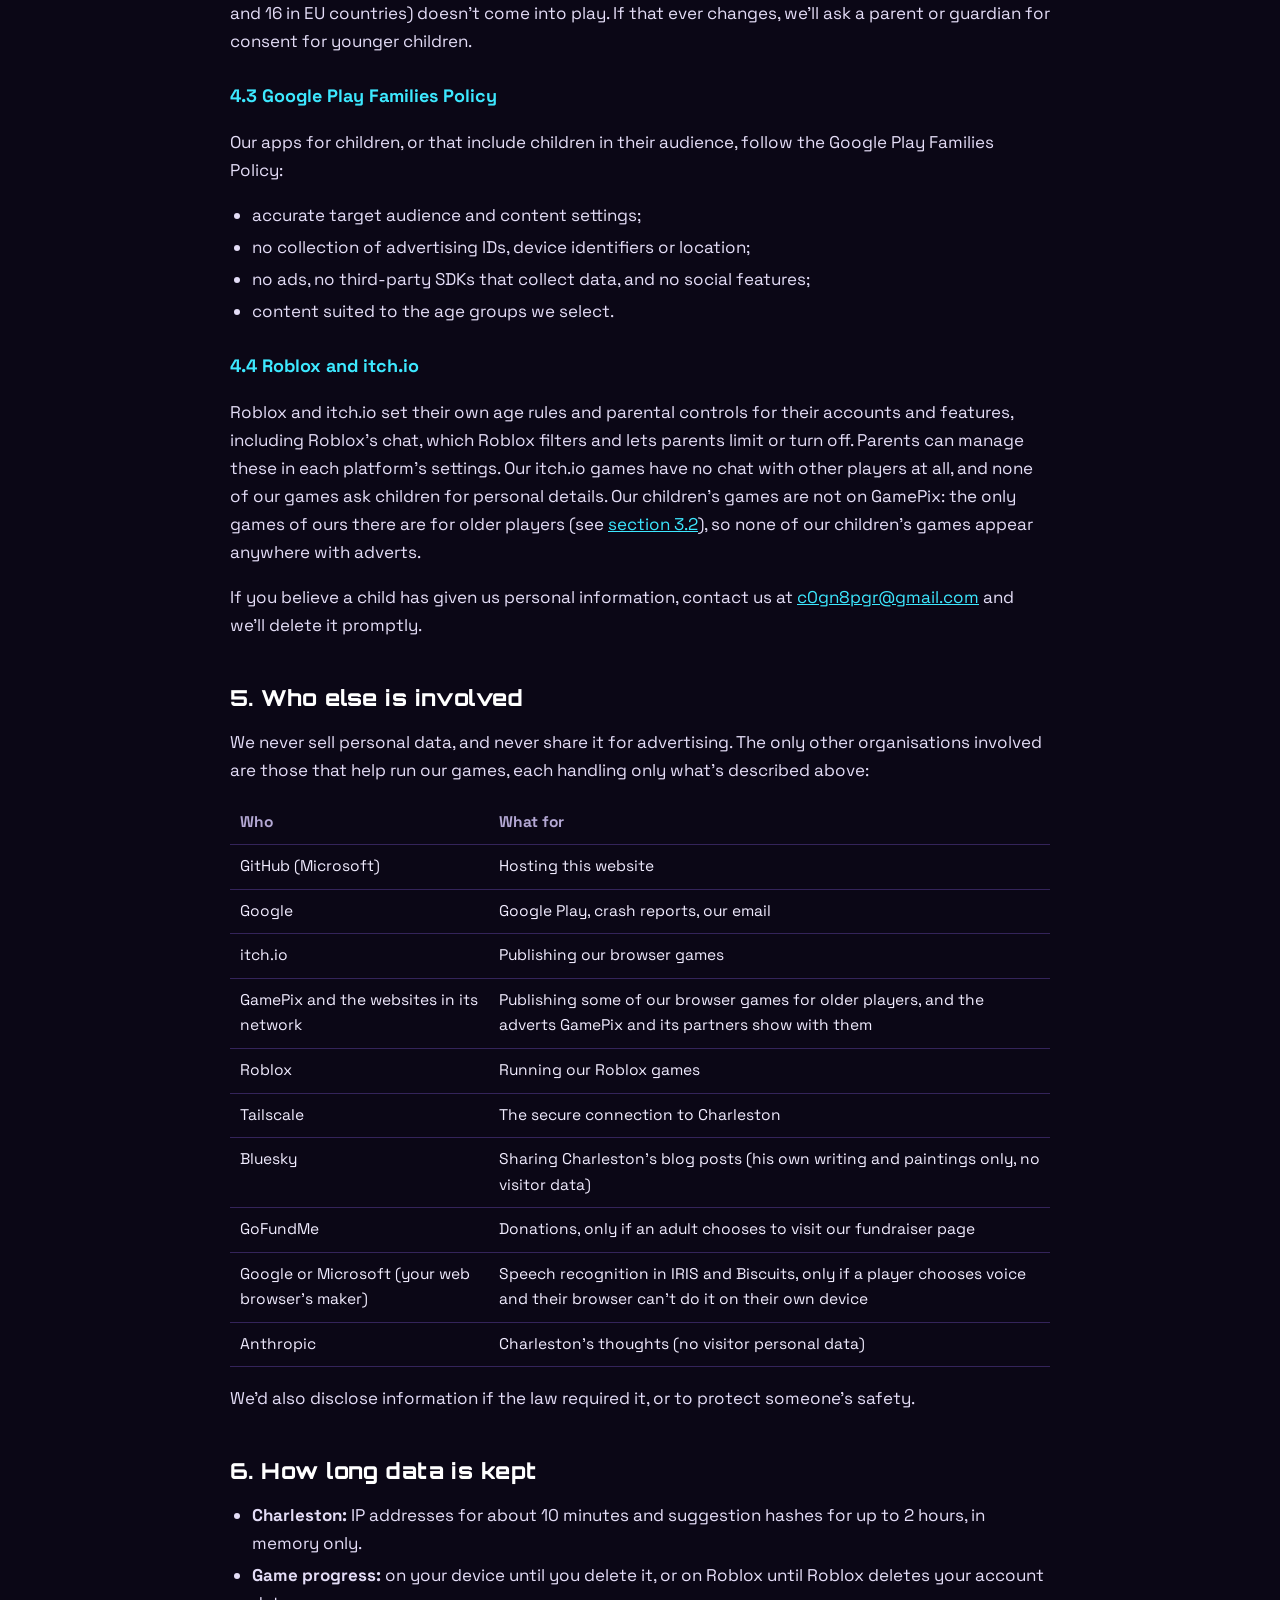
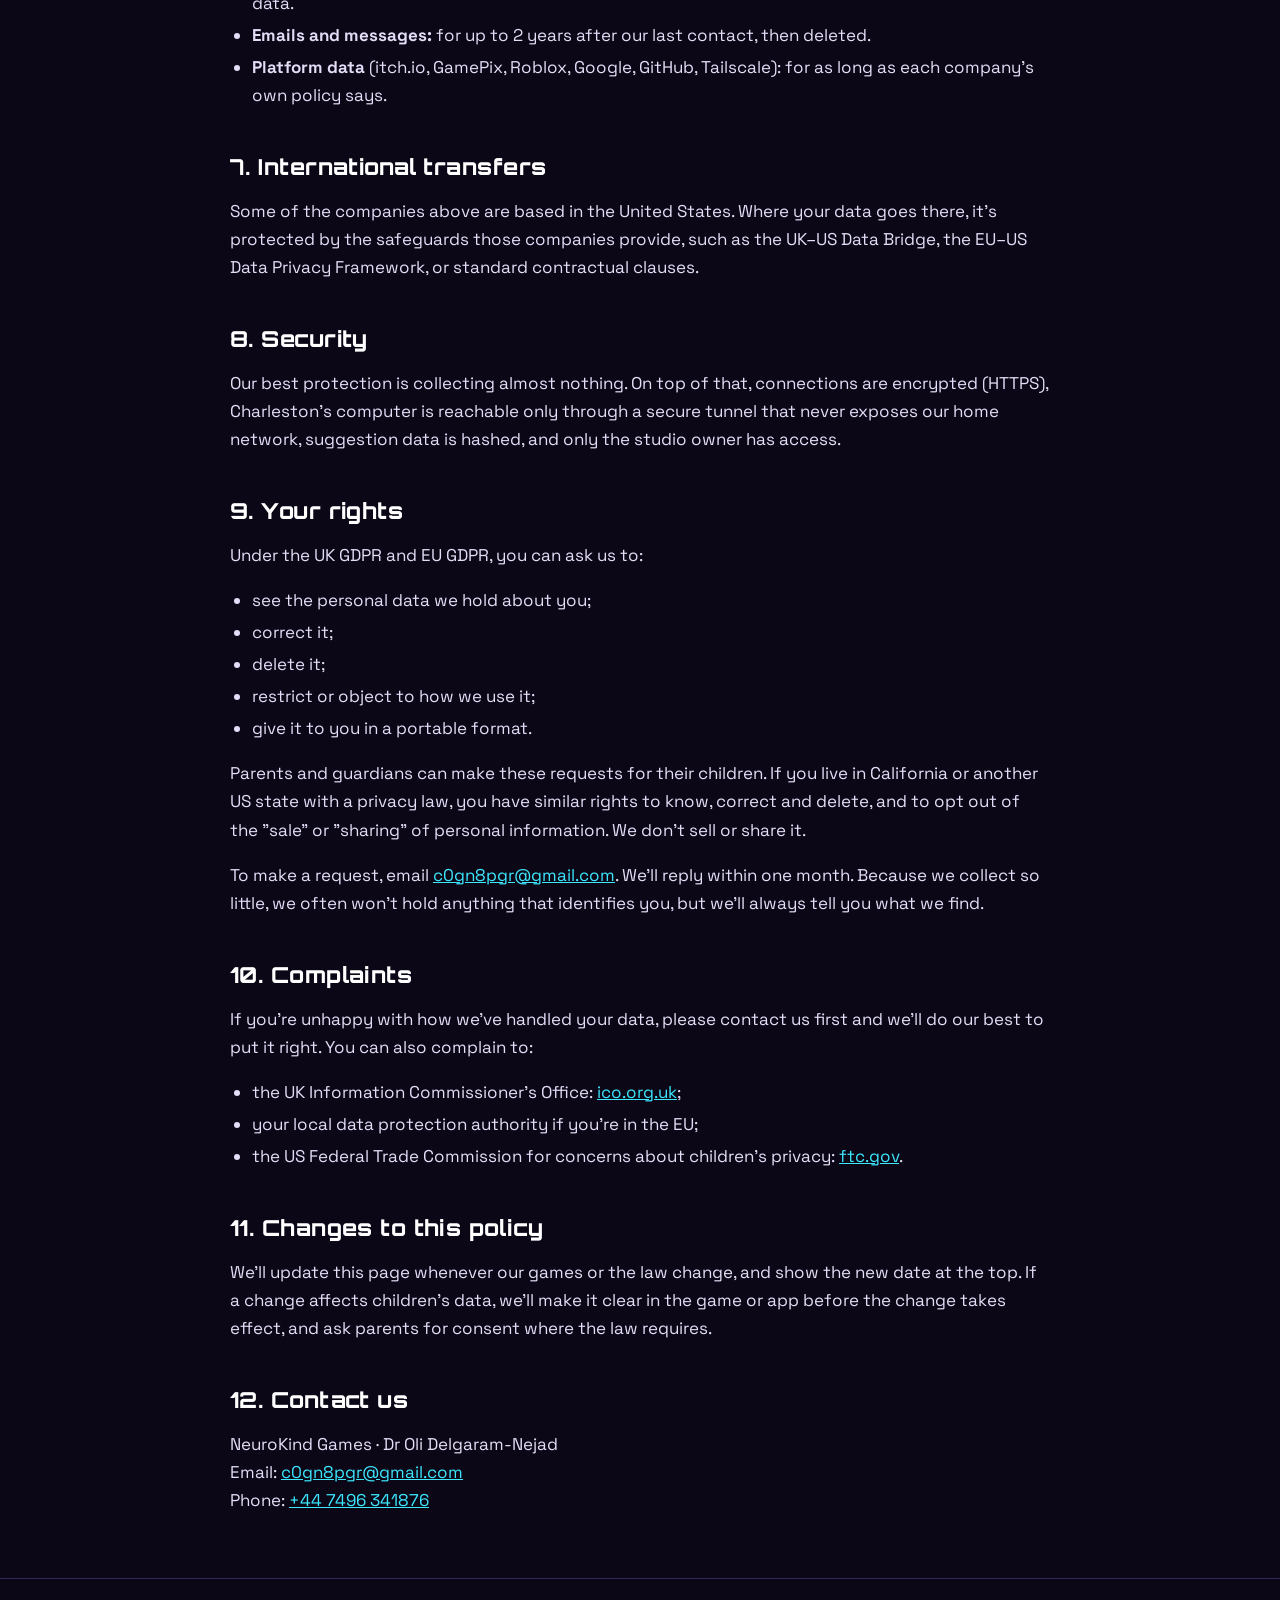
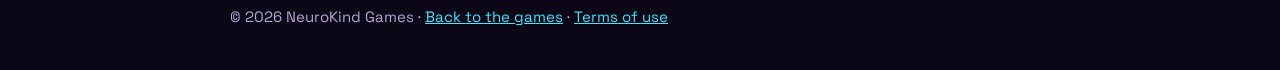
==== commit 5cf7b46b: "Add files via upload" ====
--- a/privacy.html
+++ b/privacy.html
@@ -4,7 +4,7 @@
 <meta charset="utf-8">
 <meta name="viewport" content="width=device-width, initial-scale=1">
 <title>Privacy Policy · NeuroKind Games</title>
-<meta name="description" content="Privacy policy for NeuroKind Games: our website, our itch.io and Roblox games, Charleston (including his Twitch stream), and our Google Play apps.">
+<meta name="description" content="Privacy policy for NeuroKind Games: our website, our itch.io and Roblox games, Charleston, and our Google Play apps.">
 <link rel="icon" href="img/dr_o.jpg">
 <link rel="canonical" href="https://c0gn8.github.io/privacy.html">
 <link rel="stylesheet" href="fonts/fonts.css">
@@ -44,14 +44,14 @@
 
 <main class="wrap">
 <h1>Privacy Policy</h1>
-<p class="updated">Last updated: 1 November 2026</p>
+<p class="updated">Last updated: 3 November 2026</p>
 
 <div class="summary">
   <strong>In short</strong>
   <ul>
     <li><b>No accounts, no sign-ups:</b> our games never ask for your name, email address, photos, contacts or location.</li>
     <li><b>No ads and no tracking in our games or on this website:</b> no advertising, no analytics, no advertising IDs, no tracking cookies.</li>
-    <li><b>Two exceptions, both run by other companies:</b> Twitch shows its own ads on Charleston's live stream (as a Twitch Affiliate we can't switch them off completely, but we keep them to the minimum Twitch allows), and some of our browser games for older players are also available on <a href="#gamepix">GamePix and the websites in its network</a>, which show their own ads with the games. None of our children's games are on GamePix. Our games on itch.io, Roblox and Google Play, Charleston's itch.io page and this website have no ads at all.</li>
+    <li><b>One exception, run by another company:</b> some of our browser games for older players are also available on <a href="#gamepix">GamePix and the websites in its network</a>, which show their own ads with the games. None of our children's games are on GamePix. Our games on itch.io, Roblox and Google Play, Charleston's itch.io page and this website have no ads at all.</li>
     <li><b>Nothing sold or shared</b> by us for advertising, ever.</li>
     <li><b>Safe for children:</b> in our itch.io games and Android apps, nobody can send messages to other players. Where a game lets you type an order to a character, the game reads it on your device and never sends it anywhere. On Roblox, any chat is Roblox's own filtered chat, controlled by Roblox's parental settings.</li>
     <li><b>The platforms we publish on</b> (itch.io, GamePix, Roblox and Google Play) run their own services under their own privacy policies.</li>
@@ -81,12 +81,12 @@
 <h2 id="covers">2. What this policy covers</h2>
 <ul>
   <li>this website, <a href="https://c0gn8.github.io">c0gn8.github.io</a>;</li>
-  <li>our browser games on itch.io, including <strong>Charleston</strong>, our live AI penguin, and his live stream on Twitch;</li>
+  <li>our browser games on itch.io, including <strong>Charleston</strong>, our live AI penguin;</li>
   <li>our Roblox games;</li>
   <li>our Android apps on Google Play;</li>
   <li>emails and messages you send us.</li>
 </ul>
-<p>itch.io, GamePix, Twitch, Roblox and Google Play are run by other companies, which collect data under their own privacy policies (for example your account, purchases and how you use their platform). We don't control that collection, so please read their policies too: <a href="https://itch.io/docs/legal/privacy-policy" rel="noopener">itch.io</a>, <a href="https://www.gamepix.com/privacy-policy" rel="noopener">GamePix</a>, <a href="https://www.twitch.tv/p/legal/privacy-notice/" rel="noopener">Twitch</a>, <a href="https://en.help.roblox.com/hc/en-us/articles/115004630823" rel="noopener">Roblox</a> and <a href="https://policies.google.com/privacy" rel="noopener">Google</a>.</p>
+<p>itch.io, GamePix, Roblox and Google Play are run by other companies, which collect data under their own privacy policies (for example your account, purchases and how you use their platform). We don't control that collection, so please read their policies too: <a href="https://itch.io/docs/legal/privacy-policy" rel="noopener">itch.io</a>, <a href="https://www.gamepix.com/privacy-policy" rel="noopener">GamePix</a>, <a href="https://en.help.roblox.com/hc/en-us/articles/115004630823" rel="noopener">Roblox</a> and <a href="https://policies.google.com/privacy" rel="noopener">Google</a>.</p>
 
 <h2 id="collect">3. What we collect, and why</h2>
 
@@ -115,8 +115,7 @@
 </table>
 <p>Charleston's thoughts are generated by Claude, an AI made by Anthropic. Anthropic receives Charleston's own situation (what he's doing, anonymous totals such as "5 visitors suggested stargazing"), but <strong>no visitor IP addresses or other personal data</strong>. Visitors reach Charleston through a secure tunnel run by Tailscale, which routes the connection and so handles your IP address. His journal, paintings, music and blog are created by him and contain no visitor data.</p>
 <p><strong>Charleston on Bluesky.</strong> Charleston has a Bluesky account (<a href="https://bsky.app/profile/charlestonpenguin.bsky.social" rel="noopener">@charlestonpenguin.bsky.social</a>). Each time he publishes a blog post, his computer automatically shares its title, opening lines, a link and his painting (or a picture of one of the little arcade games he makes for his own arcade machine) there. It only posts: it never reads replies, mentions or messages, and never shares anything about visitors. Following or replying to him on Bluesky is covered by <a href="https://bsky.social/about/support/privacy-policy" rel="noopener">Bluesky's privacy policy</a>, and we don't receive anything about who follows him beyond what Bluesky shows publicly.</p>
-<p><strong>Charleston on Twitch.</strong> We also stream Charleston's world live on Twitch. The stream shows only his world (no visitor data, and nothing else from our computer). Watching or chatting on Twitch is covered by <a href="https://www.twitch.tv/p/legal/privacy-notice/" rel="noopener">Twitch's own privacy notice</a>: we don't receive viewers' personal data, only anonymous totals Twitch shows us, such as how many people watched. Charleston can't see Twitch chat, and we keep chat restricted and moderated. Twitch is for ages 13 and over; younger children can watch Charleston on itch.io instead, where nobody can chat at all.</p>
-<p><strong>Ads on Twitch.</strong> Twitch runs adverts on the streams it hosts, and as a Twitch Affiliate our agreement with Twitch means we can't turn them off completely. We keep them to the minimum Twitch allows. The adverts are chosen and shown by Twitch (part of Amazon), not by us, and Twitch may use viewers' information to choose them, as explained in <a href="https://www.twitch.tv/p/legal/privacy-notice/" rel="noopener">Twitch's privacy notice</a>, which also explains your ad choices. We never see who watches an advert or anything about them. This website, Charleston's itch.io page and our games on itch.io, Roblox and Google Play have no adverts at all. (Some of our games for older players are also on GamePix, which shows its own adverts: see <a href="#gamepix">section 3.2</a>.)</p>
+<p><strong>No more Twitch stream.</strong> We used to stream Charleston's world on Twitch. That stream ended on 3 November 2026, so there is no Twitch stream and no Twitch advertising any more. Charleston lives on his itch.io page.</p>
 <p>Lawful basis: legitimate interests (running the experience and preventing abuse).</p>
 
 <h3>3.4 Our Roblox games</h3>
@@ -126,12 +125,12 @@
 <h3>3.5 Our Android apps on Google Play</h3>
 <ul>
   <li>Our apps <strong>collect no personal data</strong>. They don't ask for your name, email address, photos, contacts or location, and don't use the Android advertising ID or other device identifiers.</li>
-  <li>Your progress (for example your pet and its outfits, your sticker book, or your paintings and the colours you have collected) is stored <strong>on your device only</strong>, and is deleted when you uninstall the app. In Stick and Learn, children can make people that look like themselves, their family and friends from drawn sticker pieces (skin tone, hair, clothes, glasses, a wheelchair and so on). These are just stickers saved in the app on the device: no photo is taken, nothing is analysed, and nothing leaves the device.</li>
+  <li>Your progress (for example your pet and its outfits, your sticker book, your paintings and the colours you have collected, or your cafe, its furniture and the lessons you have finished) is stored <strong>on your device only</strong>, and is deleted when you uninstall the app. In Stick and Learn, children can make people that look like themselves, their family and friends from drawn sticker pieces (skin tone, hair, clothes, glasses, a wheelchair and so on). These are just stickers saved in the app on the device: no photo is taken, nothing is analysed, and nothing leaves the device.</li>
   <li>Our apps contain <strong>no ads, no in-app purchases, no chat, no social features and no links to social media</strong>.</li>
   <li>Our apps <strong>have no internet access</strong>: they don't request Android's internet permission, so they can't send anything anywhere.</li>
   <li>We use no third-party software kits (SDKs) that collect data.</li>
   <li>Android's cloud backup is switched off for our apps, so your saves aren't copied to your Google account either.</li>
-  <li>Each app shows a short version of this policy inside it (BrainyPet, Stick and Learn and Paint and Learn: the Grown-ups area, behind the padlock; Mind Palace: Settings, then Privacy).</li>
+  <li>Each app shows a short version of this policy inside it (BrainyPet, Stick and Learn, Paint and Learn and Clever Cafe: the Grown-ups area, behind the padlock; Mind Palace: Settings, then Privacy).</li>
   <li>Google Play may send us anonymous crash reports and download statistics through its Play Console, under <a href="https://policies.google.com/privacy" rel="noopener">Google's privacy policy</a>. These help us fix bugs and don't identify you.</li>
 </ul>
 <p>Each app's <strong>Data safety</strong> section on Google Play matches this policy. If an app ever needs to change any of this, we'll update this policy and the Data safety section before the change is released.</p>
@@ -185,7 +184,6 @@
   <tr><td>Roblox</td><td>Running our Roblox games</td></tr>
   <tr><td>Tailscale</td><td>The secure connection to Charleston</td></tr>
   <tr><td>Bluesky</td><td>Sharing Charleston's blog posts (his own writing and paintings only, no visitor data)</td></tr>
-  <tr><td>Twitch (Amazon)</td><td>Charleston's live stream, for anyone who chooses to watch there, and the adverts Twitch shows on it</td></tr>
   <tr><td>GoFundMe</td><td>Donations, only if an adult chooses to visit our fundraiser page</td></tr>
   <tr><td>Google or Microsoft (your web browser's maker)</td><td>Speech recognition in IRIS and Biscuits, only if a player chooses voice and their browser can't do it on their own device</td></tr>
   <tr><td>Anthropic</td><td>Charleston's thoughts (no visitor personal data)</td></tr>
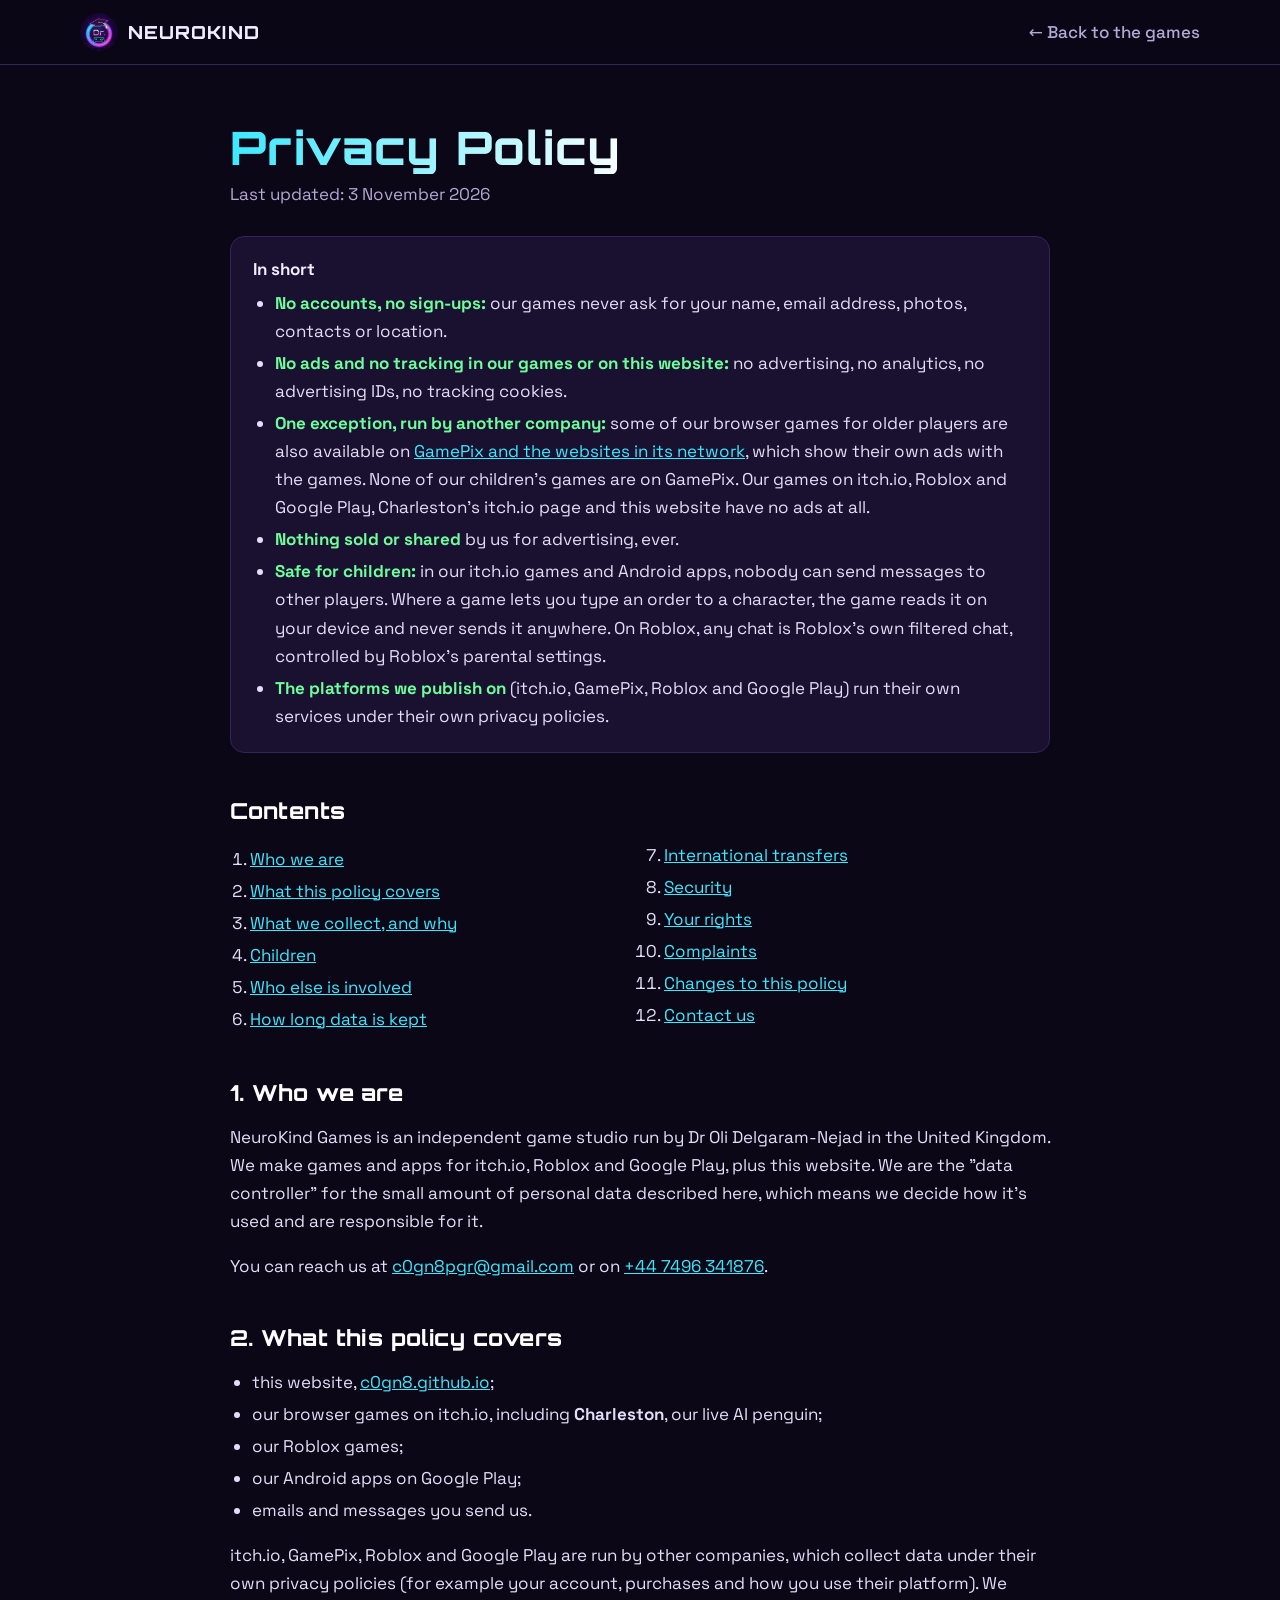
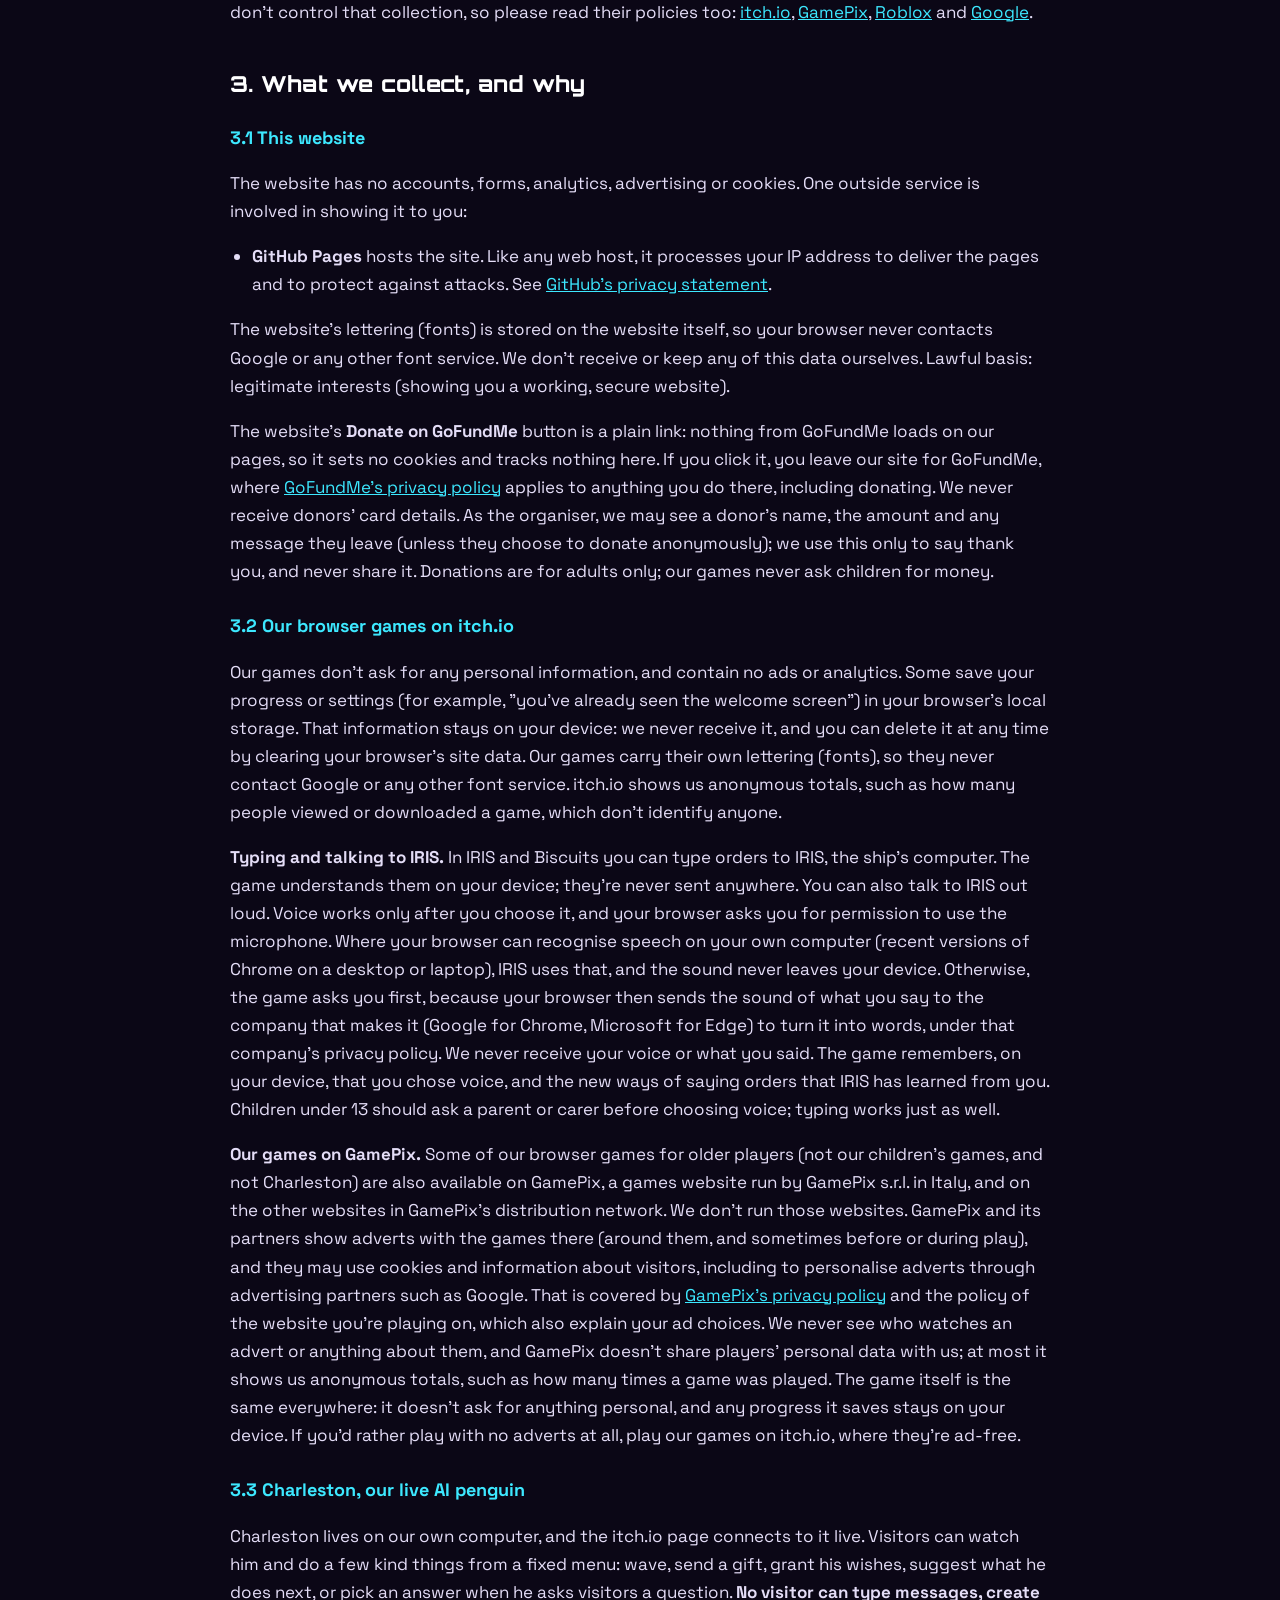
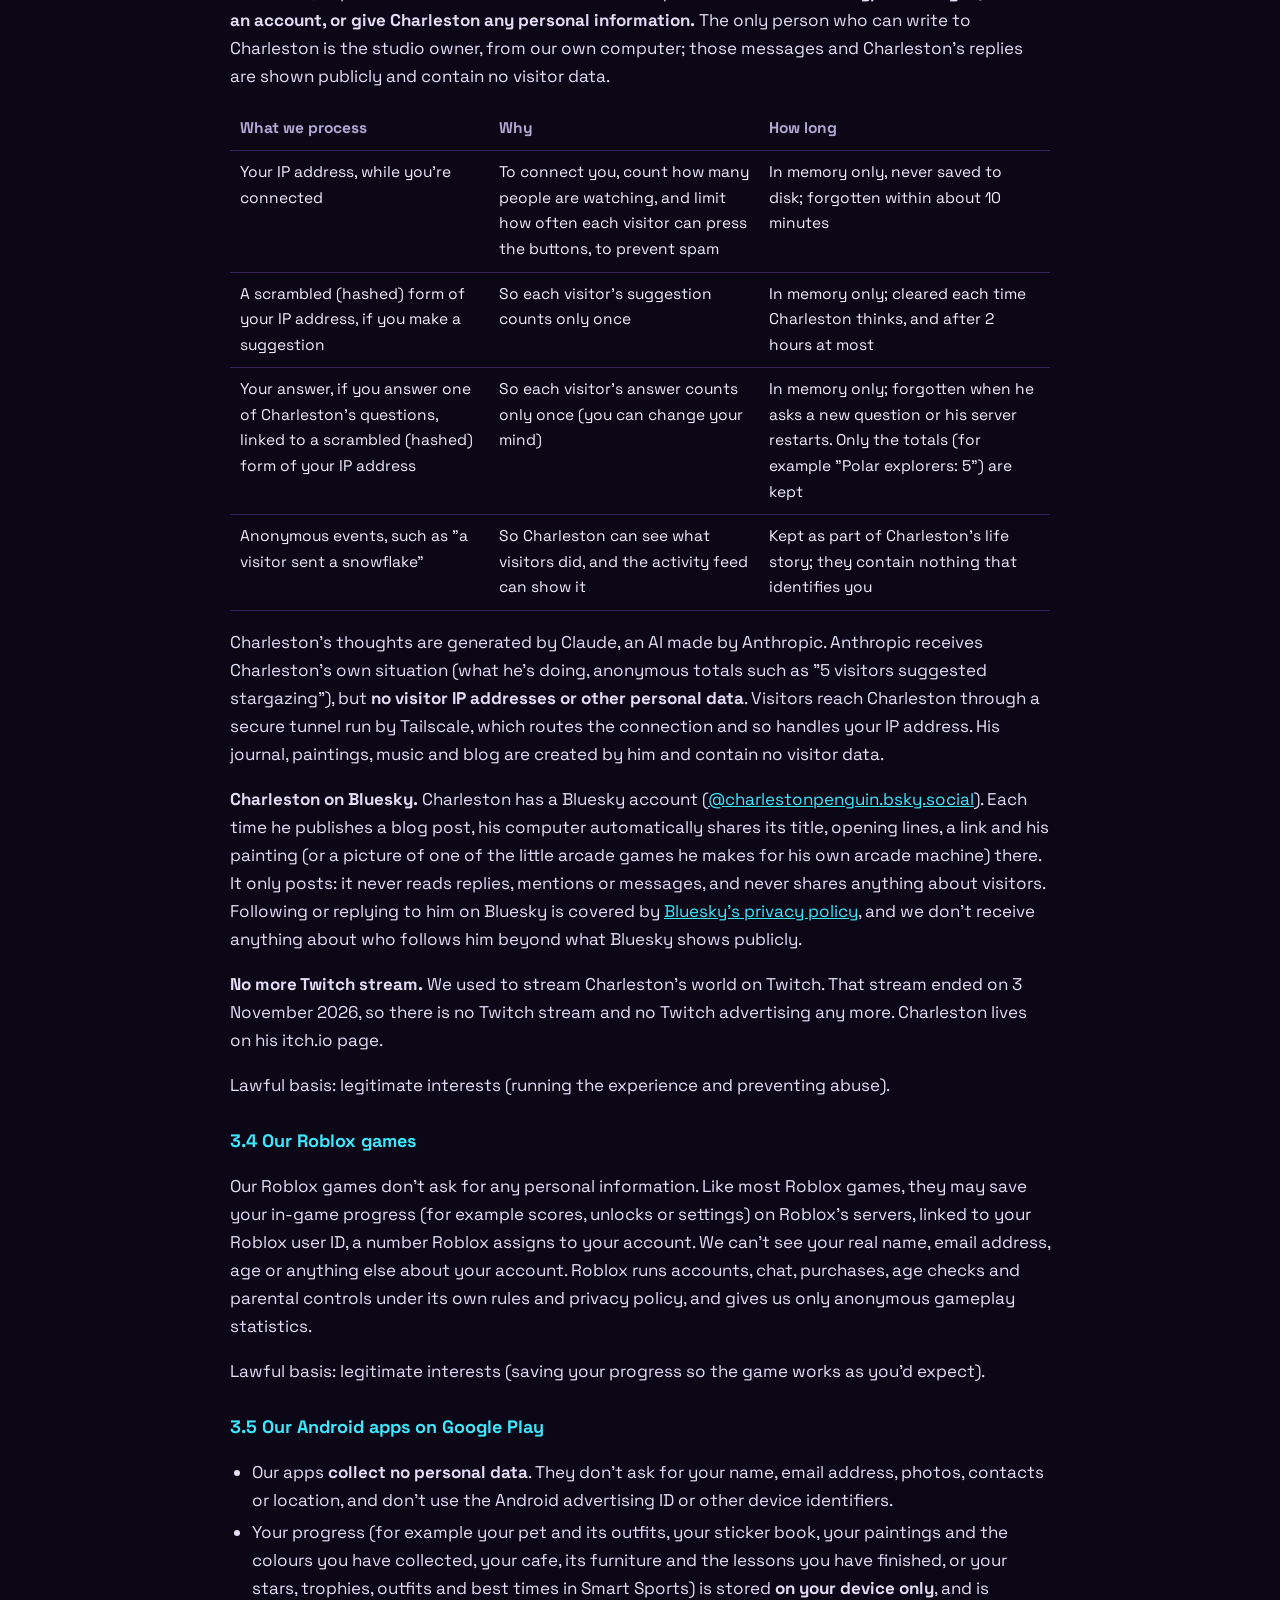
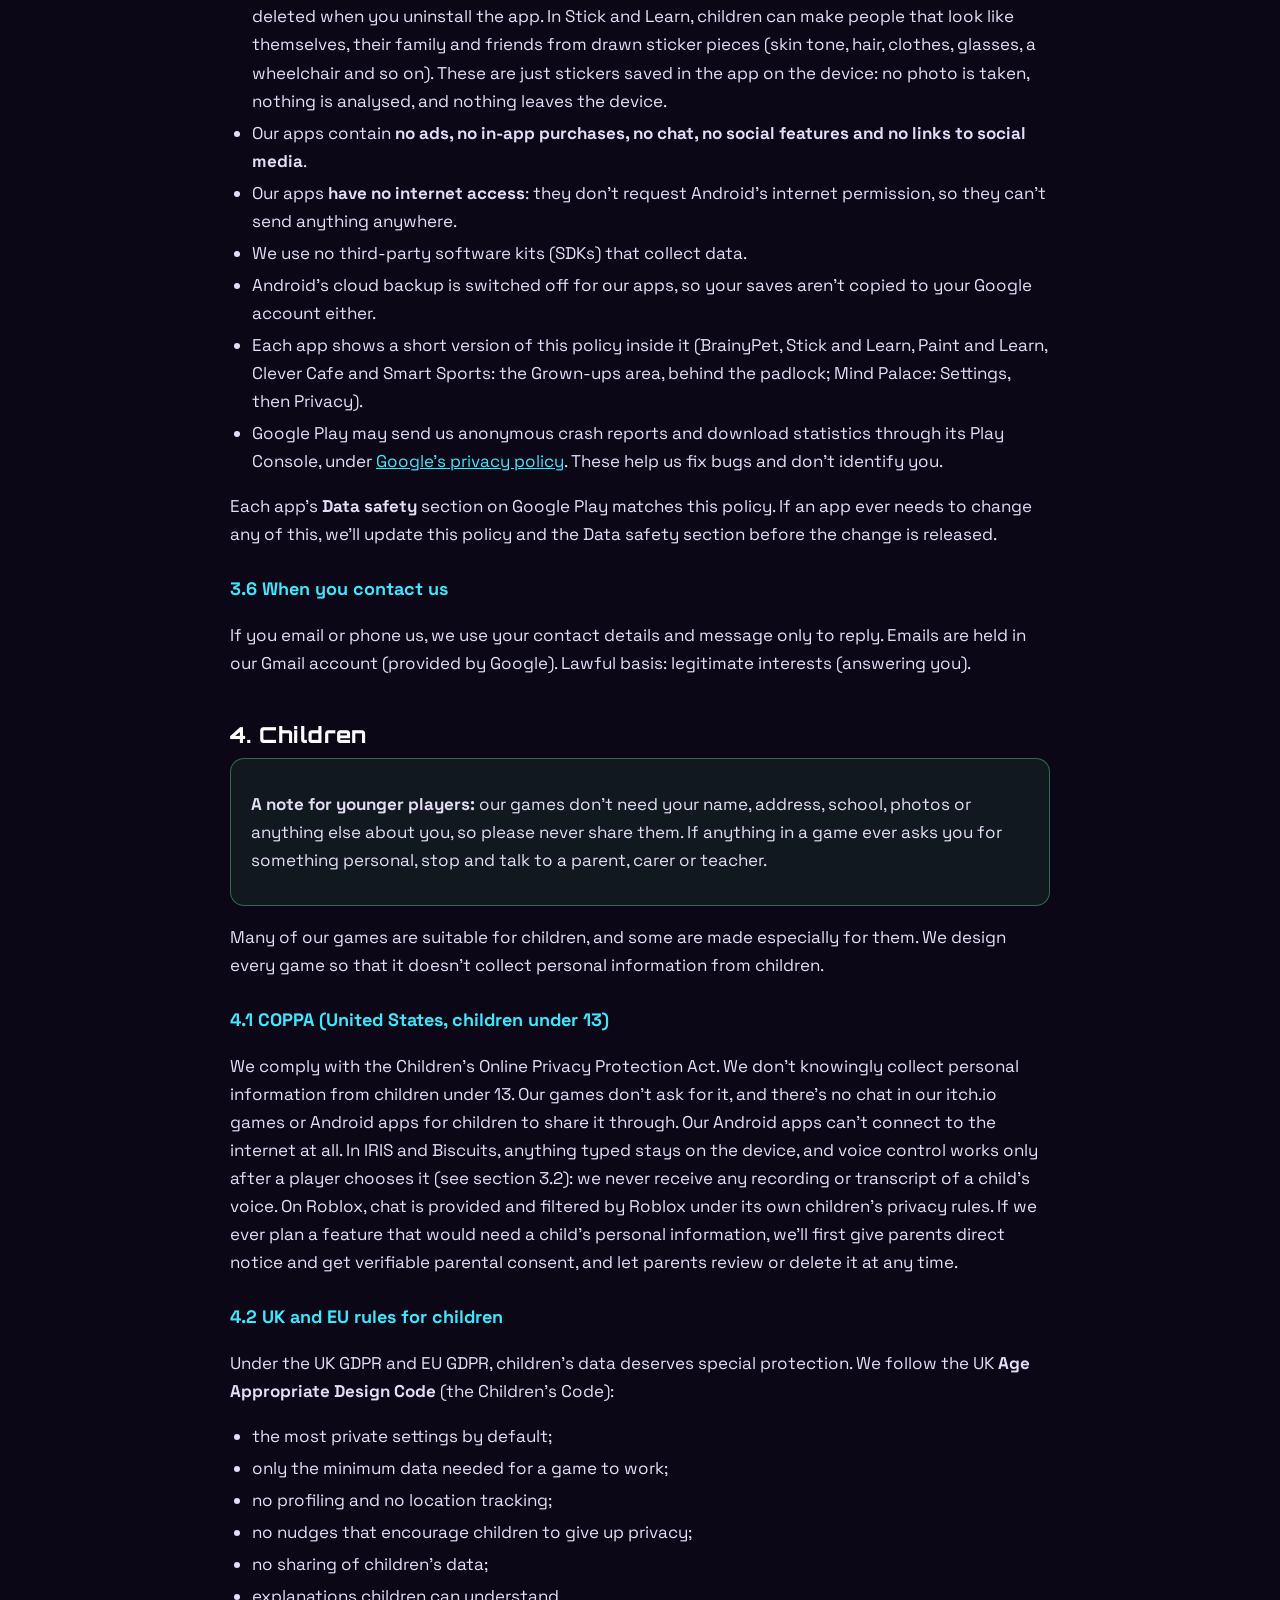
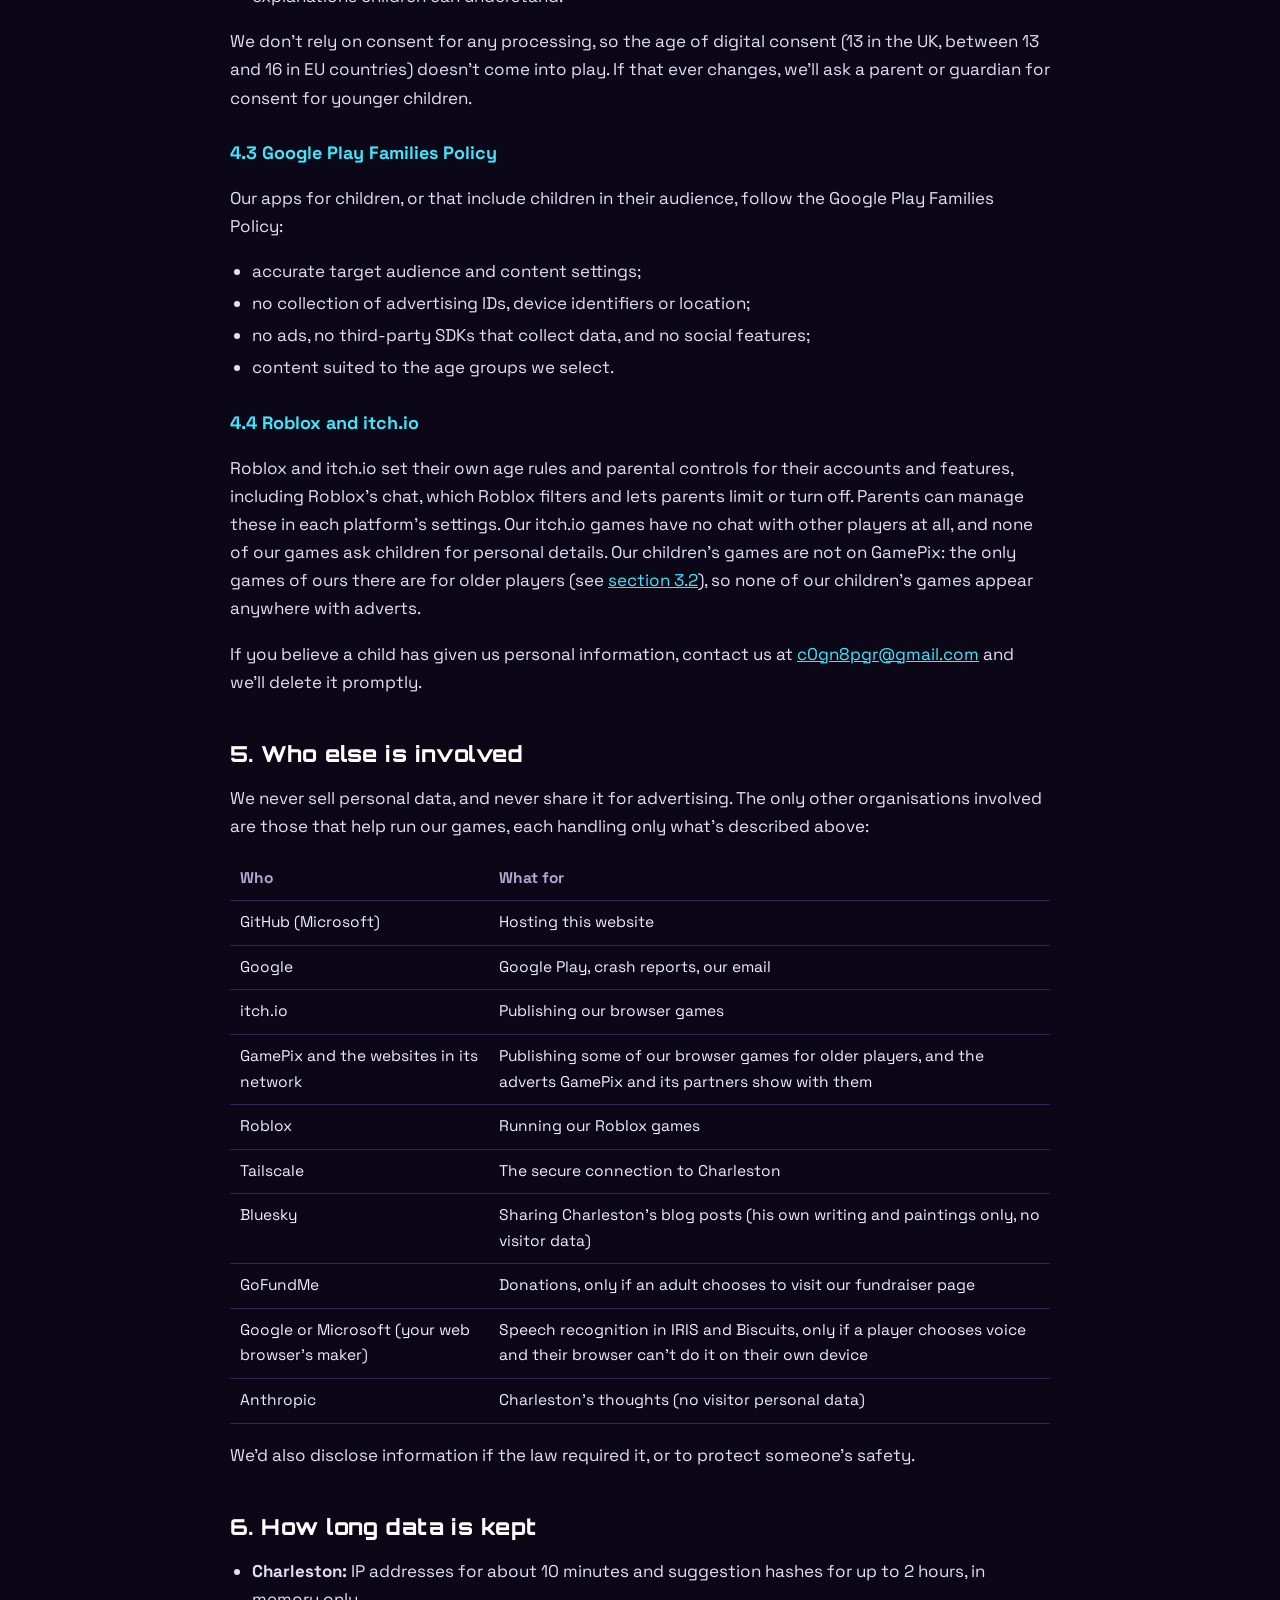
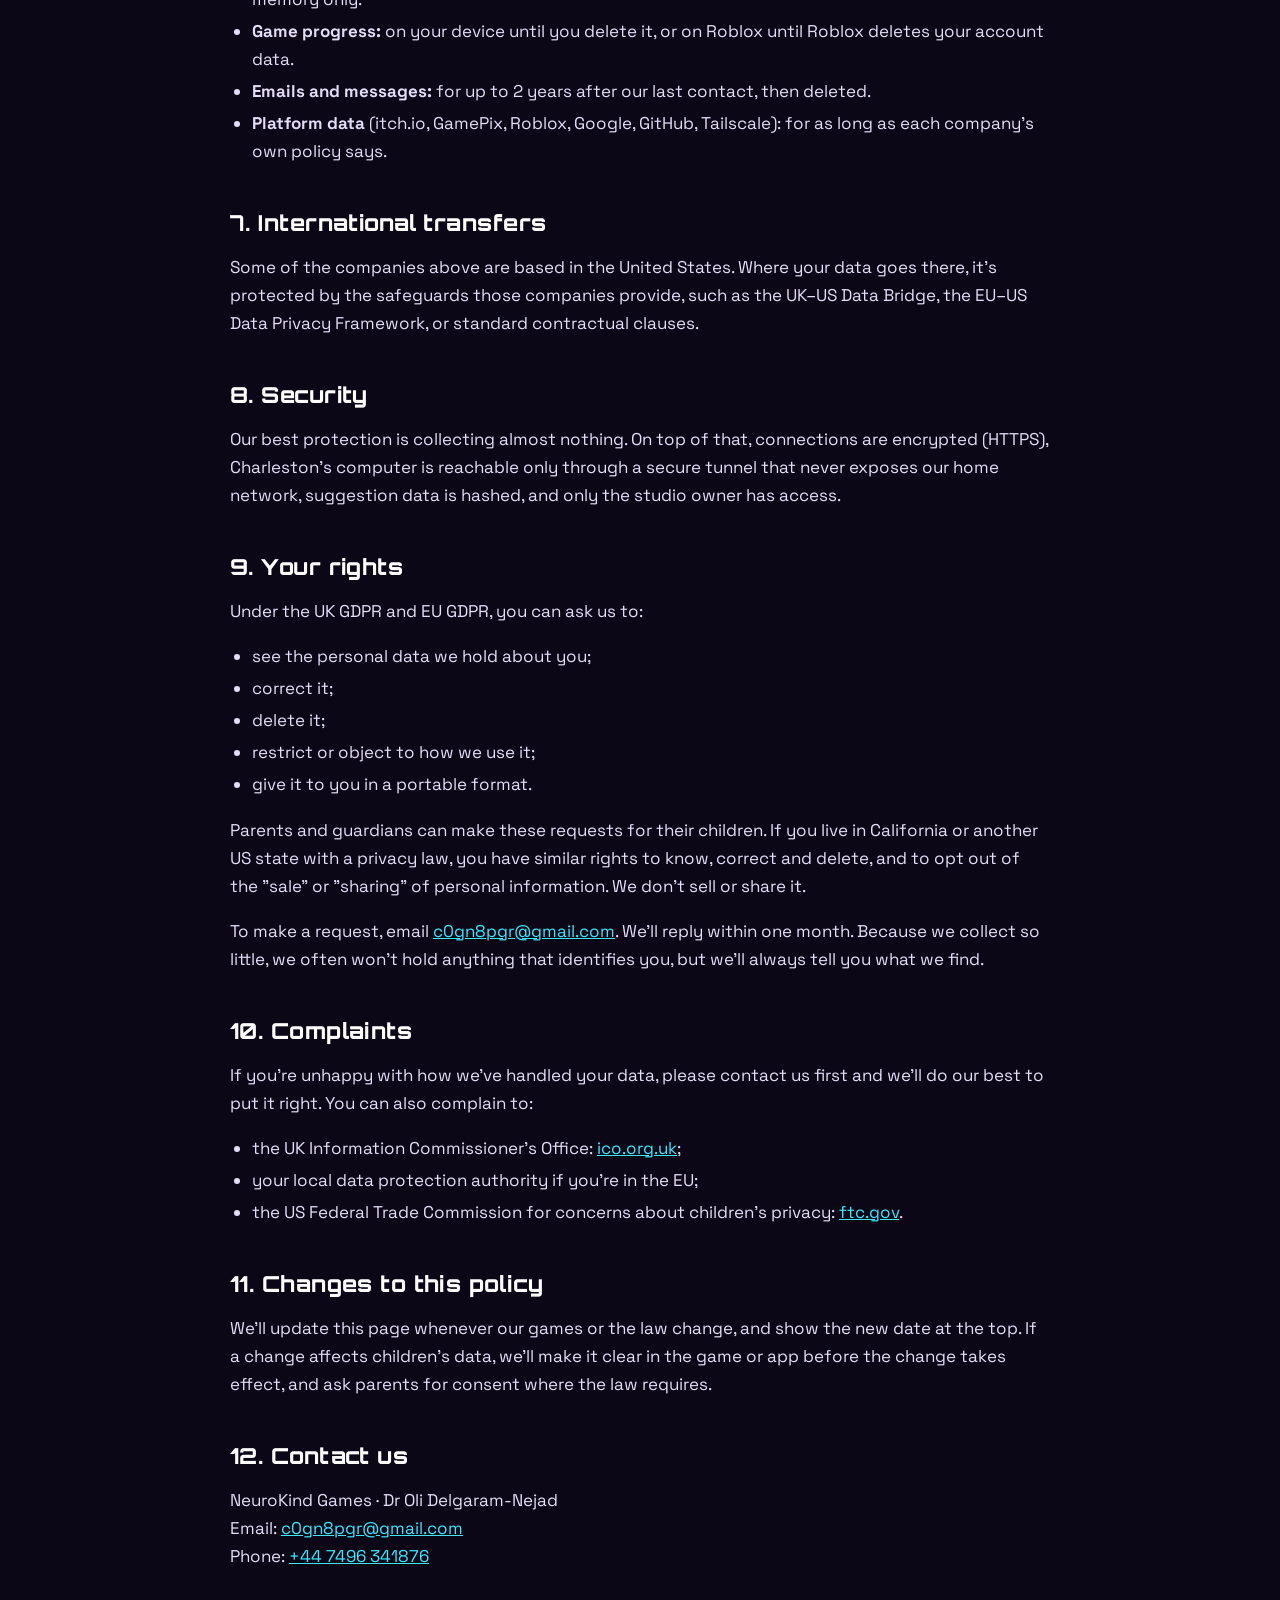
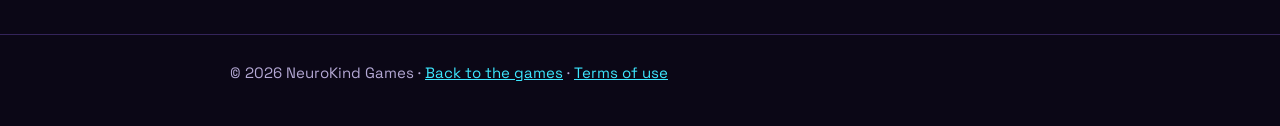
==== commit 0b181fa5: "Add files via upload" ====
--- a/privacy.html
+++ b/privacy.html
@@ -125,12 +125,12 @@
 <h3>3.5 Our Android apps on Google Play</h3>
 <ul>
   <li>Our apps <strong>collect no personal data</strong>. They don't ask for your name, email address, photos, contacts or location, and don't use the Android advertising ID or other device identifiers.</li>
-  <li>Your progress (for example your pet and its outfits, your sticker book, your paintings and the colours you have collected, or your cafe, its furniture and the lessons you have finished) is stored <strong>on your device only</strong>, and is deleted when you uninstall the app. In Stick and Learn, children can make people that look like themselves, their family and friends from drawn sticker pieces (skin tone, hair, clothes, glasses, a wheelchair and so on). These are just stickers saved in the app on the device: no photo is taken, nothing is analysed, and nothing leaves the device.</li>
+  <li>Your progress (for example your pet and its outfits, your sticker book, your paintings and the colours you have collected, your cafe, its furniture and the lessons you have finished, or your stars, trophies, outfits and best times in Smart Sports) is stored <strong>on your device only</strong>, and is deleted when you uninstall the app. In Stick and Learn, children can make people that look like themselves, their family and friends from drawn sticker pieces (skin tone, hair, clothes, glasses, a wheelchair and so on). These are just stickers saved in the app on the device: no photo is taken, nothing is analysed, and nothing leaves the device.</li>
   <li>Our apps contain <strong>no ads, no in-app purchases, no chat, no social features and no links to social media</strong>.</li>
   <li>Our apps <strong>have no internet access</strong>: they don't request Android's internet permission, so they can't send anything anywhere.</li>
   <li>We use no third-party software kits (SDKs) that collect data.</li>
   <li>Android's cloud backup is switched off for our apps, so your saves aren't copied to your Google account either.</li>
-  <li>Each app shows a short version of this policy inside it (BrainyPet, Stick and Learn, Paint and Learn and Clever Cafe: the Grown-ups area, behind the padlock; Mind Palace: Settings, then Privacy).</li>
+  <li>Each app shows a short version of this policy inside it (BrainyPet, Stick and Learn, Paint and Learn, Clever Cafe and Smart Sports: the Grown-ups area, behind the padlock; Mind Palace: Settings, then Privacy).</li>
   <li>Google Play may send us anonymous crash reports and download statistics through its Play Console, under <a href="https://policies.google.com/privacy" rel="noopener">Google's privacy policy</a>. These help us fix bugs and don't identify you.</li>
 </ul>
 <p>Each app's <strong>Data safety</strong> section on Google Play matches this policy. If an app ever needs to change any of this, we'll update this policy and the Data safety section before the change is released.</p>
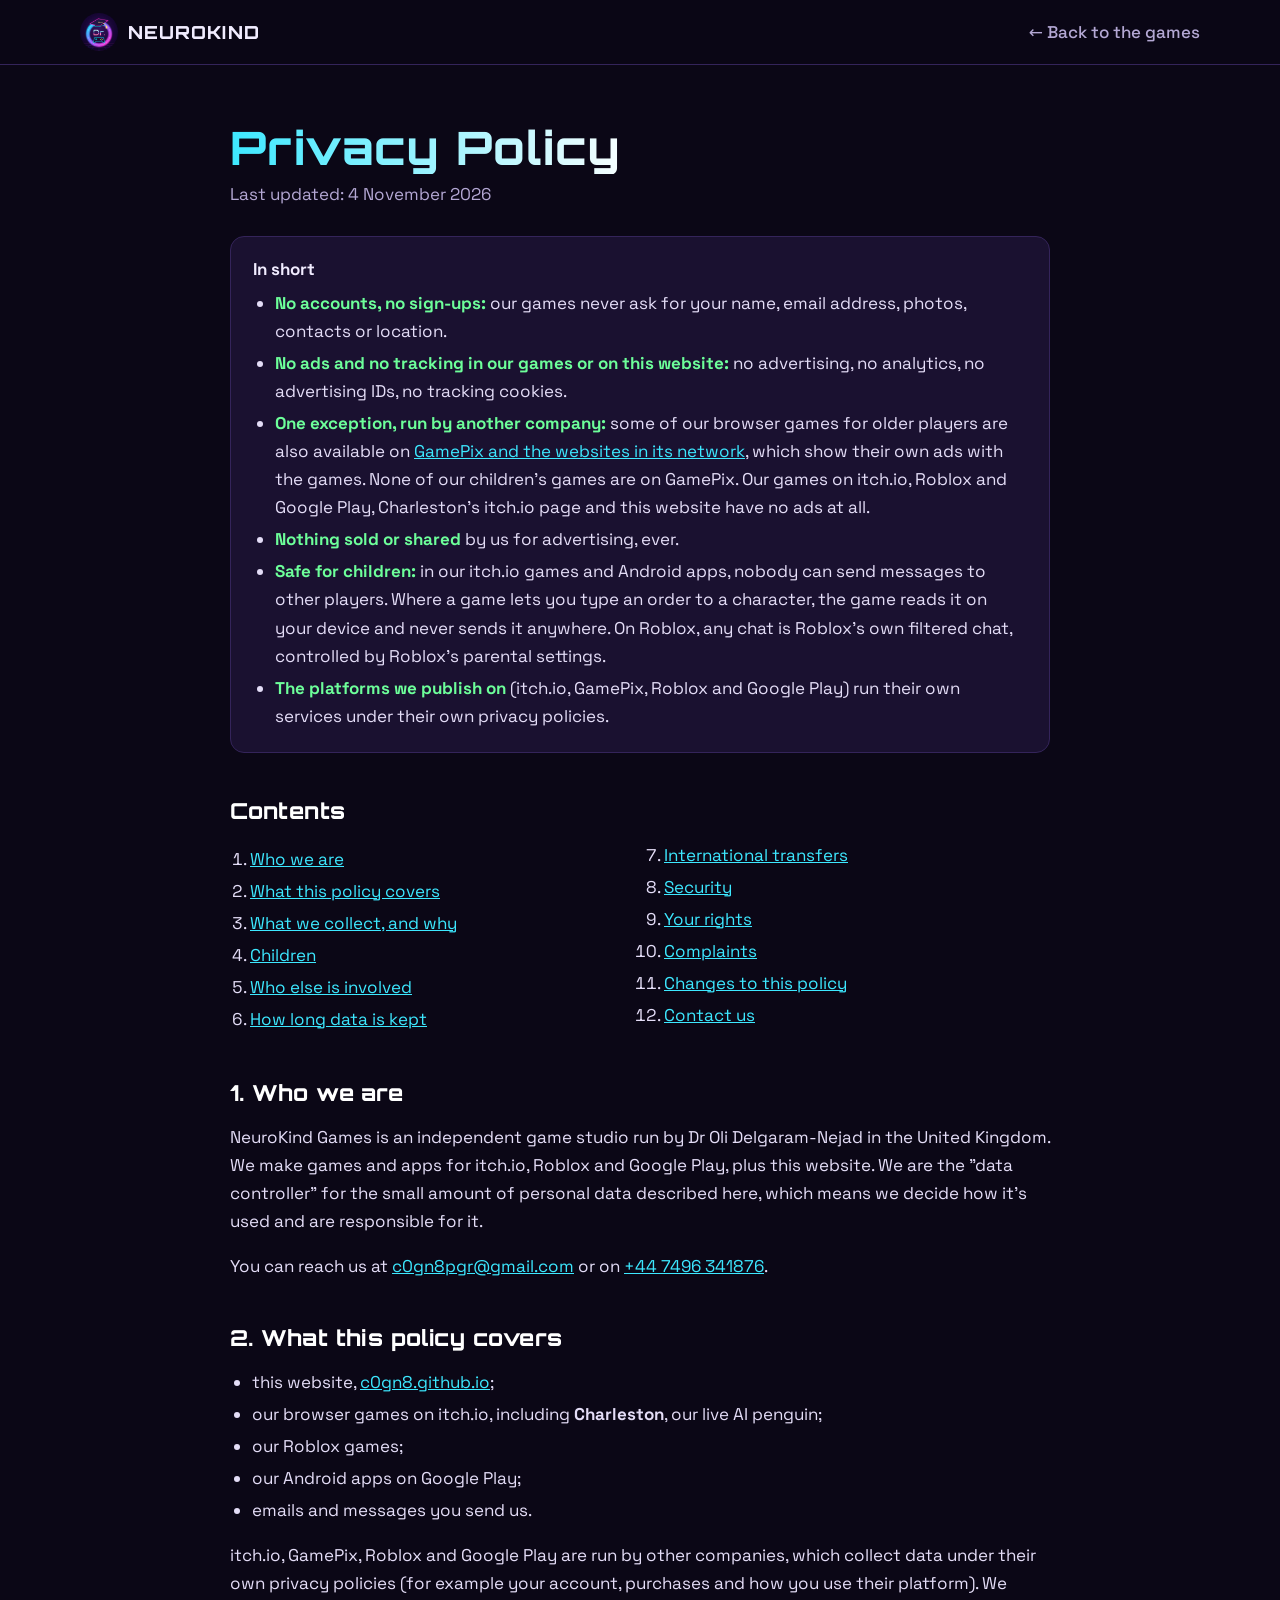
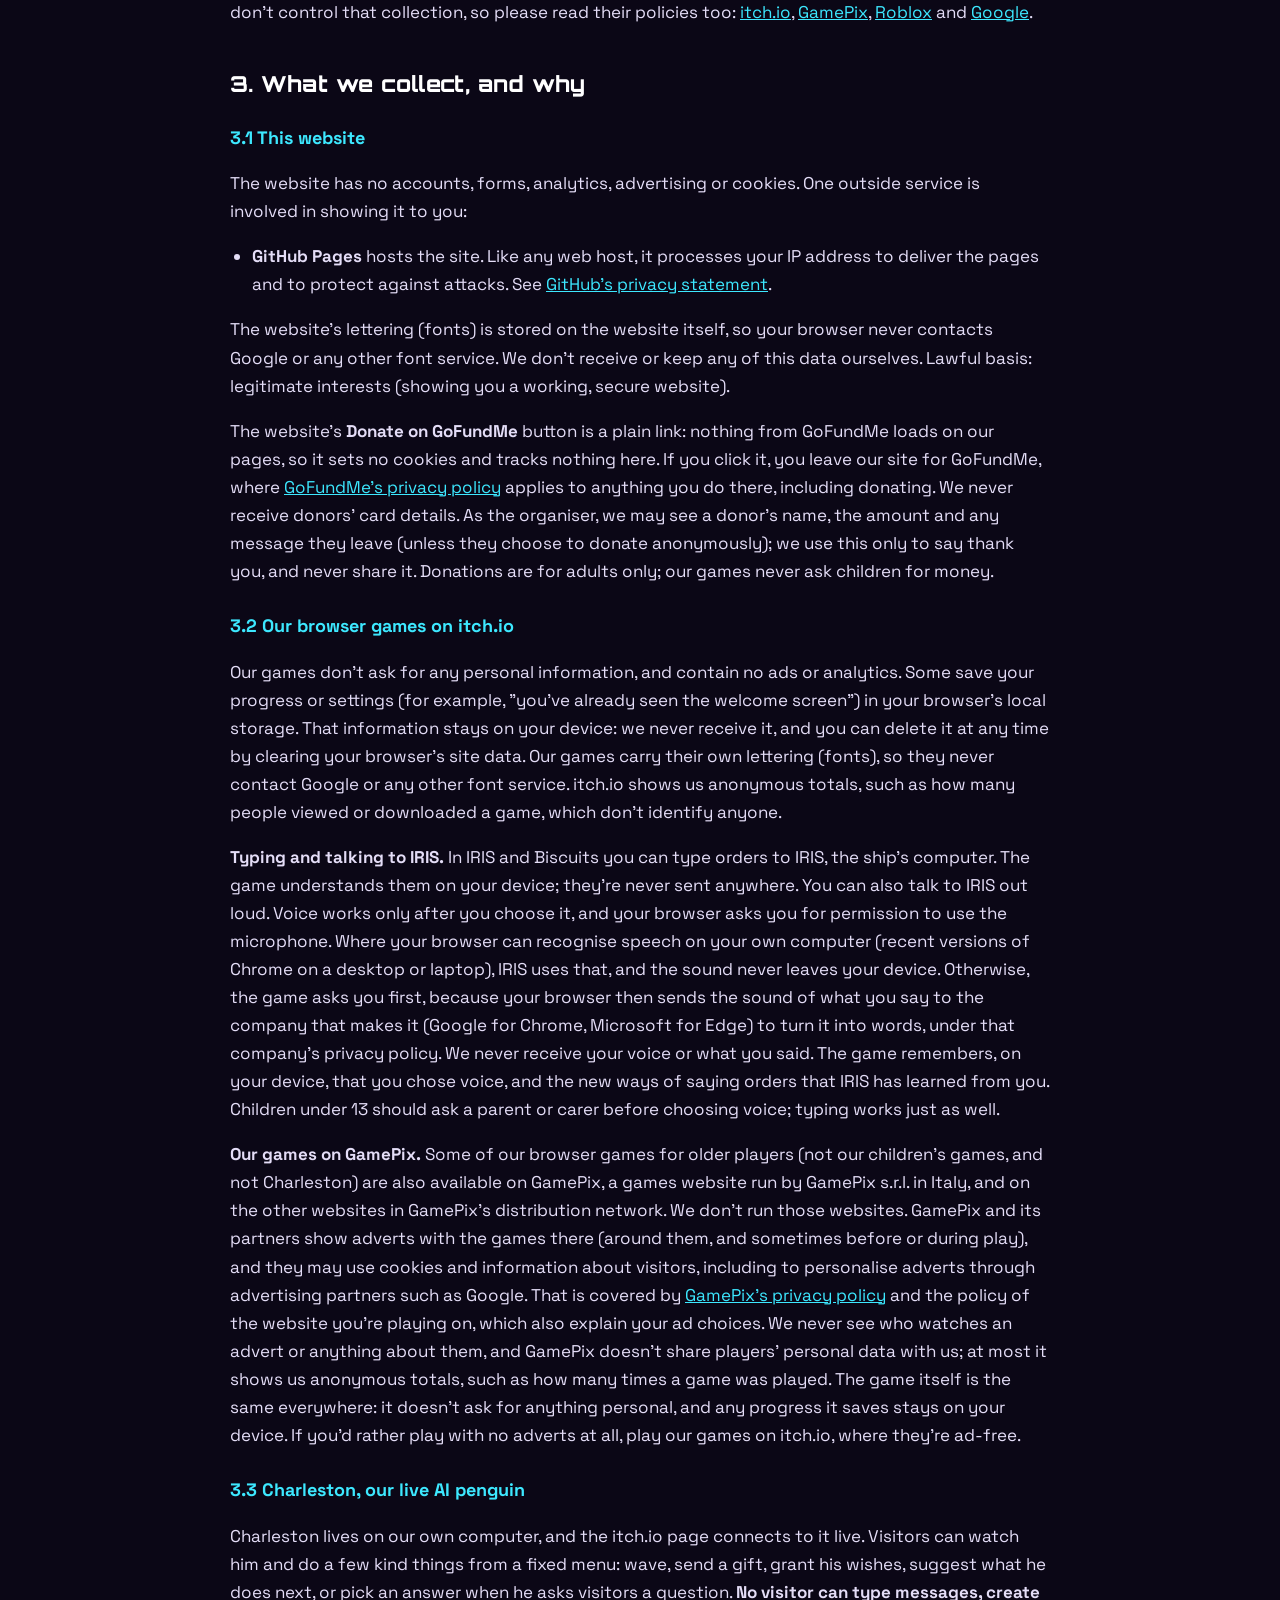
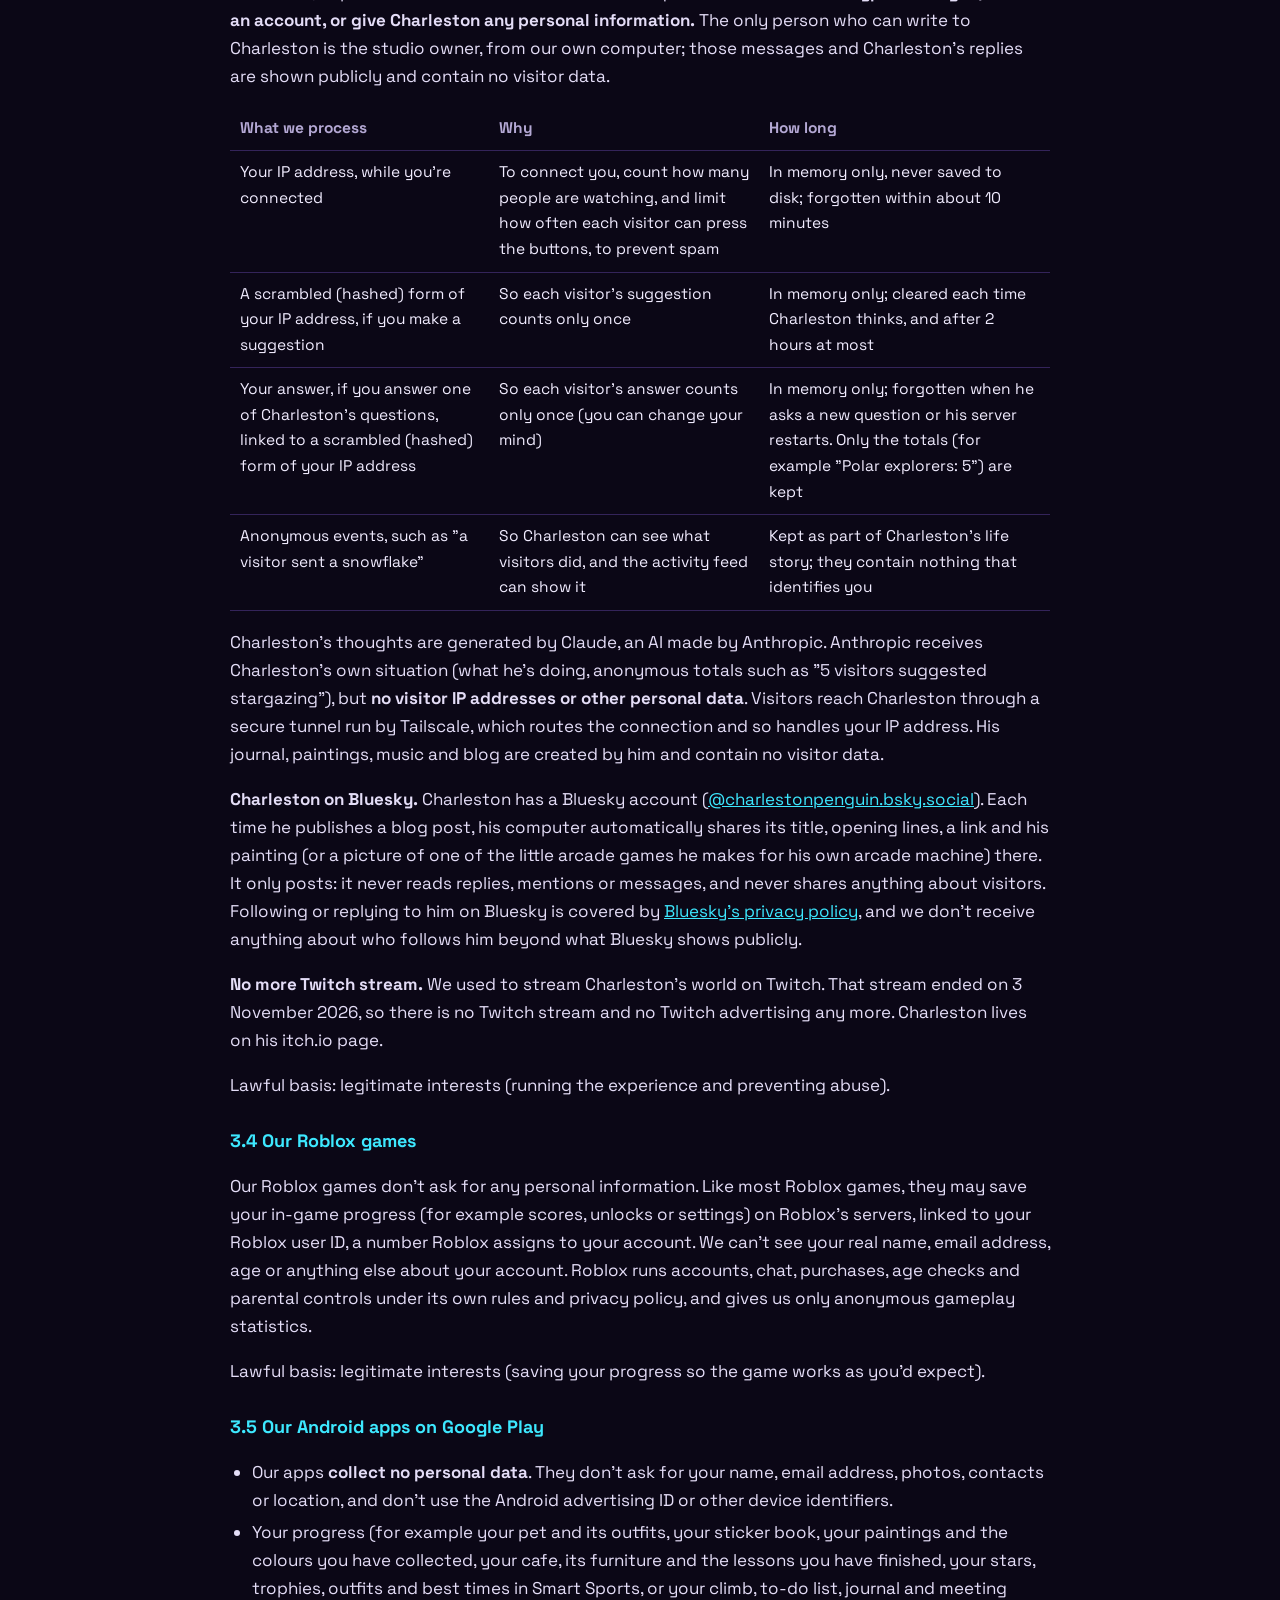
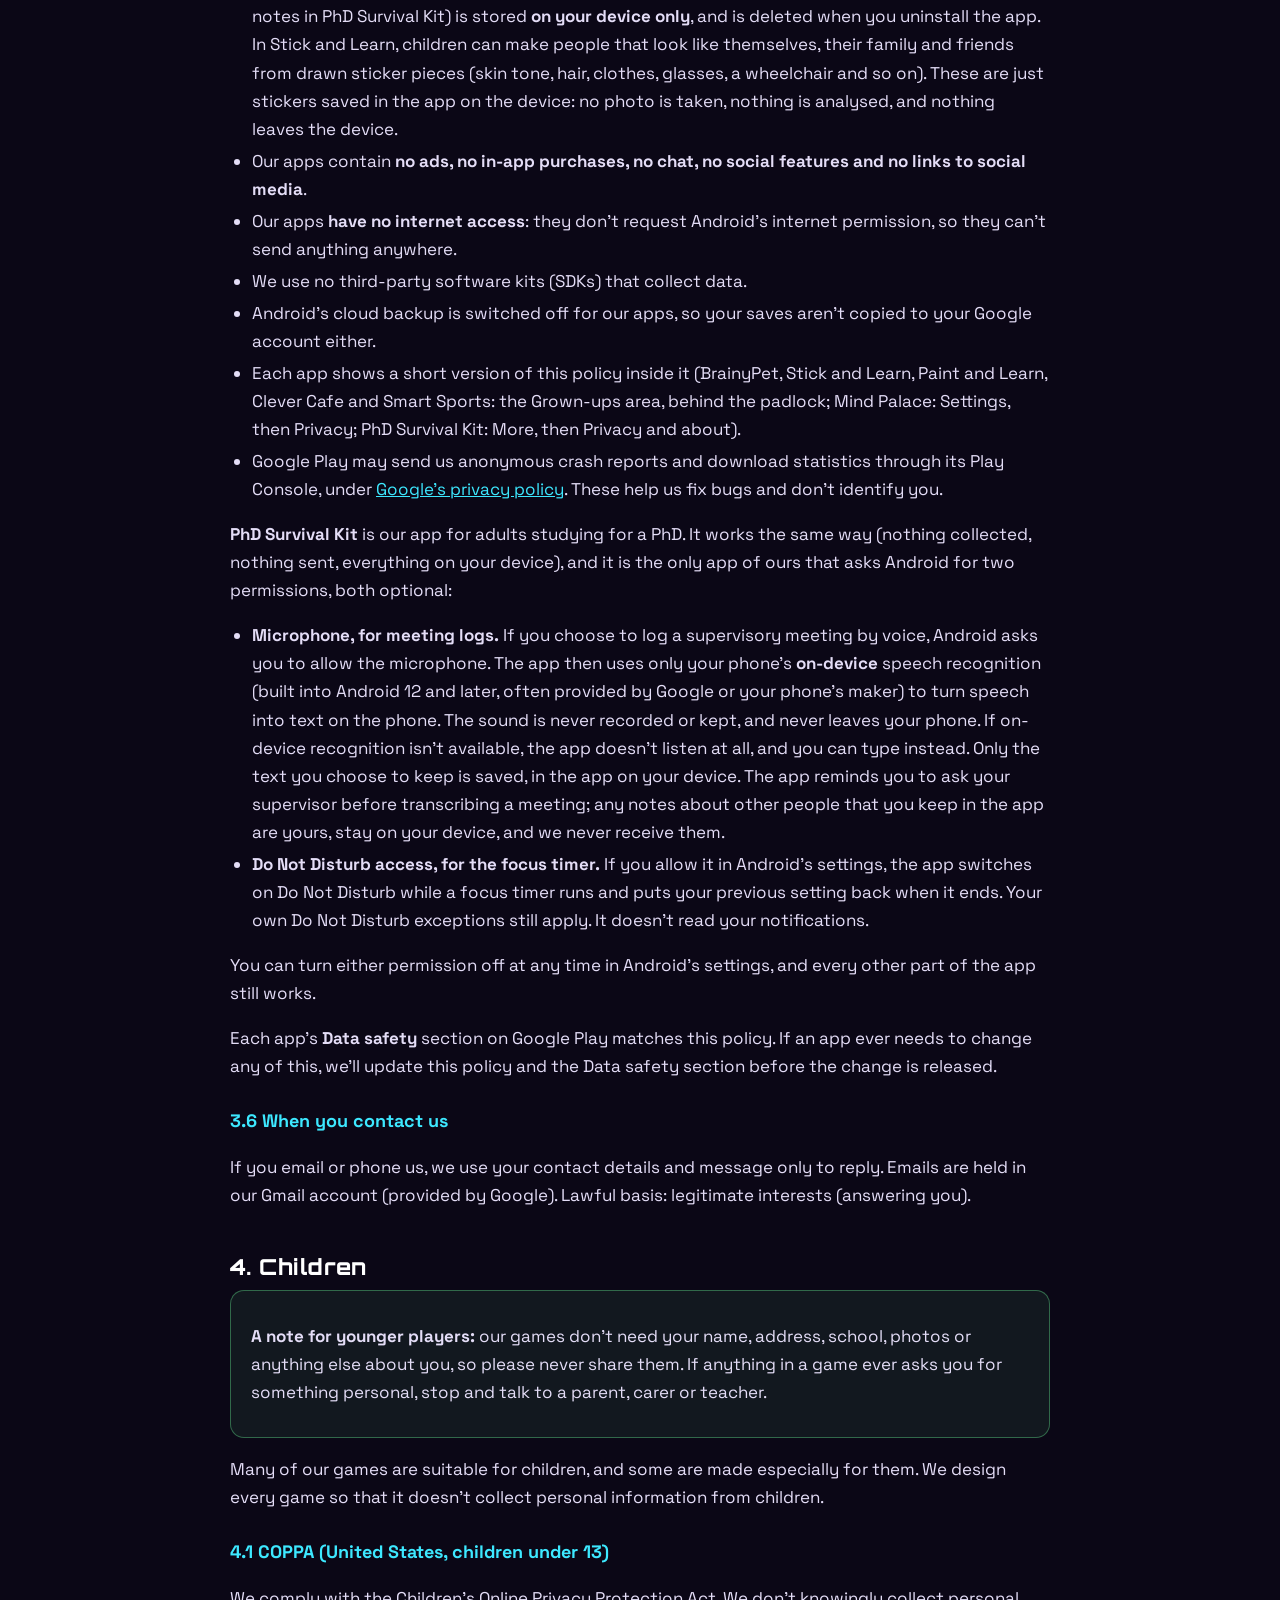
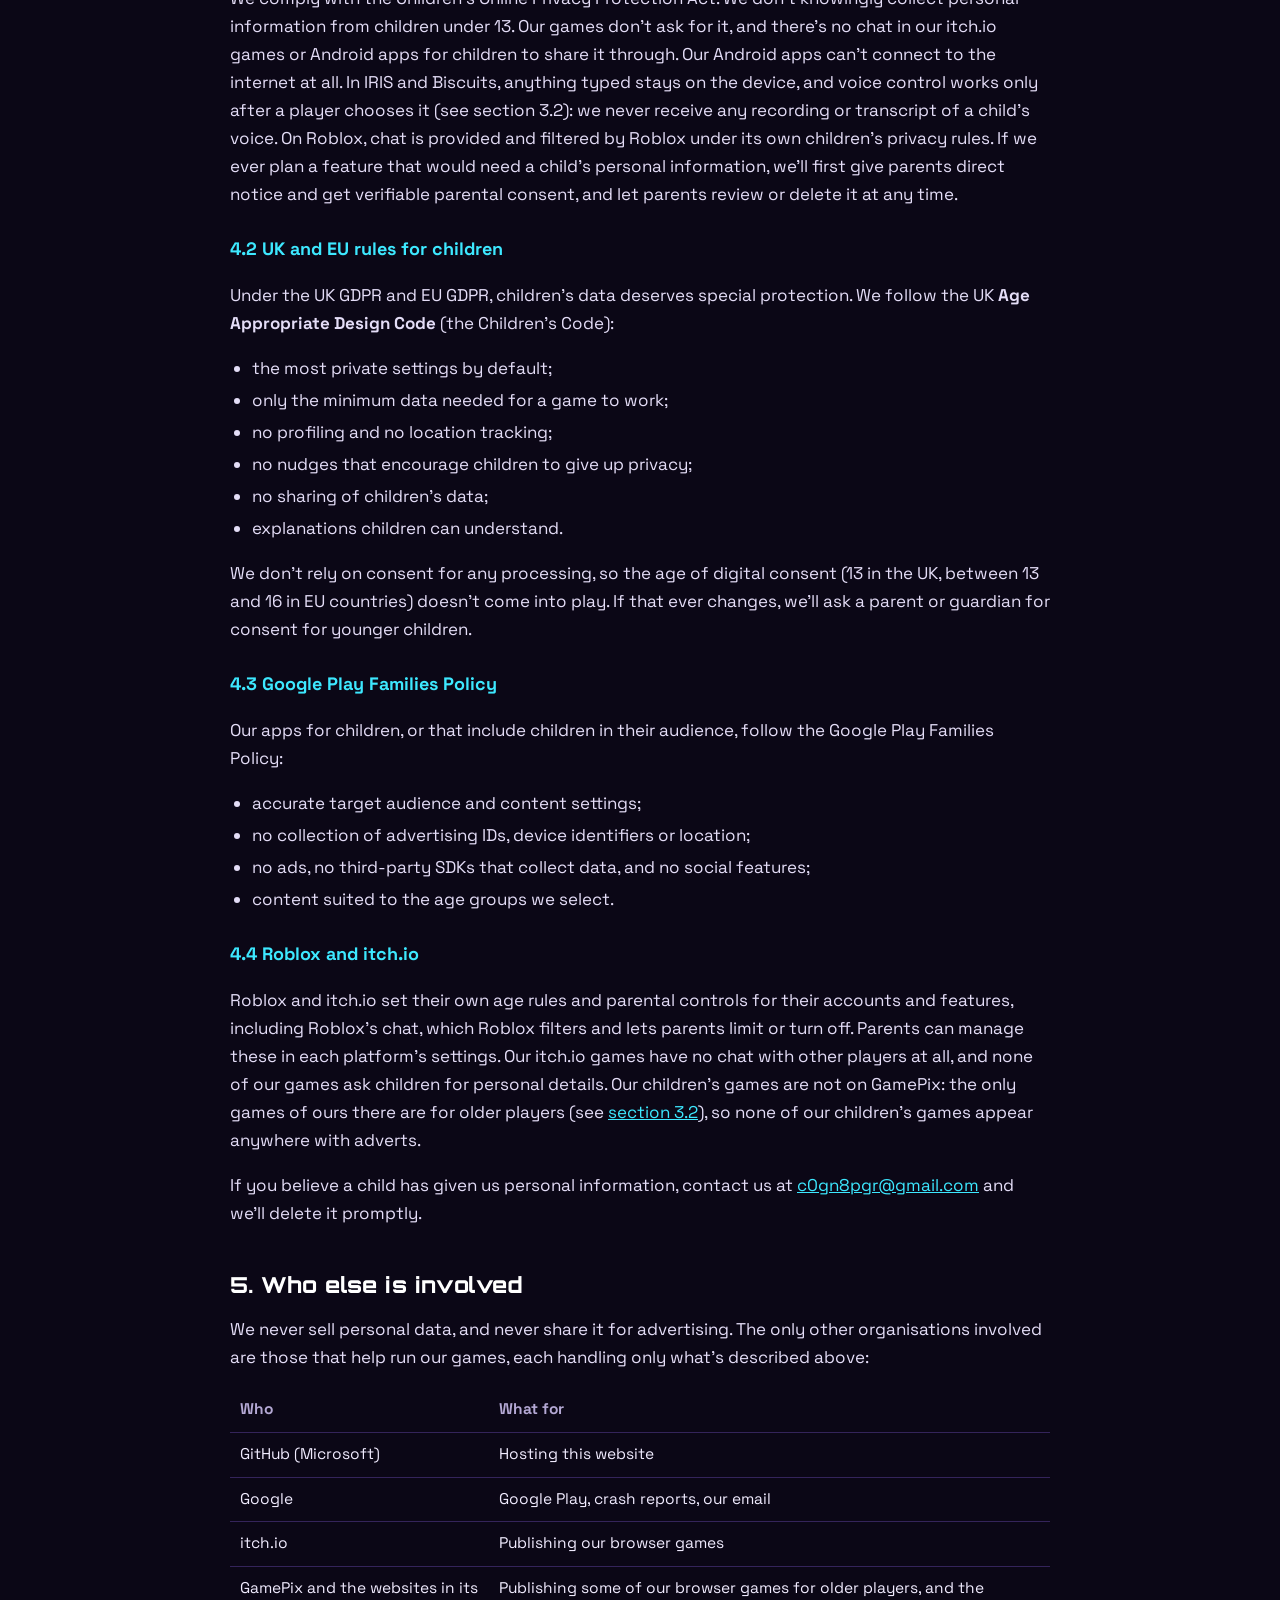
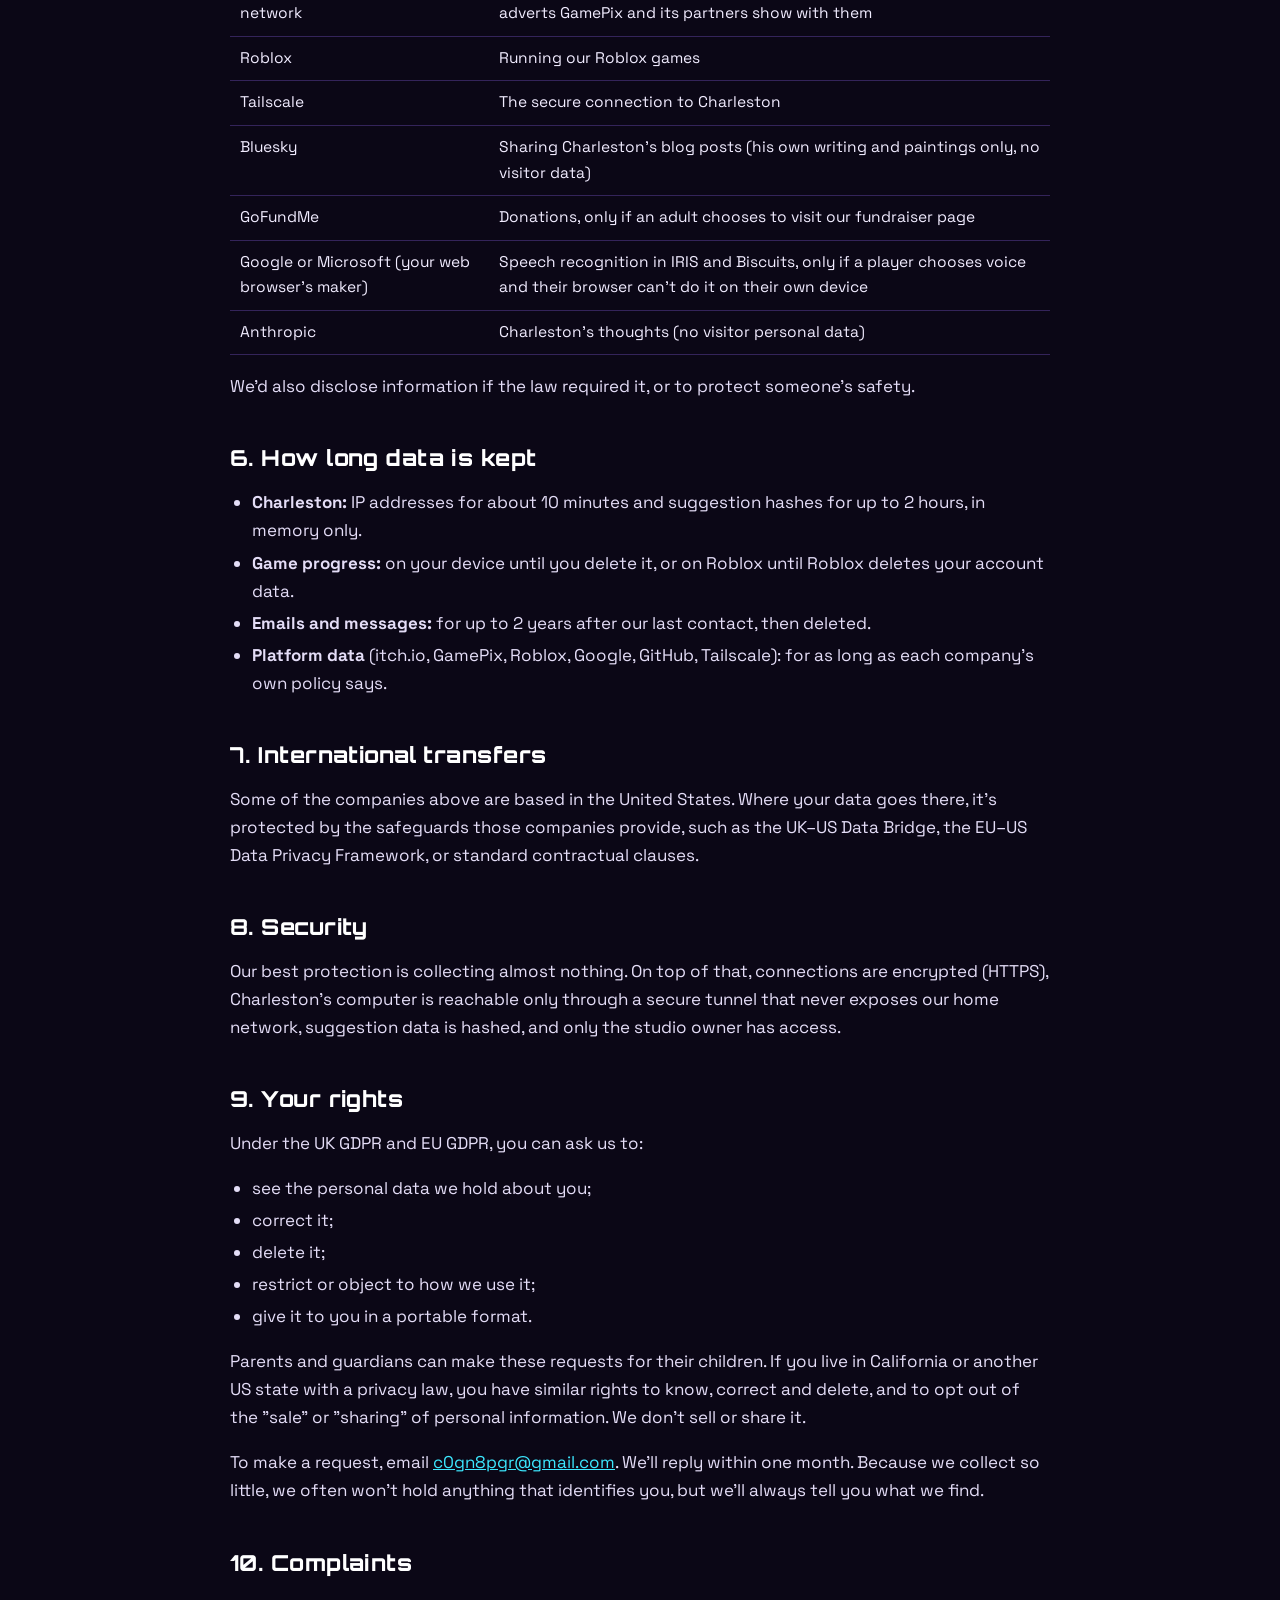
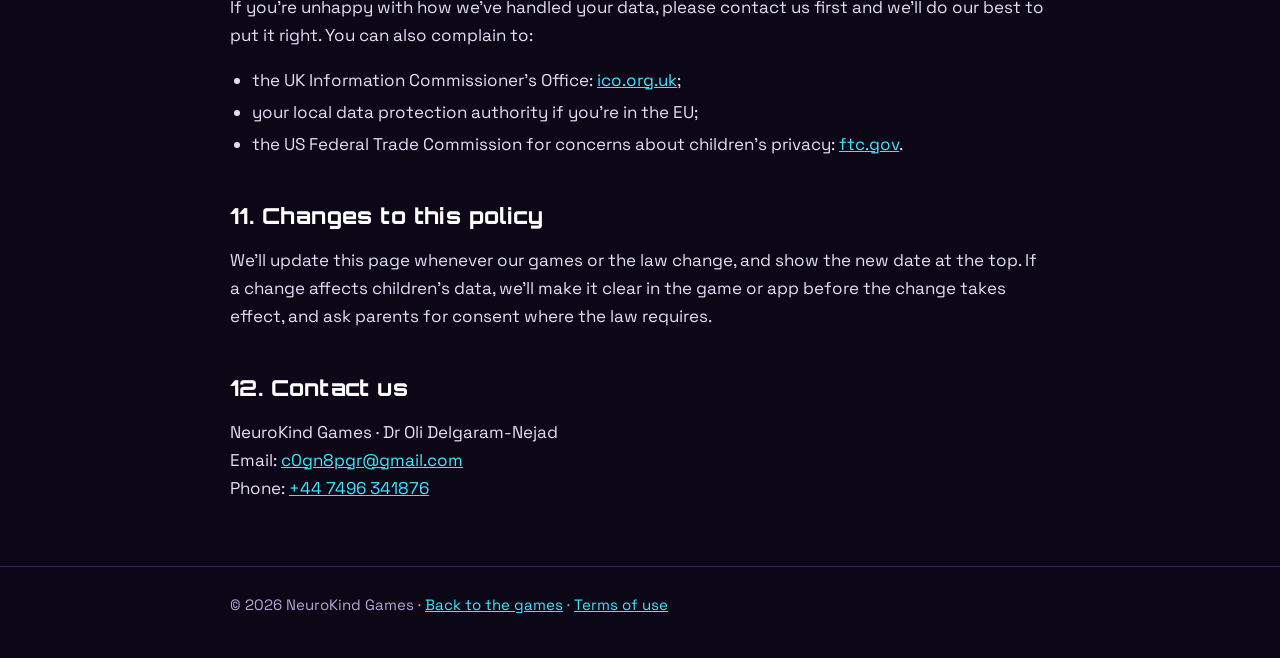
==== commit 635e9e82: "Add files via upload" ====
--- a/privacy.html
+++ b/privacy.html
@@ -44,7 +44,7 @@
 
 <main class="wrap">
 <h1>Privacy Policy</h1>
-<p class="updated">Last updated: 3 November 2026</p>
+<p class="updated">Last updated: 4 November 2026</p>
 
 <div class="summary">
   <strong>In short</strong>
@@ -125,14 +125,20 @@
 <h3>3.5 Our Android apps on Google Play</h3>
 <ul>
   <li>Our apps <strong>collect no personal data</strong>. They don't ask for your name, email address, photos, contacts or location, and don't use the Android advertising ID or other device identifiers.</li>
-  <li>Your progress (for example your pet and its outfits, your sticker book, your paintings and the colours you have collected, your cafe, its furniture and the lessons you have finished, or your stars, trophies, outfits and best times in Smart Sports) is stored <strong>on your device only</strong>, and is deleted when you uninstall the app. In Stick and Learn, children can make people that look like themselves, their family and friends from drawn sticker pieces (skin tone, hair, clothes, glasses, a wheelchair and so on). These are just stickers saved in the app on the device: no photo is taken, nothing is analysed, and nothing leaves the device.</li>
+  <li>Your progress (for example your pet and its outfits, your sticker book, your paintings and the colours you have collected, your cafe, its furniture and the lessons you have finished, your stars, trophies, outfits and best times in Smart Sports, or your climb, to-do list, journal and meeting notes in PhD Survival Kit) is stored <strong>on your device only</strong>, and is deleted when you uninstall the app. In Stick and Learn, children can make people that look like themselves, their family and friends from drawn sticker pieces (skin tone, hair, clothes, glasses, a wheelchair and so on). These are just stickers saved in the app on the device: no photo is taken, nothing is analysed, and nothing leaves the device.</li>
   <li>Our apps contain <strong>no ads, no in-app purchases, no chat, no social features and no links to social media</strong>.</li>
   <li>Our apps <strong>have no internet access</strong>: they don't request Android's internet permission, so they can't send anything anywhere.</li>
   <li>We use no third-party software kits (SDKs) that collect data.</li>
   <li>Android's cloud backup is switched off for our apps, so your saves aren't copied to your Google account either.</li>
-  <li>Each app shows a short version of this policy inside it (BrainyPet, Stick and Learn, Paint and Learn, Clever Cafe and Smart Sports: the Grown-ups area, behind the padlock; Mind Palace: Settings, then Privacy).</li>
+  <li>Each app shows a short version of this policy inside it (BrainyPet, Stick and Learn, Paint and Learn, Clever Cafe and Smart Sports: the Grown-ups area, behind the padlock; Mind Palace: Settings, then Privacy; PhD Survival Kit: More, then Privacy and about).</li>
   <li>Google Play may send us anonymous crash reports and download statistics through its Play Console, under <a href="https://policies.google.com/privacy" rel="noopener">Google's privacy policy</a>. These help us fix bugs and don't identify you.</li>
 </ul>
+<p><strong>PhD Survival Kit</strong> is our app for adults studying for a PhD. It works the same way (nothing collected, nothing sent, everything on your device), and it is the only app of ours that asks Android for two permissions, both optional:</p>
+<ul>
+  <li><strong>Microphone, for meeting logs.</strong> If you choose to log a supervisory meeting by voice, Android asks you to allow the microphone. The app then uses only your phone's <strong>on-device</strong> speech recognition (built into Android 12 and later, often provided by Google or your phone's maker) to turn speech into text on the phone. The sound is never recorded or kept, and never leaves your phone. If on-device recognition isn't available, the app doesn't listen at all, and you can type instead. Only the text you choose to keep is saved, in the app on your device. The app reminds you to ask your supervisor before transcribing a meeting; any notes about other people that you keep in the app are yours, stay on your device, and we never receive them.</li>
+  <li><strong>Do Not Disturb access, for the focus timer.</strong> If you allow it in Android's settings, the app switches on Do Not Disturb while a focus timer runs and puts your previous setting back when it ends. Your own Do Not Disturb exceptions still apply. It doesn't read your notifications.</li>
+</ul>
+<p>You can turn either permission off at any time in Android's settings, and every other part of the app still works.</p>
 <p>Each app's <strong>Data safety</strong> section on Google Play matches this policy. If an app ever needs to change any of this, we'll update this policy and the Data safety section before the change is released.</p>
 
 <h3>3.6 When you contact us</h3>
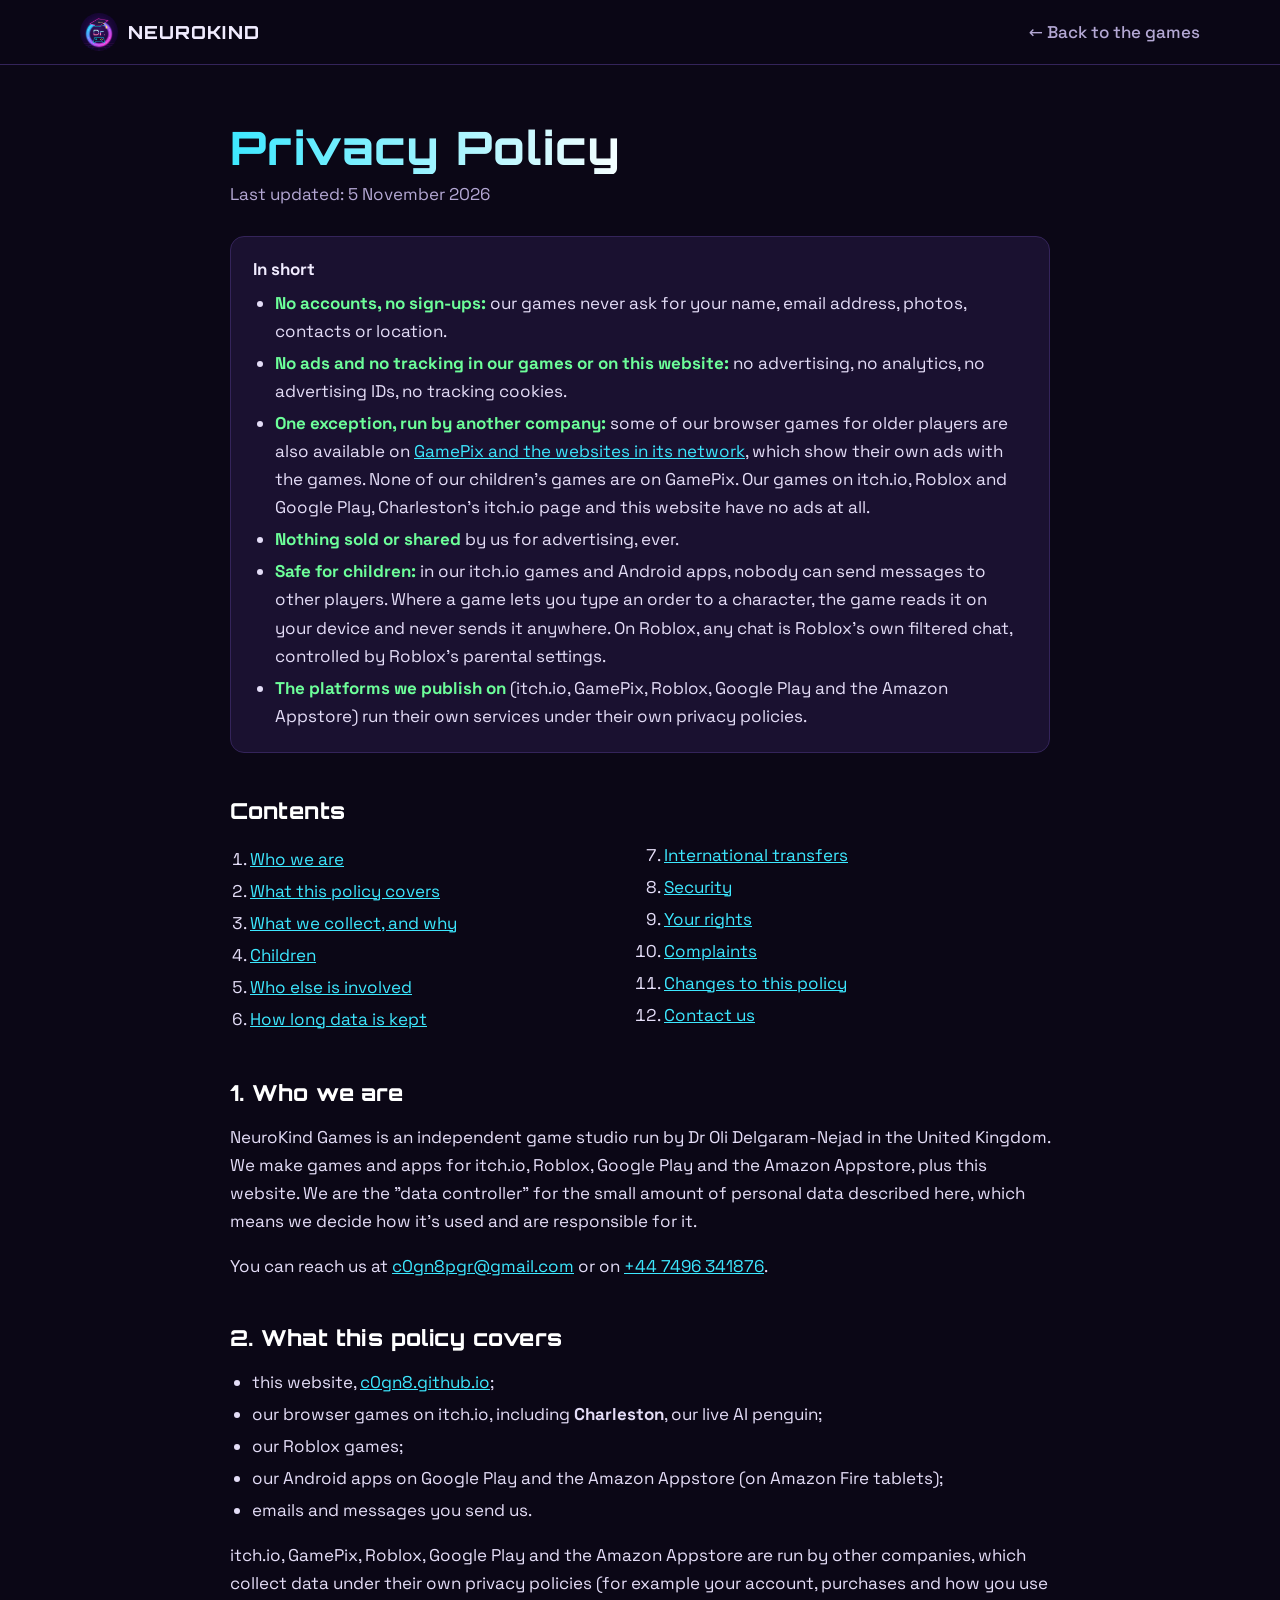
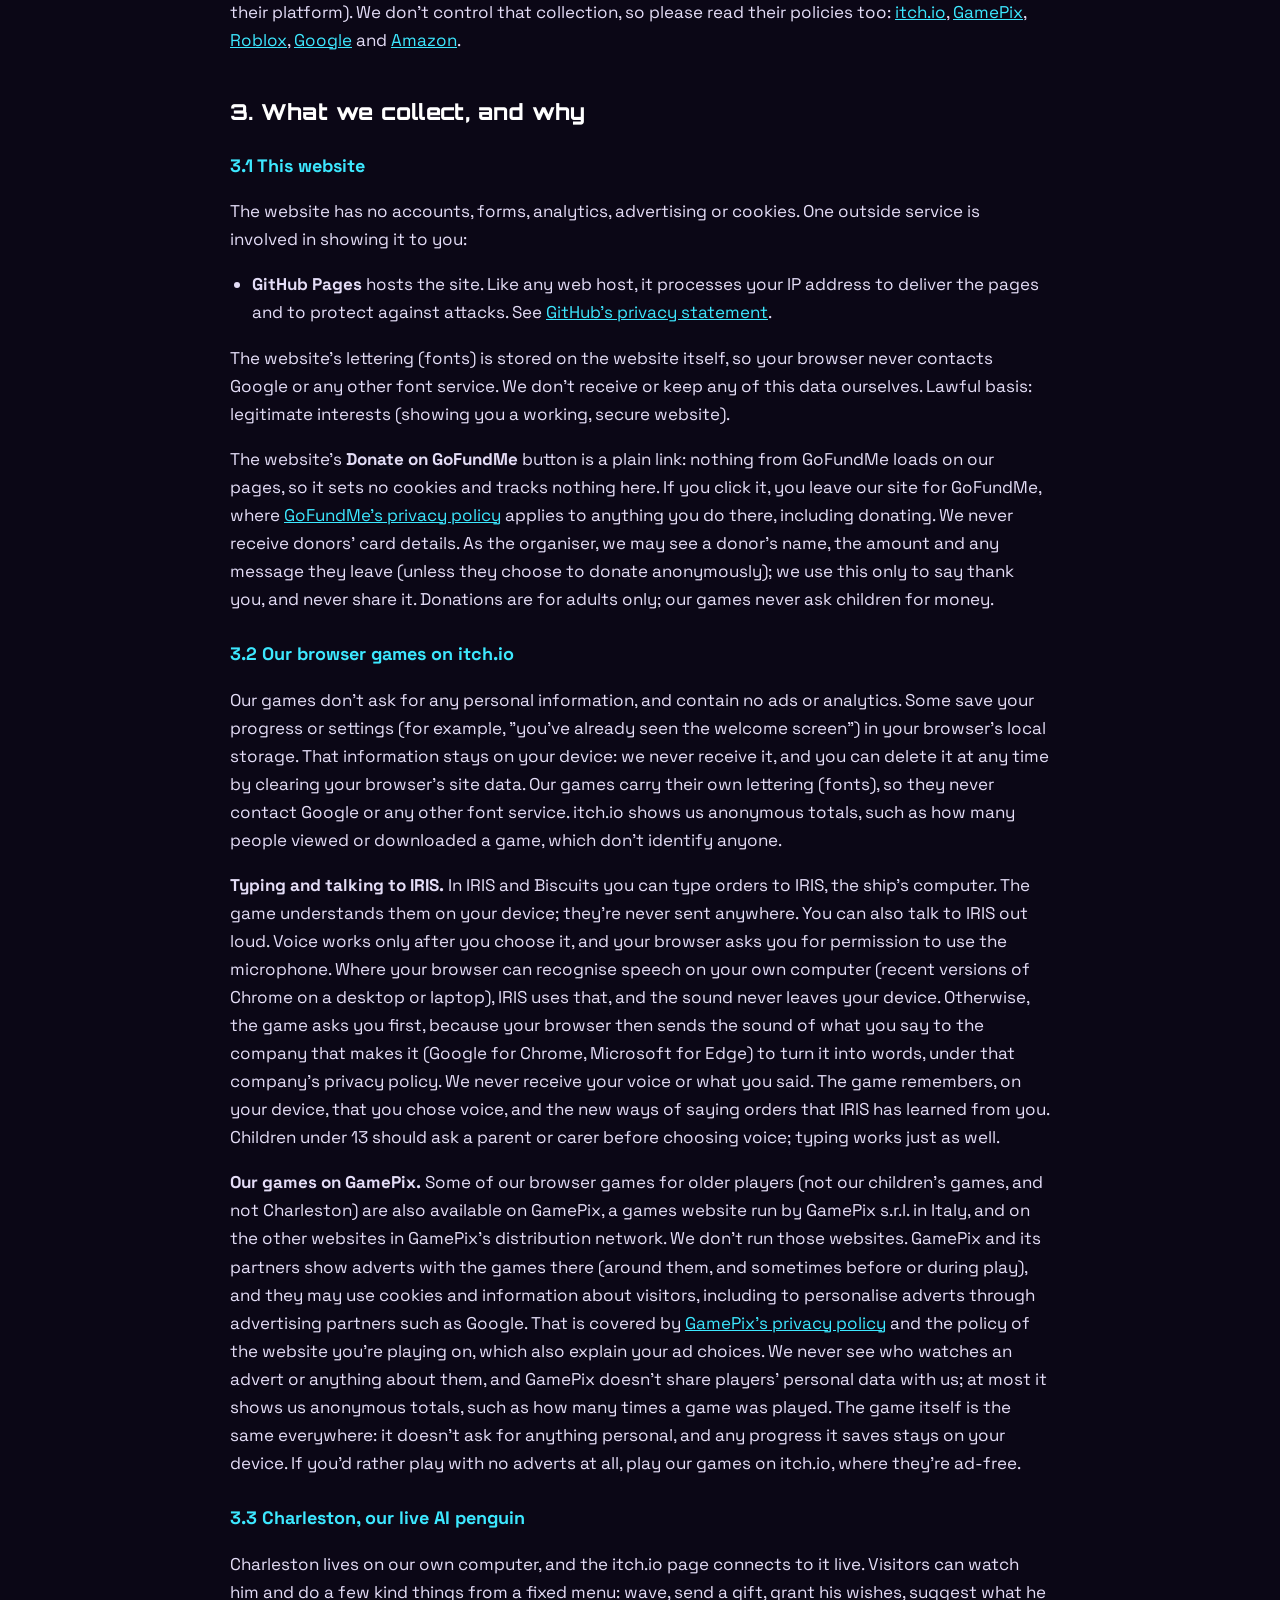
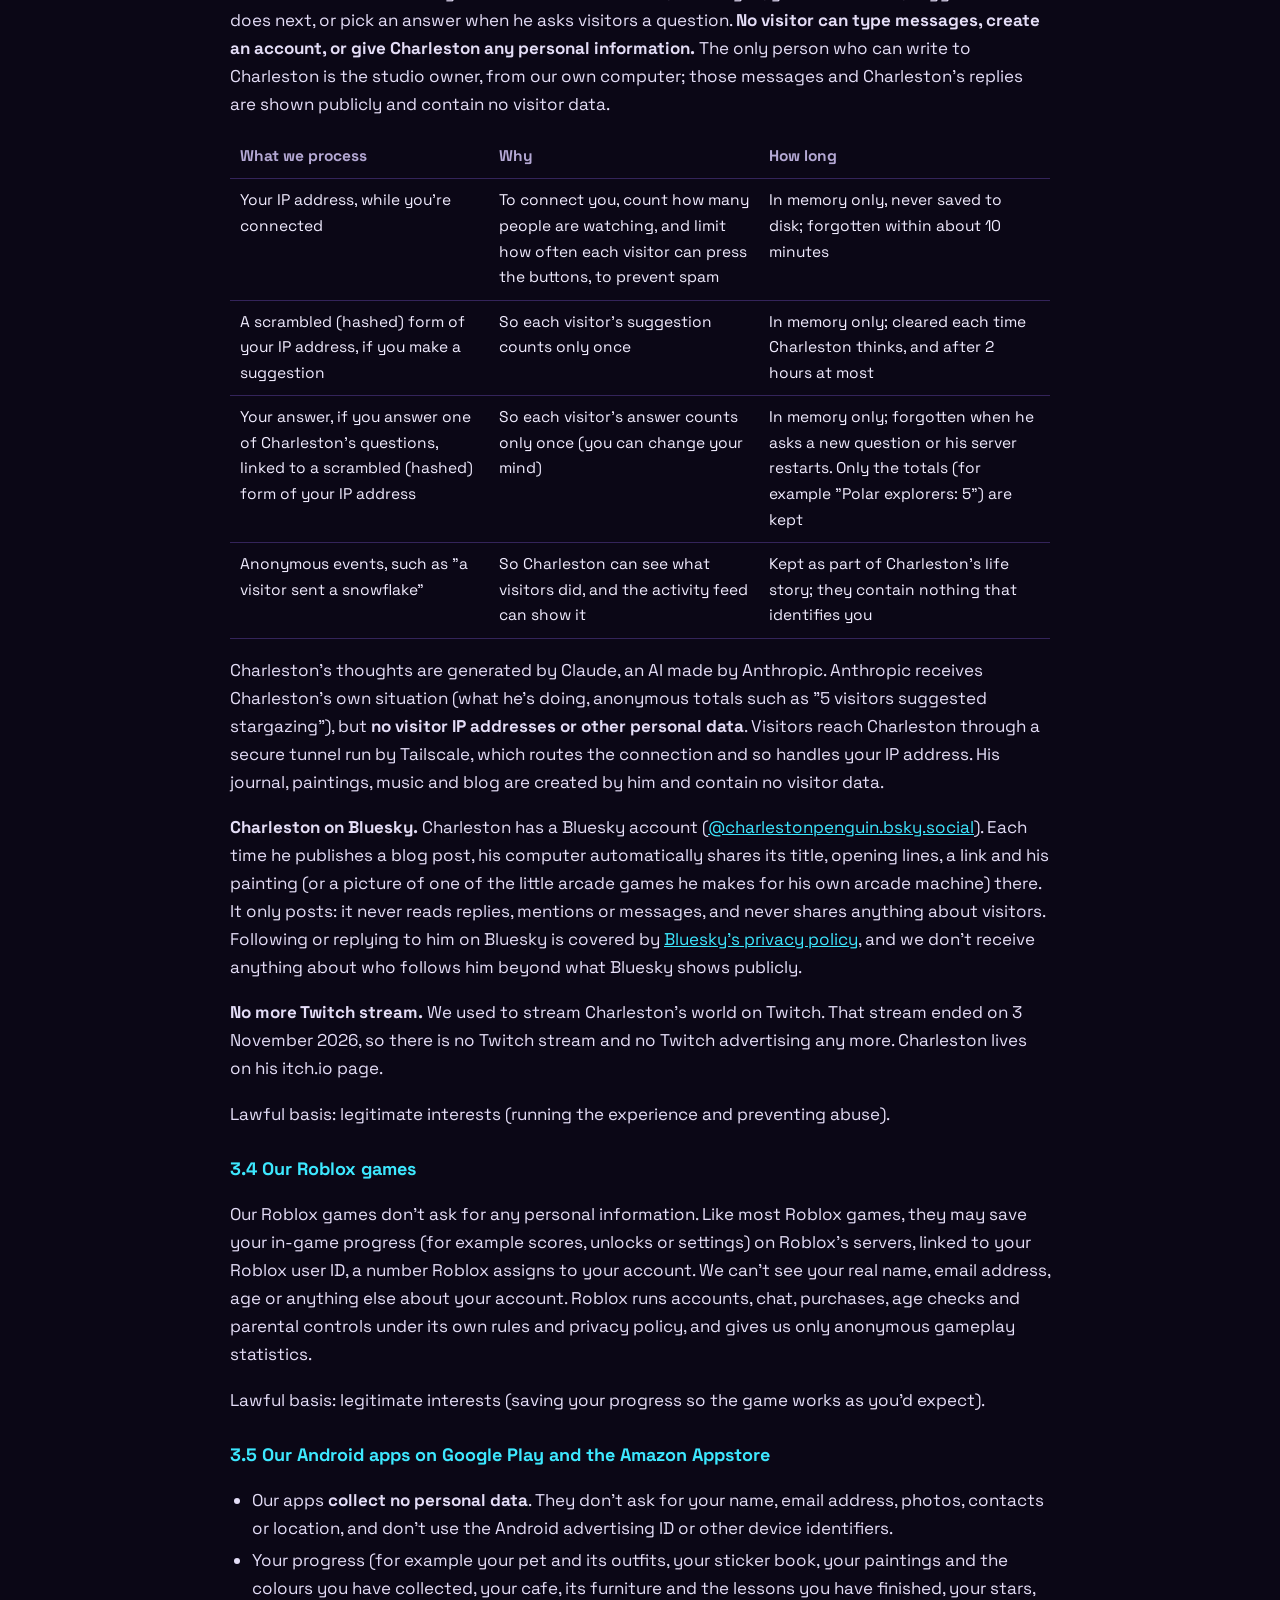
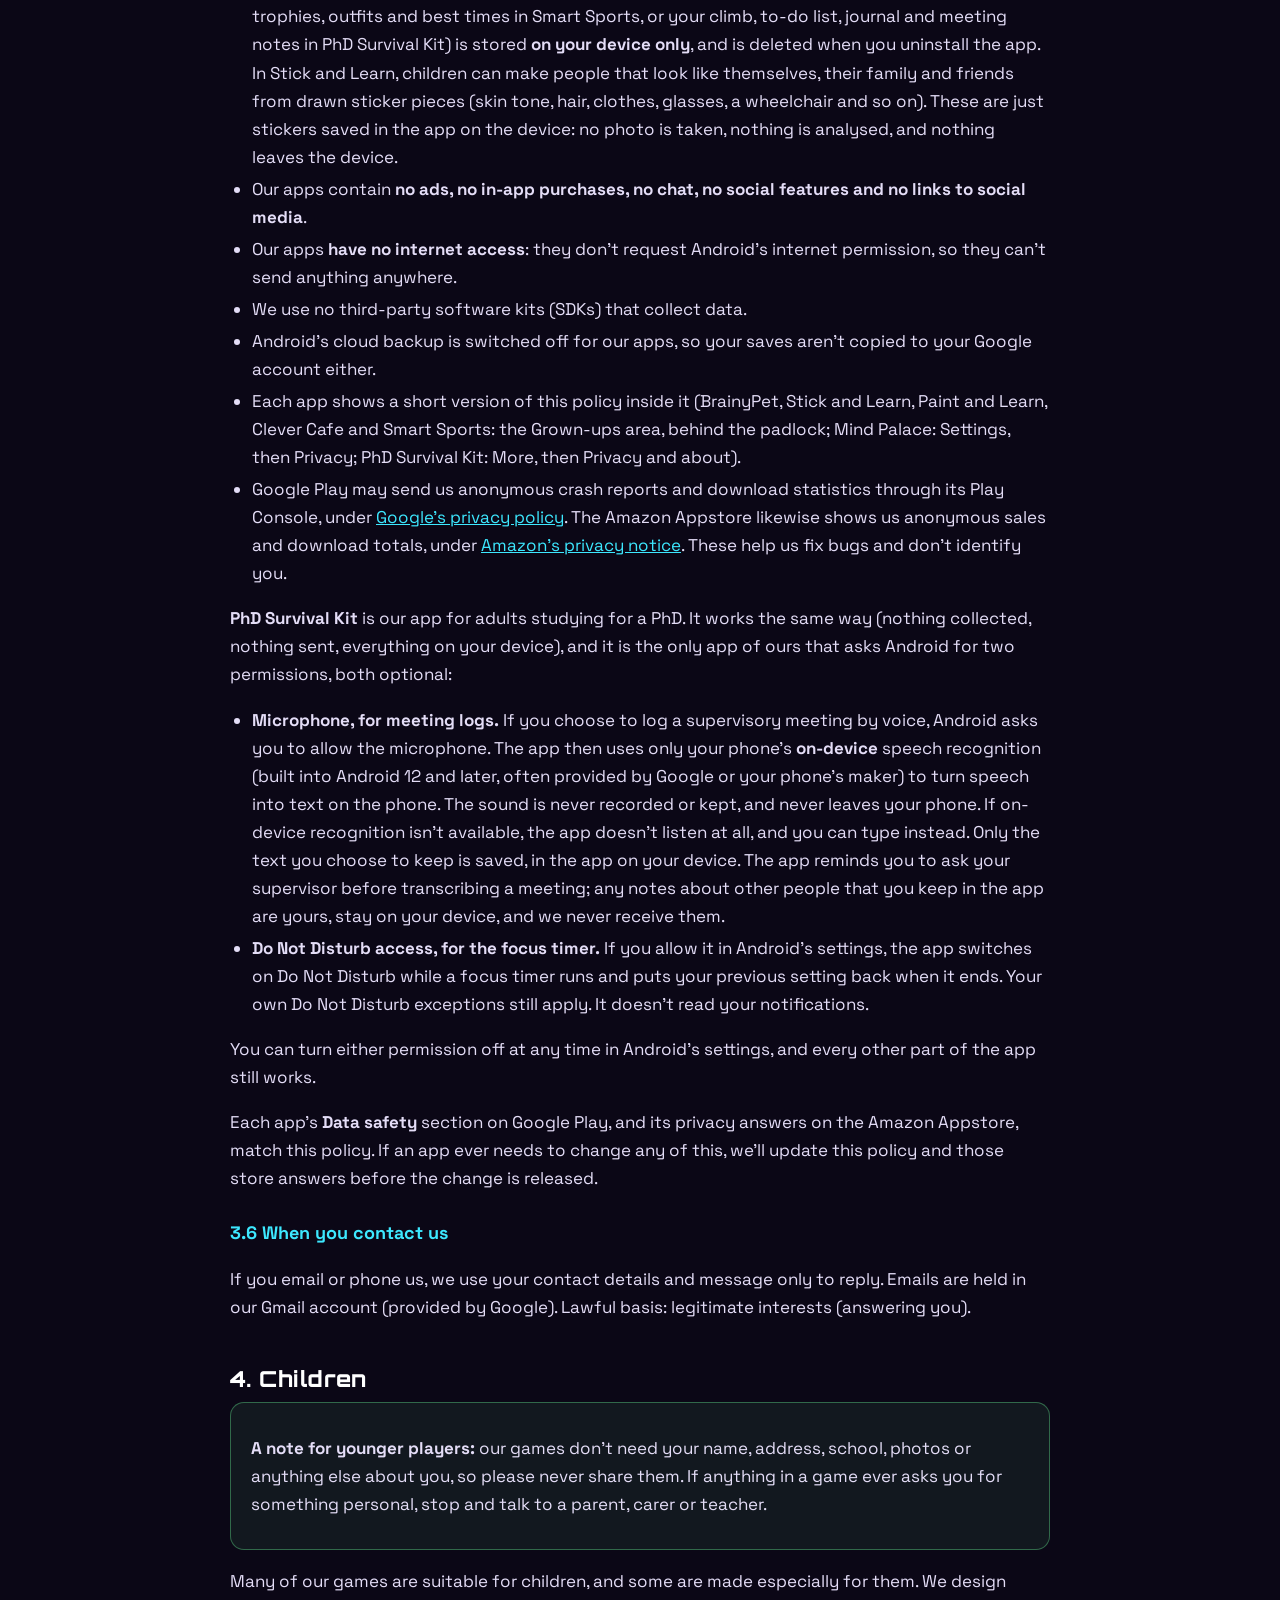
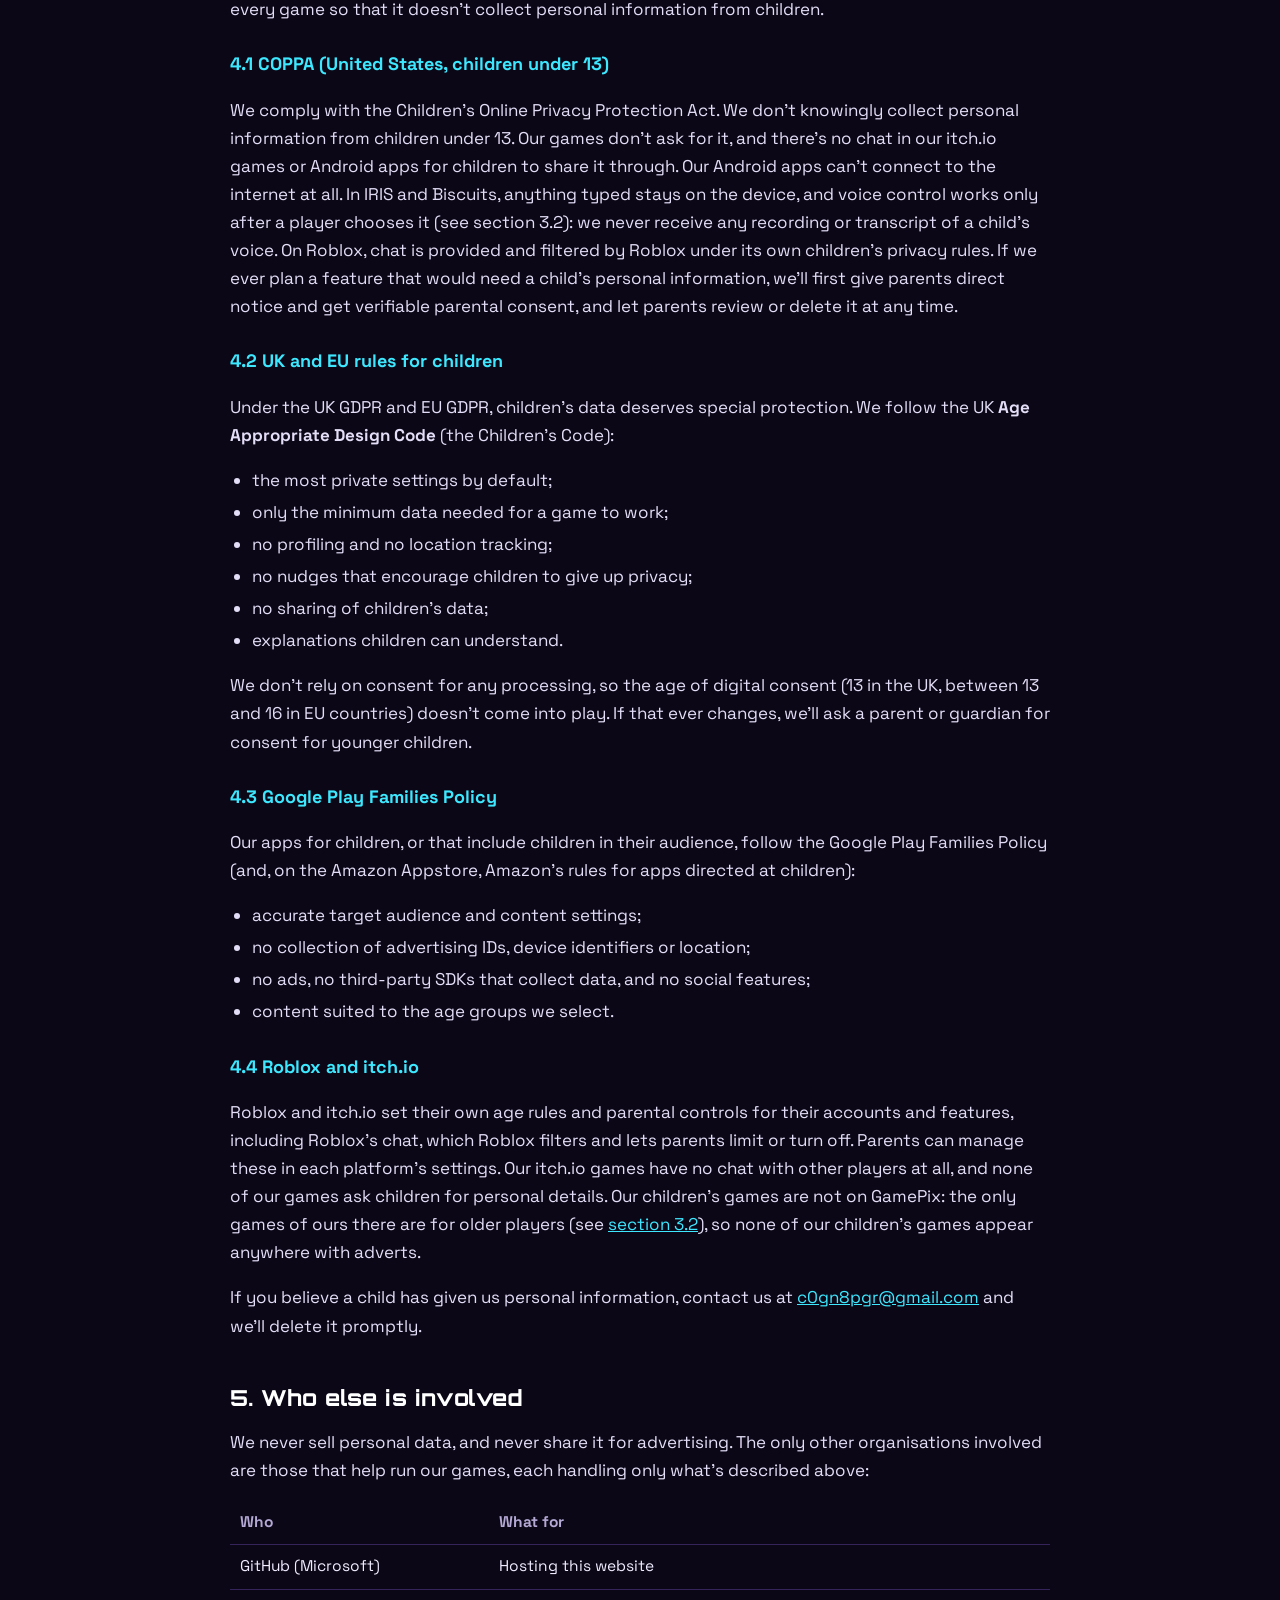
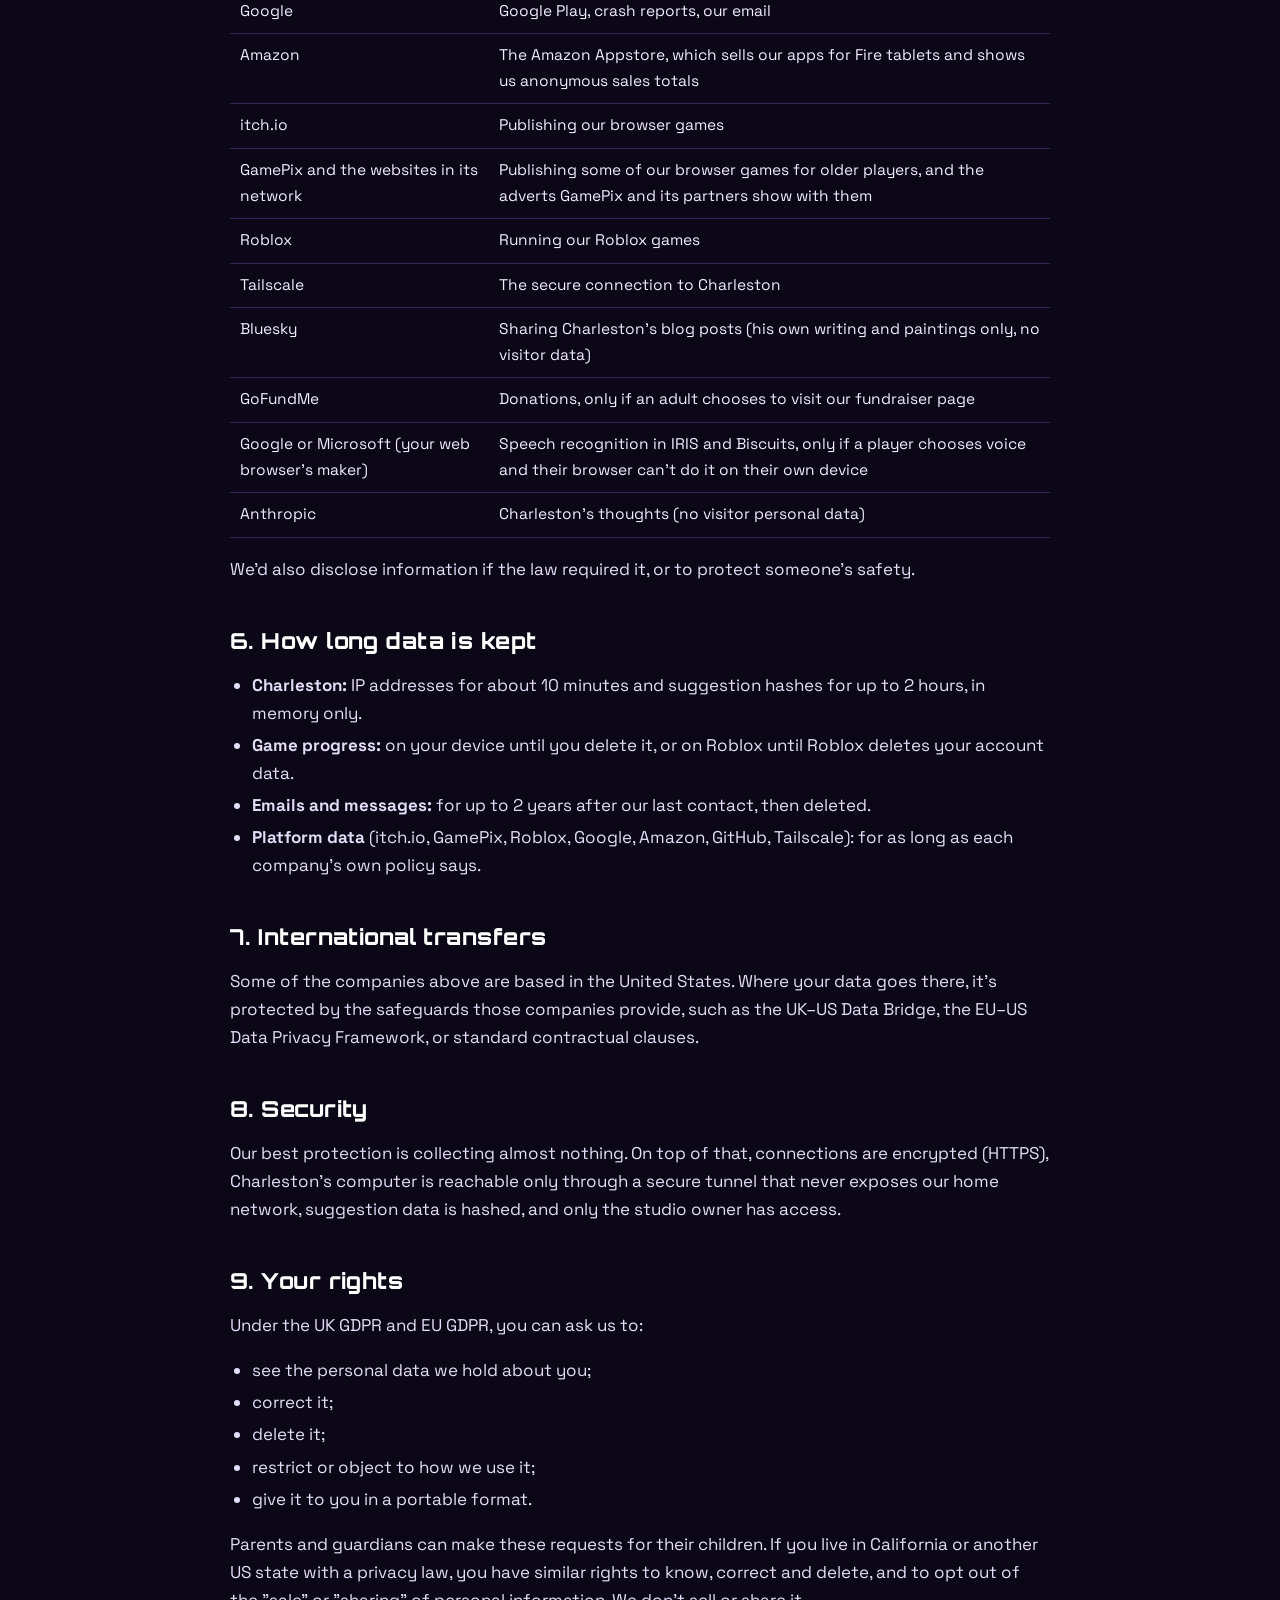
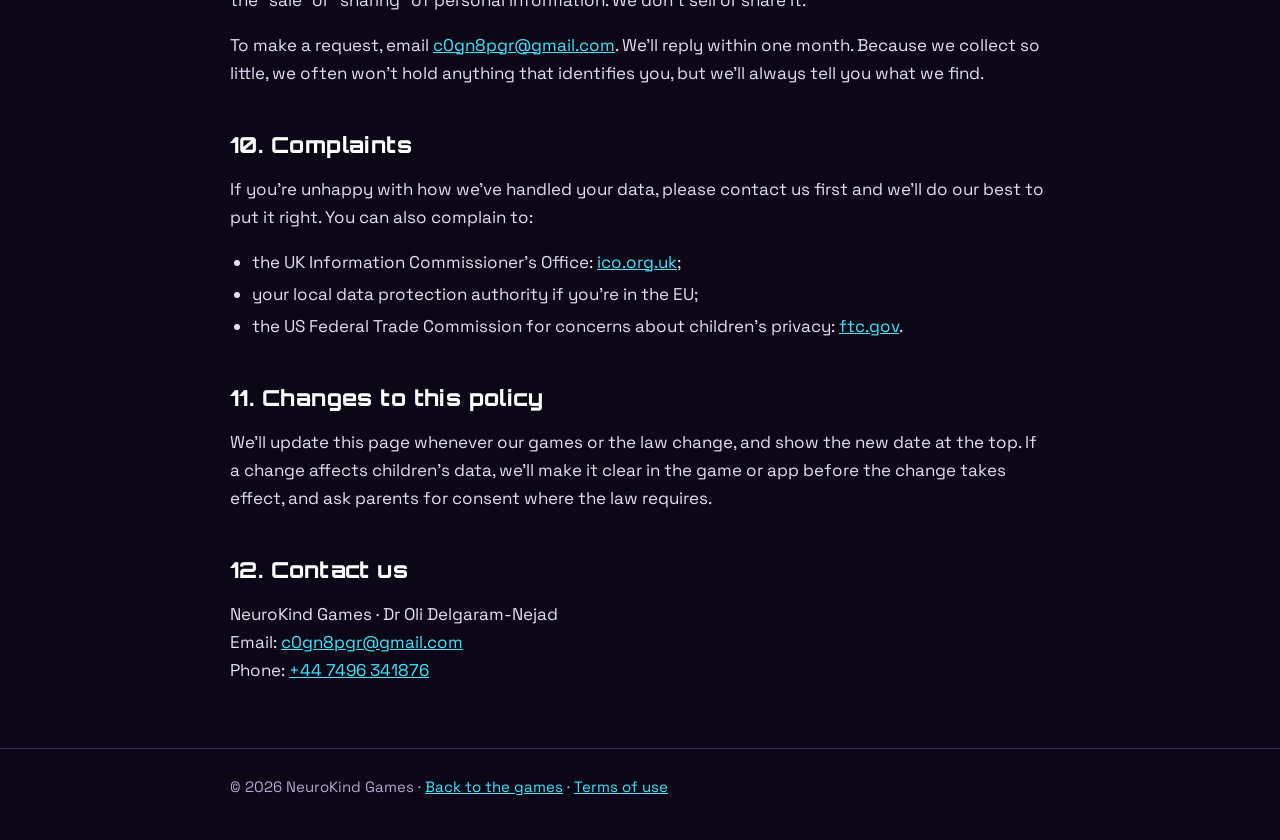
==== commit 76551471: "Add files via upload" ====
--- a/privacy.html
+++ b/privacy.html
@@ -4,7 +4,7 @@
 <meta charset="utf-8">
 <meta name="viewport" content="width=device-width, initial-scale=1">
 <title>Privacy Policy · NeuroKind Games</title>
-<meta name="description" content="Privacy policy for NeuroKind Games: our website, our itch.io and Roblox games, Charleston, and our Google Play apps.">
+<meta name="description" content="Privacy policy for NeuroKind Games: our website, our itch.io and Roblox games, Charleston, and our apps on Google Play and the Amazon Appstore.">
 <link rel="icon" href="img/dr_o.jpg">
 <link rel="canonical" href="https://c0gn8.github.io/privacy.html">
 <link rel="stylesheet" href="fonts/fonts.css">
@@ -44,7 +44,7 @@
 
 <main class="wrap">
 <h1>Privacy Policy</h1>
-<p class="updated">Last updated: 4 November 2026</p>
+<p class="updated">Last updated: 5 November 2026</p>
 
 <div class="summary">
   <strong>In short</strong>
@@ -54,7 +54,7 @@
     <li><b>One exception, run by another company:</b> some of our browser games for older players are also available on <a href="#gamepix">GamePix and the websites in its network</a>, which show their own ads with the games. None of our children's games are on GamePix. Our games on itch.io, Roblox and Google Play, Charleston's itch.io page and this website have no ads at all.</li>
     <li><b>Nothing sold or shared</b> by us for advertising, ever.</li>
     <li><b>Safe for children:</b> in our itch.io games and Android apps, nobody can send messages to other players. Where a game lets you type an order to a character, the game reads it on your device and never sends it anywhere. On Roblox, any chat is Roblox's own filtered chat, controlled by Roblox's parental settings.</li>
-    <li><b>The platforms we publish on</b> (itch.io, GamePix, Roblox and Google Play) run their own services under their own privacy policies.</li>
+    <li><b>The platforms we publish on</b> (itch.io, GamePix, Roblox, Google Play and the Amazon Appstore) run their own services under their own privacy policies.</li>
   </ul>
 </div>
 
@@ -75,7 +75,7 @@
 </ol>
 
 <h2 id="who">1. Who we are</h2>
-<p>NeuroKind Games is an independent game studio run by Dr Oli Delgaram-Nejad in the United Kingdom. We make games and apps for itch.io, Roblox and Google Play, plus this website. We are the "data controller" for the small amount of personal data described here, which means we decide how it's used and are responsible for it.</p>
+<p>NeuroKind Games is an independent game studio run by Dr Oli Delgaram-Nejad in the United Kingdom. We make games and apps for itch.io, Roblox, Google Play and the Amazon Appstore, plus this website. We are the "data controller" for the small amount of personal data described here, which means we decide how it's used and are responsible for it.</p>
 <p>You can reach us at <a href="mailto:c0gn8pgr@gmail.com">c0gn8pgr@gmail.com</a> or on <a href="tel:+447496341876">+44 7496 341876</a>.</p>
 
 <h2 id="covers">2. What this policy covers</h2>
@@ -83,10 +83,10 @@
   <li>this website, <a href="https://c0gn8.github.io">c0gn8.github.io</a>;</li>
   <li>our browser games on itch.io, including <strong>Charleston</strong>, our live AI penguin;</li>
   <li>our Roblox games;</li>
-  <li>our Android apps on Google Play;</li>
+  <li>our Android apps on Google Play and the Amazon Appstore (on Amazon Fire tablets);</li>
   <li>emails and messages you send us.</li>
 </ul>
-<p>itch.io, GamePix, Roblox and Google Play are run by other companies, which collect data under their own privacy policies (for example your account, purchases and how you use their platform). We don't control that collection, so please read their policies too: <a href="https://itch.io/docs/legal/privacy-policy" rel="noopener">itch.io</a>, <a href="https://www.gamepix.com/privacy-policy" rel="noopener">GamePix</a>, <a href="https://en.help.roblox.com/hc/en-us/articles/115004630823" rel="noopener">Roblox</a> and <a href="https://policies.google.com/privacy" rel="noopener">Google</a>.</p>
+<p>itch.io, GamePix, Roblox, Google Play and the Amazon Appstore are run by other companies, which collect data under their own privacy policies (for example your account, purchases and how you use their platform). We don't control that collection, so please read their policies too: <a href="https://itch.io/docs/legal/privacy-policy" rel="noopener">itch.io</a>, <a href="https://www.gamepix.com/privacy-policy" rel="noopener">GamePix</a>, <a href="https://en.help.roblox.com/hc/en-us/articles/115004630823" rel="noopener">Roblox</a>, <a href="https://policies.google.com/privacy" rel="noopener">Google</a> and <a href="https://www.amazon.co.uk/gp/help/customer/display.html?nodeId=GX7NJQ4ZB8MHFRNJ" rel="noopener">Amazon</a>.</p>
 
 <h2 id="collect">3. What we collect, and why</h2>
 
@@ -122,7 +122,7 @@
 <p>Our Roblox games don't ask for any personal information. Like most Roblox games, they may save your in-game progress (for example scores, unlocks or settings) on Roblox's servers, linked to your Roblox user ID, a number Roblox assigns to your account. We can't see your real name, email address, age or anything else about your account. Roblox runs accounts, chat, purchases, age checks and parental controls under its own rules and privacy policy, and gives us only anonymous gameplay statistics.</p>
 <p>Lawful basis: legitimate interests (saving your progress so the game works as you'd expect).</p>
 
-<h3>3.5 Our Android apps on Google Play</h3>
+<h3>3.5 Our Android apps on Google Play and the Amazon Appstore</h3>
 <ul>
   <li>Our apps <strong>collect no personal data</strong>. They don't ask for your name, email address, photos, contacts or location, and don't use the Android advertising ID or other device identifiers.</li>
   <li>Your progress (for example your pet and its outfits, your sticker book, your paintings and the colours you have collected, your cafe, its furniture and the lessons you have finished, your stars, trophies, outfits and best times in Smart Sports, or your climb, to-do list, journal and meeting notes in PhD Survival Kit) is stored <strong>on your device only</strong>, and is deleted when you uninstall the app. In Stick and Learn, children can make people that look like themselves, their family and friends from drawn sticker pieces (skin tone, hair, clothes, glasses, a wheelchair and so on). These are just stickers saved in the app on the device: no photo is taken, nothing is analysed, and nothing leaves the device.</li>
@@ -131,7 +131,7 @@
   <li>We use no third-party software kits (SDKs) that collect data.</li>
   <li>Android's cloud backup is switched off for our apps, so your saves aren't copied to your Google account either.</li>
   <li>Each app shows a short version of this policy inside it (BrainyPet, Stick and Learn, Paint and Learn, Clever Cafe and Smart Sports: the Grown-ups area, behind the padlock; Mind Palace: Settings, then Privacy; PhD Survival Kit: More, then Privacy and about).</li>
-  <li>Google Play may send us anonymous crash reports and download statistics through its Play Console, under <a href="https://policies.google.com/privacy" rel="noopener">Google's privacy policy</a>. These help us fix bugs and don't identify you.</li>
+  <li>Google Play may send us anonymous crash reports and download statistics through its Play Console, under <a href="https://policies.google.com/privacy" rel="noopener">Google's privacy policy</a>. The Amazon Appstore likewise shows us anonymous sales and download totals, under <a href="https://www.amazon.co.uk/gp/help/customer/display.html?nodeId=GX7NJQ4ZB8MHFRNJ" rel="noopener">Amazon's privacy notice</a>. These help us fix bugs and don't identify you.</li>
 </ul>
 <p><strong>PhD Survival Kit</strong> is our app for adults studying for a PhD. It works the same way (nothing collected, nothing sent, everything on your device), and it is the only app of ours that asks Android for two permissions, both optional:</p>
 <ul>
@@ -139,7 +139,7 @@
   <li><strong>Do Not Disturb access, for the focus timer.</strong> If you allow it in Android's settings, the app switches on Do Not Disturb while a focus timer runs and puts your previous setting back when it ends. Your own Do Not Disturb exceptions still apply. It doesn't read your notifications.</li>
 </ul>
 <p>You can turn either permission off at any time in Android's settings, and every other part of the app still works.</p>
-<p>Each app's <strong>Data safety</strong> section on Google Play matches this policy. If an app ever needs to change any of this, we'll update this policy and the Data safety section before the change is released.</p>
+<p>Each app's <strong>Data safety</strong> section on Google Play, and its privacy answers on the Amazon Appstore, match this policy. If an app ever needs to change any of this, we'll update this policy and those store answers before the change is released.</p>
 
 <h3>3.6 When you contact us</h3>
 <p>If you email or phone us, we use your contact details and message only to reply. Emails are held in our Gmail account (provided by Google). Lawful basis: legitimate interests (answering you).</p>
@@ -166,7 +166,7 @@
 <p>We don't rely on consent for any processing, so the age of digital consent (13 in the UK, between 13 and 16 in EU countries) doesn't come into play. If that ever changes, we'll ask a parent or guardian for consent for younger children.</p>
 
 <h3>4.3 Google Play Families Policy</h3>
-<p>Our apps for children, or that include children in their audience, follow the Google Play Families Policy:</p>
+<p>Our apps for children, or that include children in their audience, follow the Google Play Families Policy (and, on the Amazon Appstore, Amazon's rules for apps directed at children):</p>
 <ul>
   <li>accurate target audience and content settings;</li>
   <li>no collection of advertising IDs, device identifiers or location;</li>
@@ -185,6 +185,7 @@
   <tr><th>Who</th><th>What for</th></tr>
   <tr><td>GitHub (Microsoft)</td><td>Hosting this website</td></tr>
   <tr><td>Google</td><td>Google Play, crash reports, our email</td></tr>
+  <tr><td>Amazon</td><td>The Amazon Appstore, which sells our apps for Fire tablets and shows us anonymous sales totals</td></tr>
   <tr><td>itch.io</td><td>Publishing our browser games</td></tr>
   <tr><td>GamePix and the websites in its network</td><td>Publishing some of our browser games for older players, and the adverts GamePix and its partners show with them</td></tr>
   <tr><td>Roblox</td><td>Running our Roblox games</td></tr>
@@ -201,7 +202,7 @@
   <li><strong>Charleston:</strong> IP addresses for about 10 minutes and suggestion hashes for up to 2 hours, in memory only.</li>
   <li><strong>Game progress:</strong> on your device until you delete it, or on Roblox until Roblox deletes your account data.</li>
   <li><strong>Emails and messages:</strong> for up to 2 years after our last contact, then deleted.</li>
-  <li><strong>Platform data</strong> (itch.io, GamePix, Roblox, Google, GitHub, Tailscale): for as long as each company's own policy says.</li>
+  <li><strong>Platform data</strong> (itch.io, GamePix, Roblox, Google, Amazon, GitHub, Tailscale): for as long as each company's own policy says.</li>
 </ul>
 
 <h2 id="transfers">7. International transfers</h2>
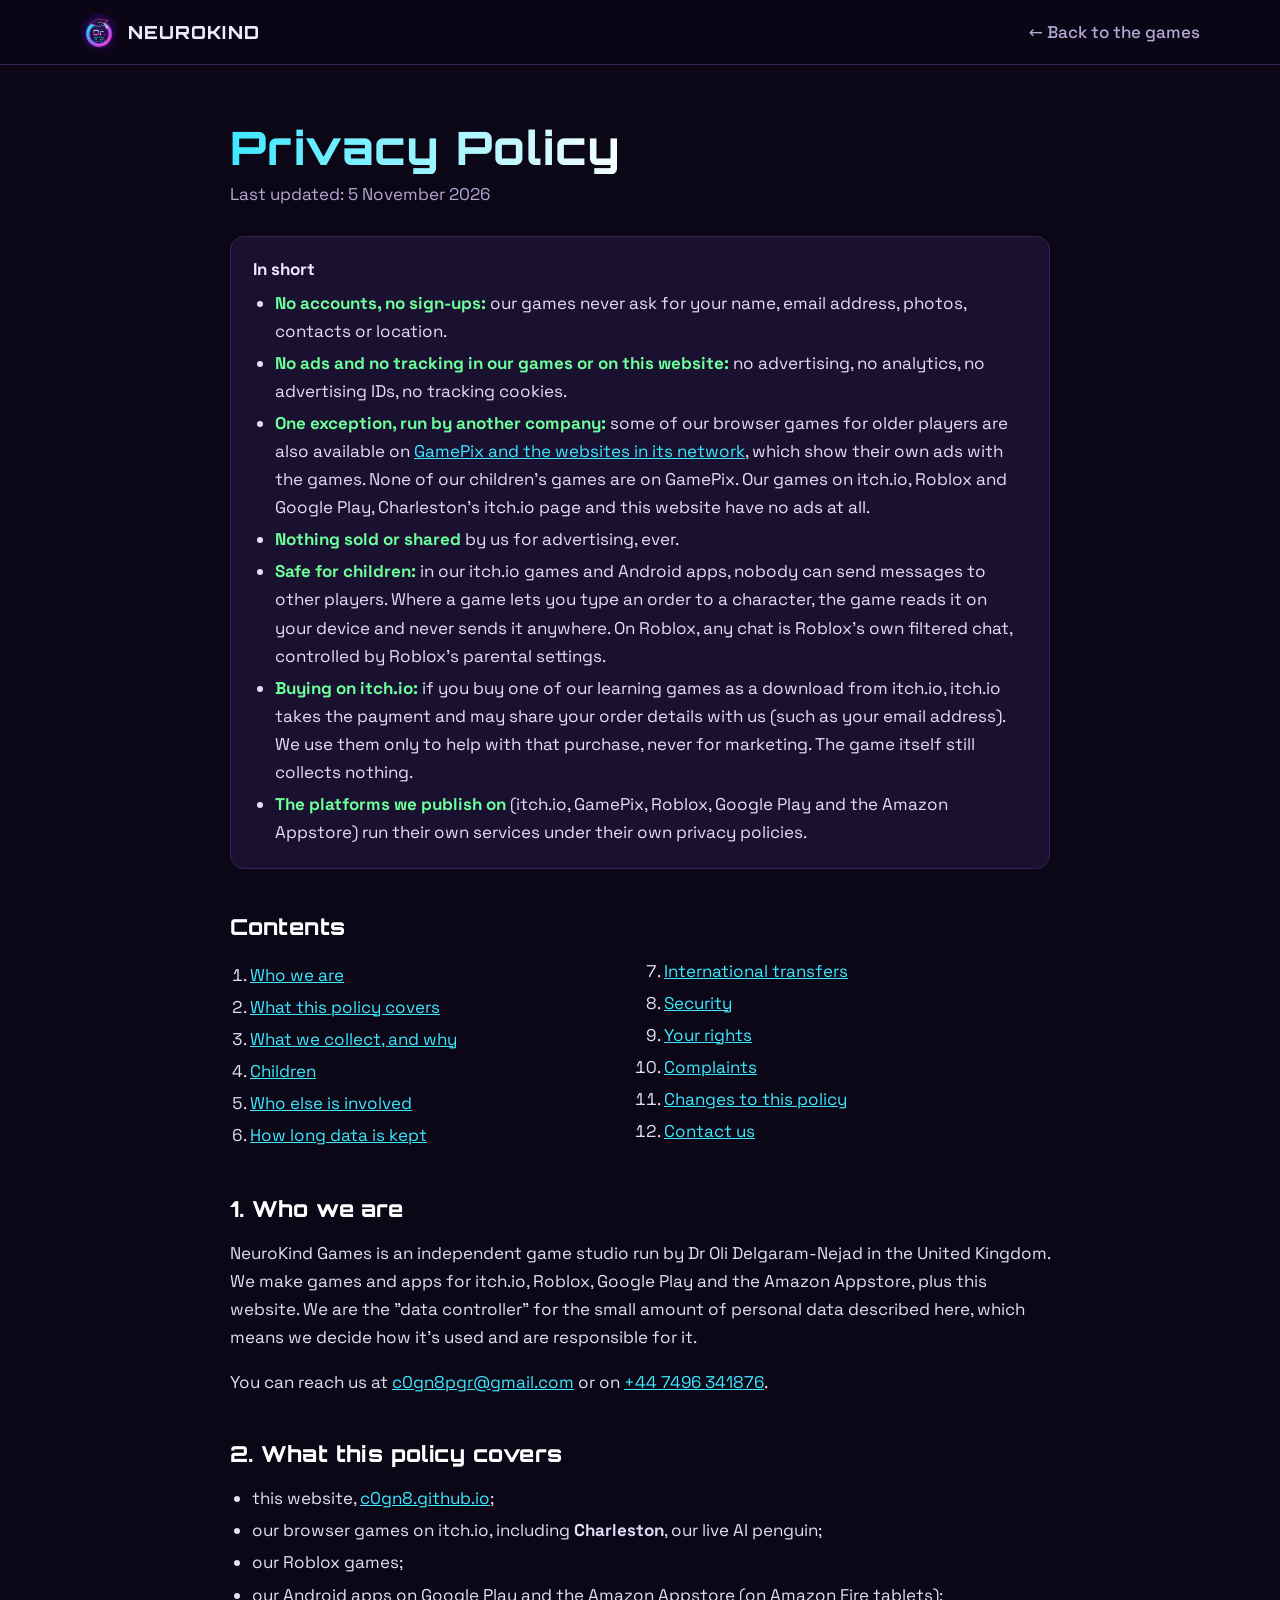
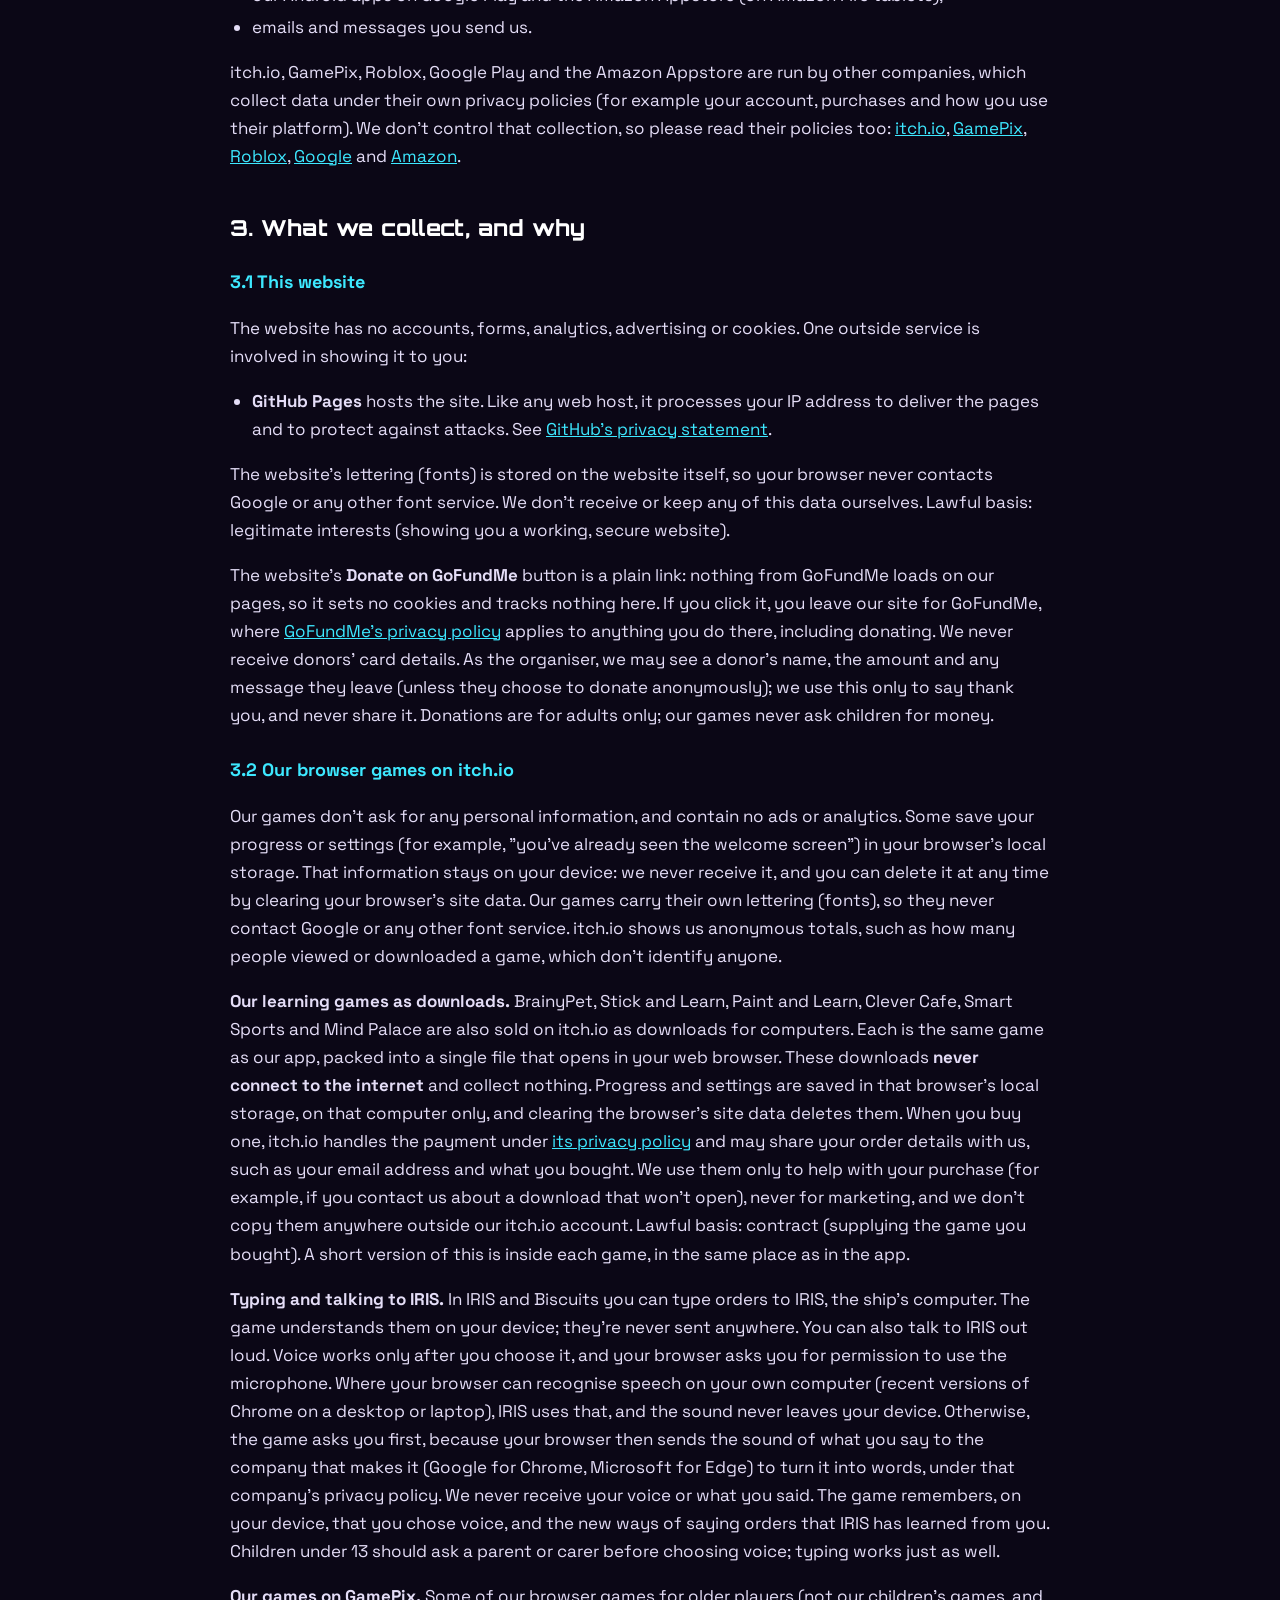
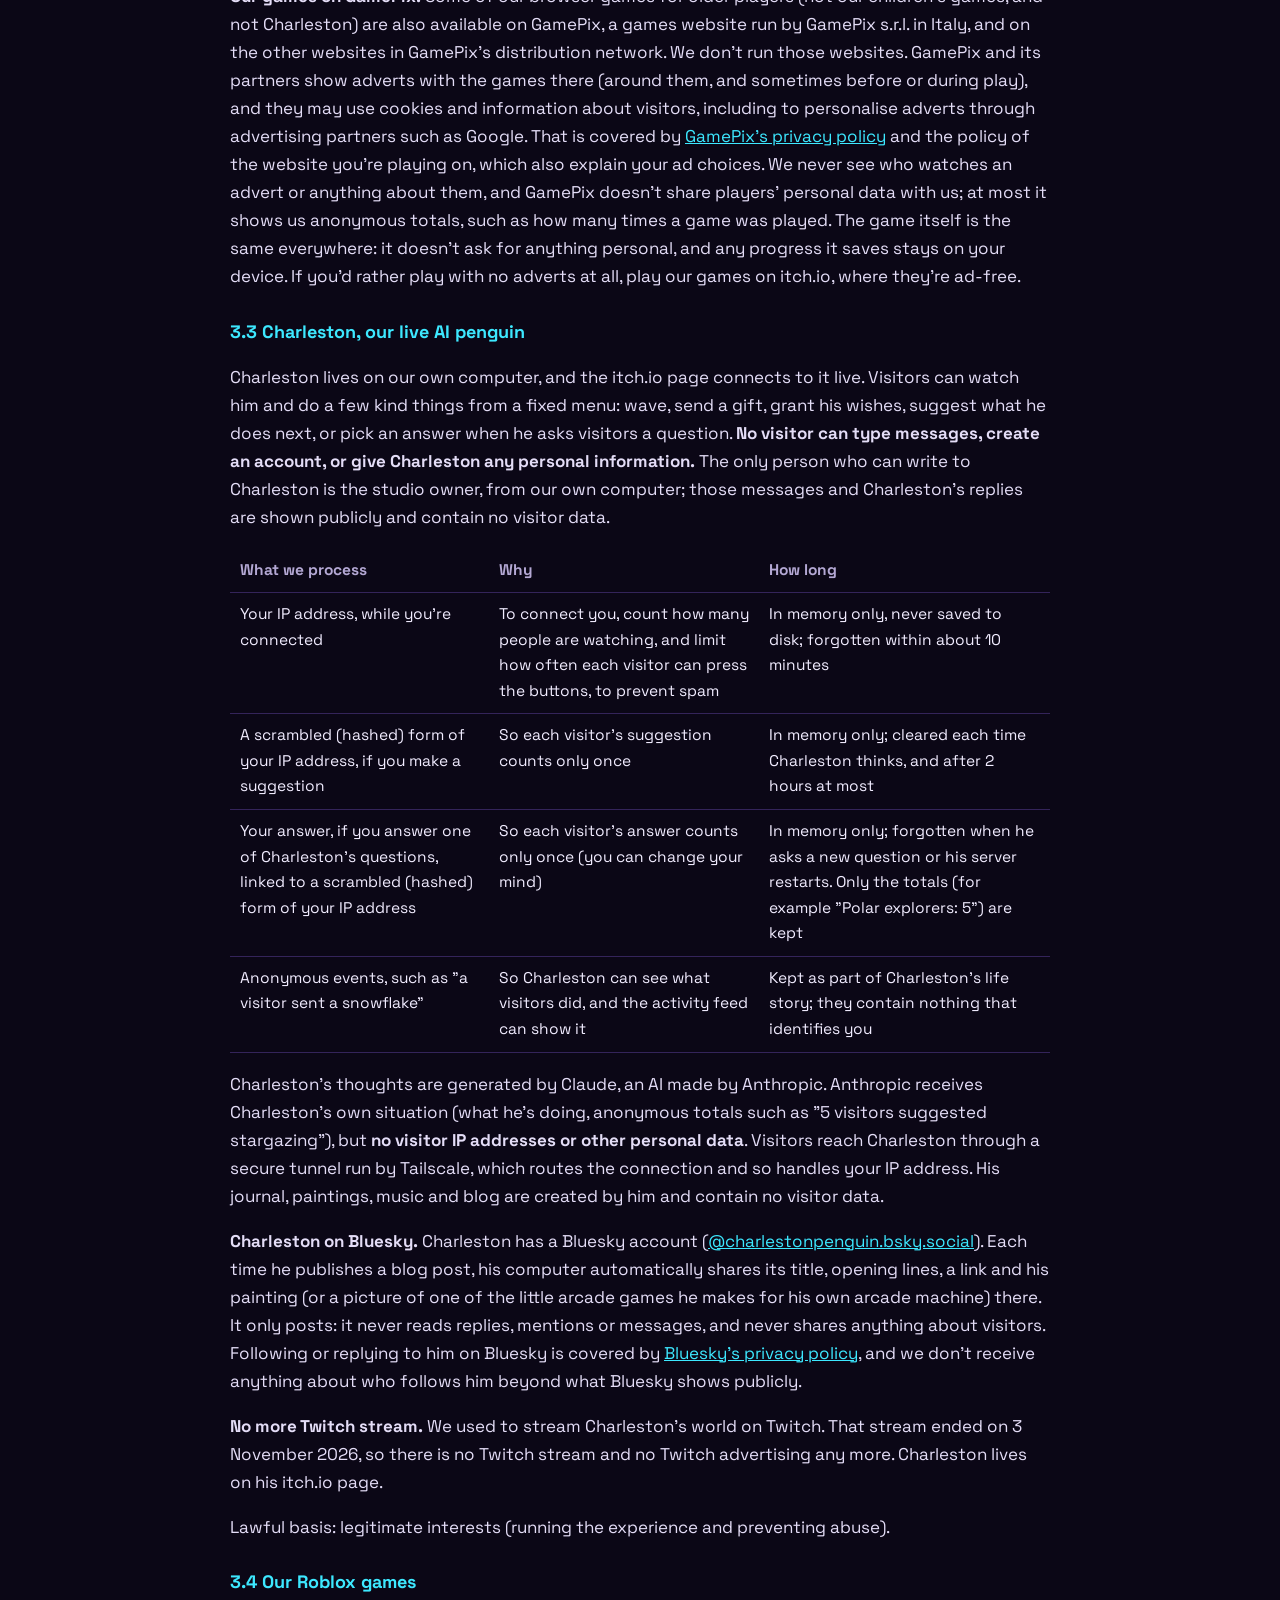
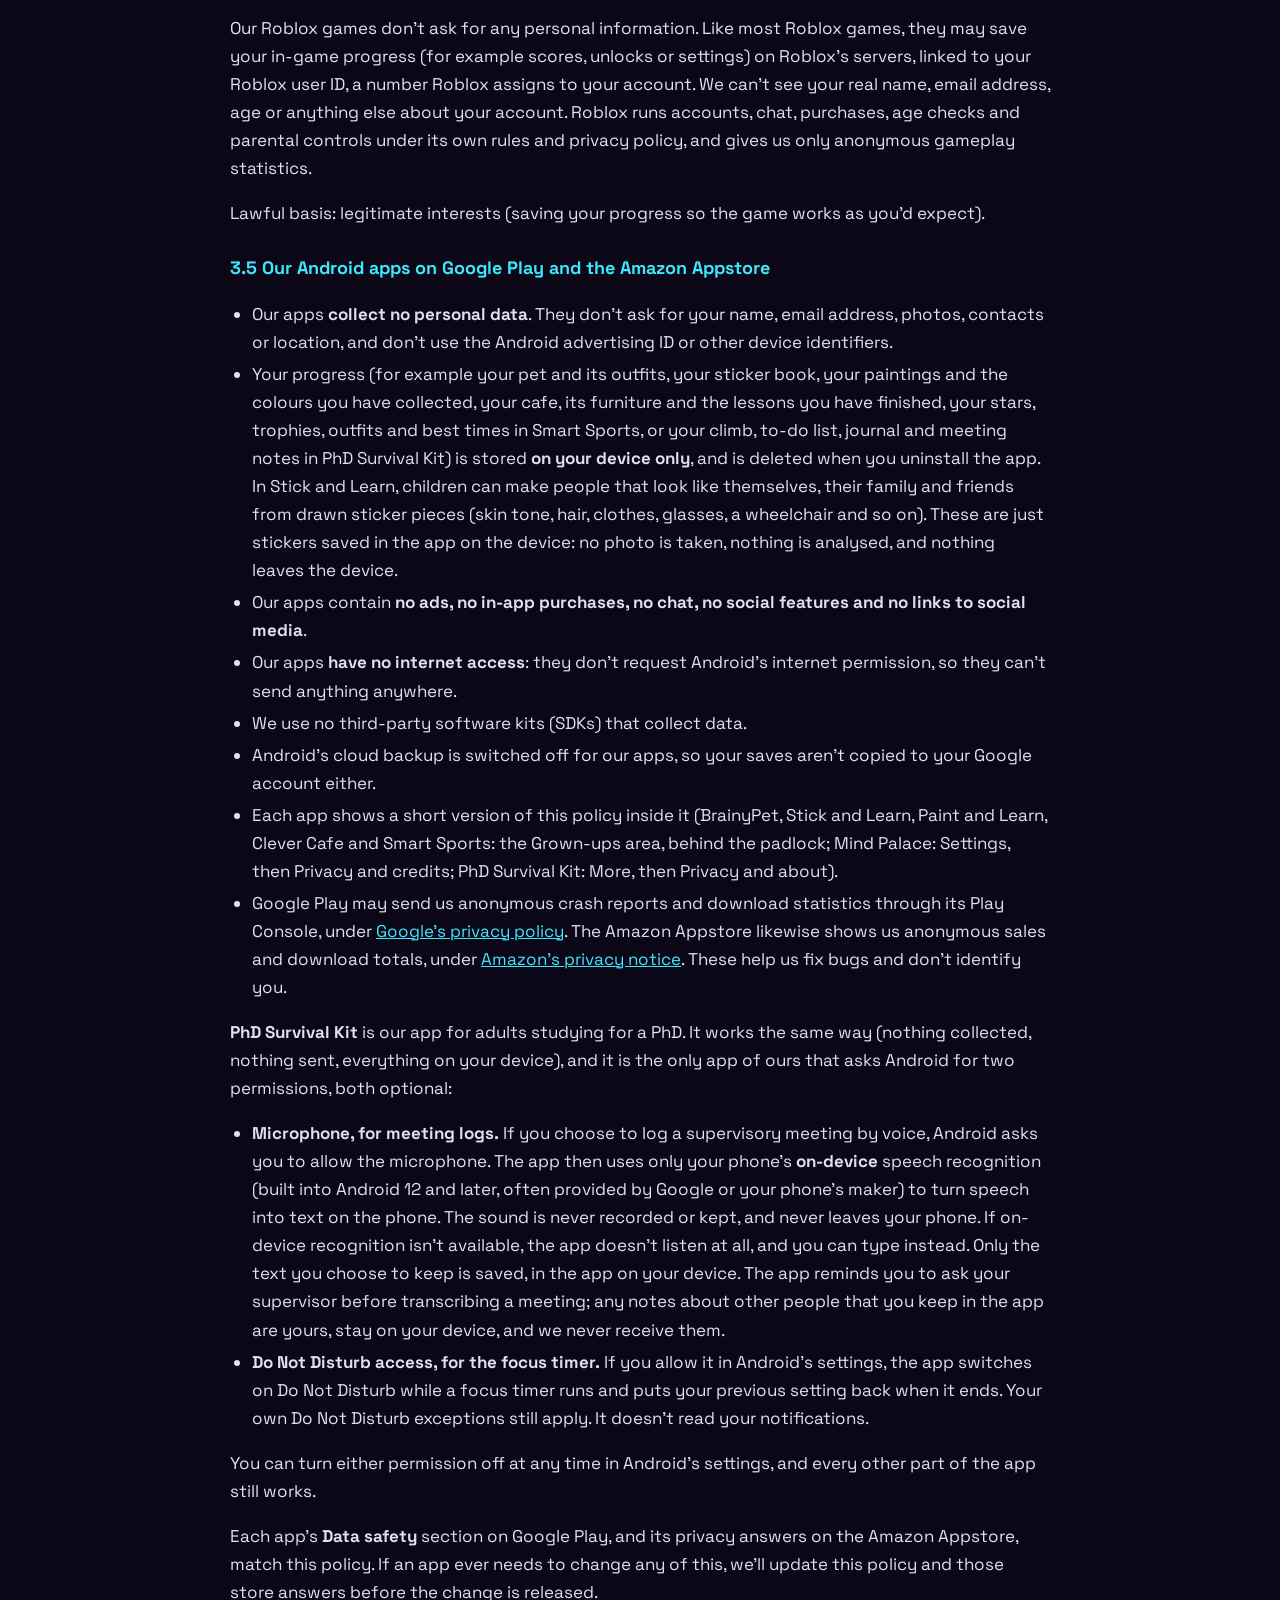
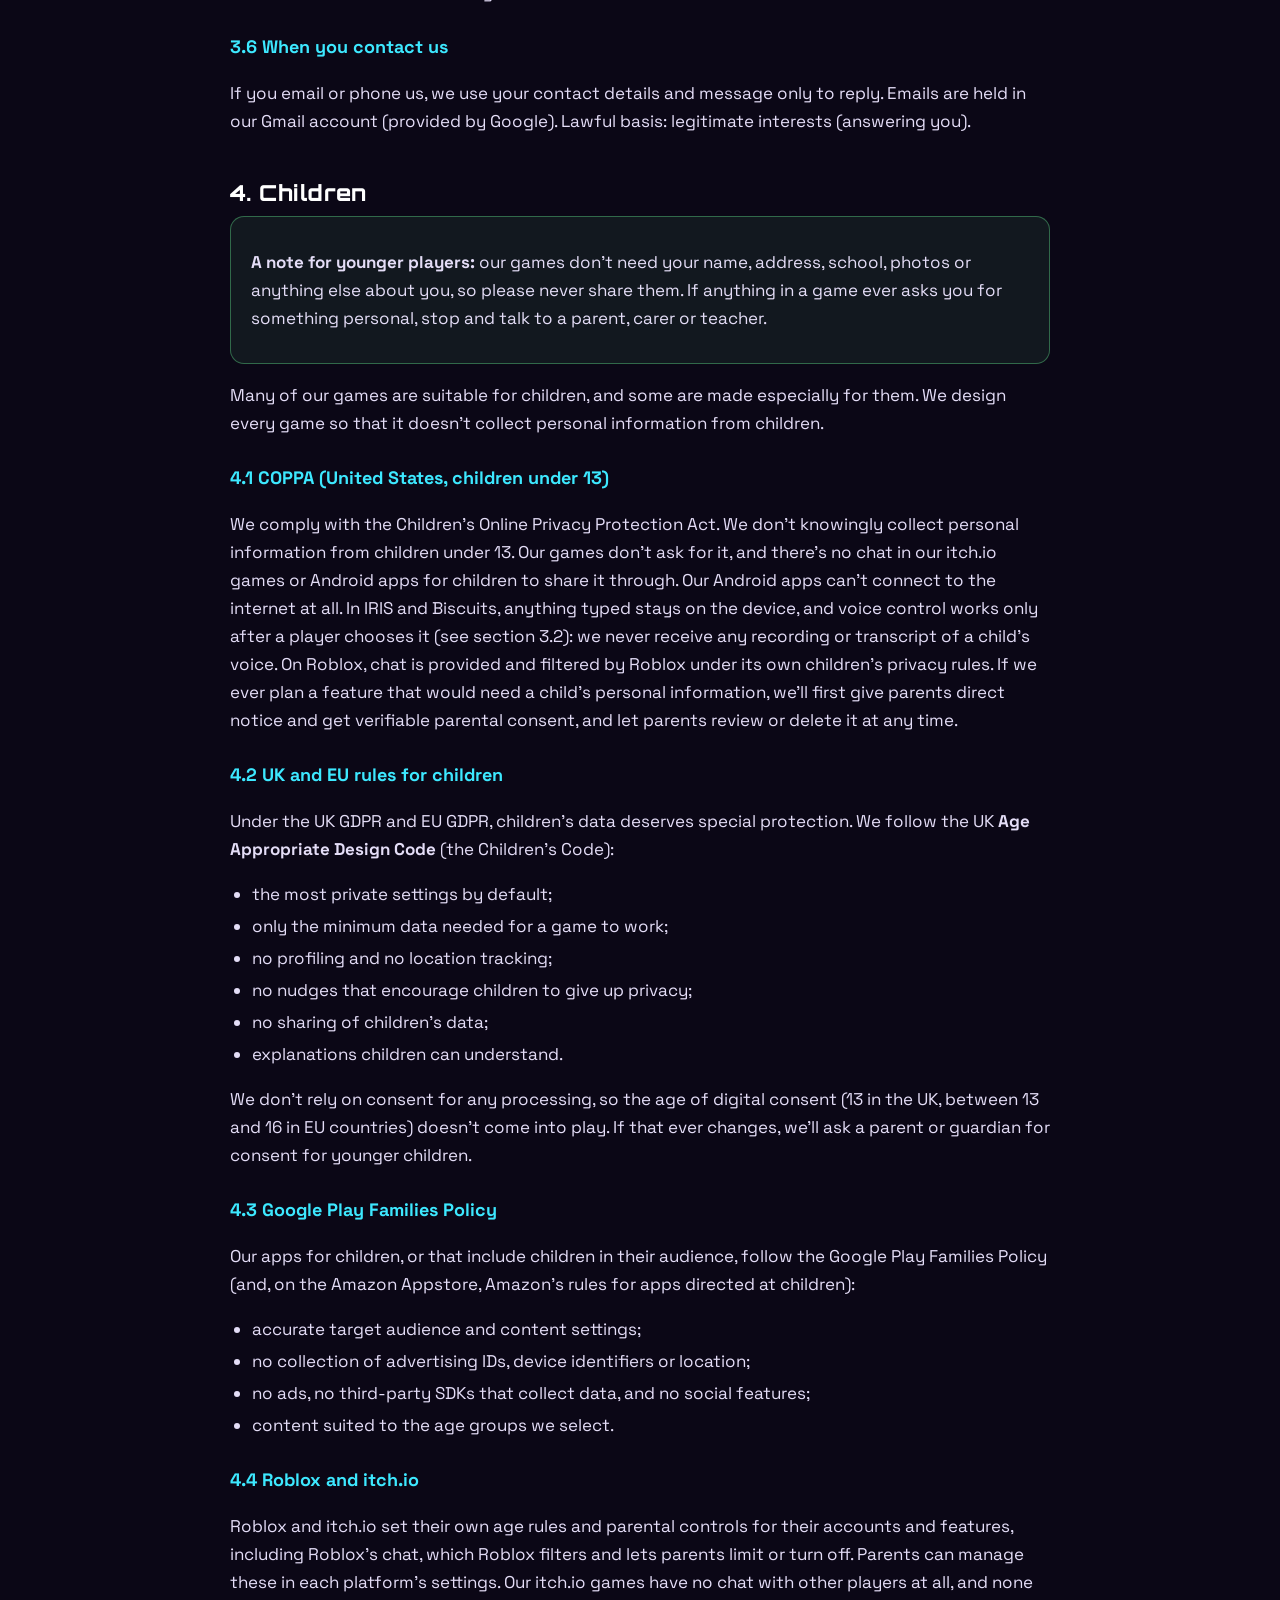
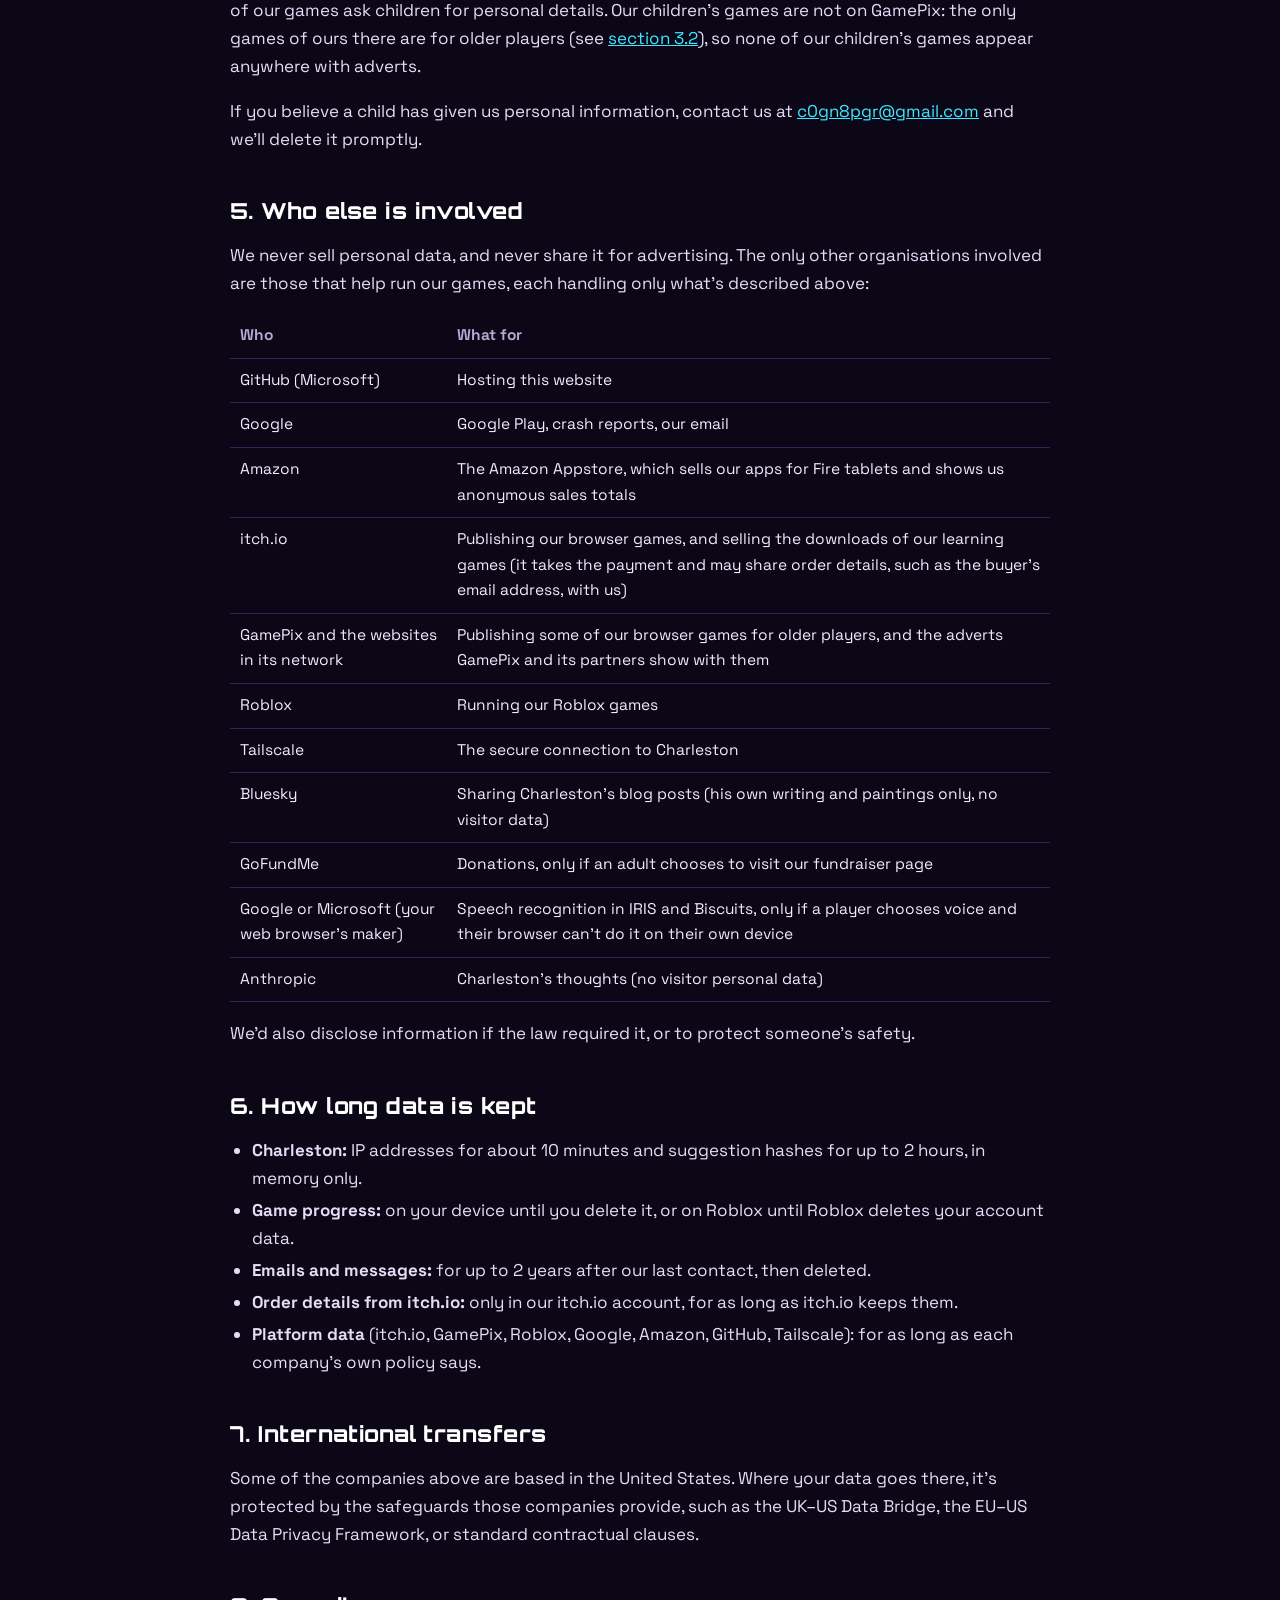
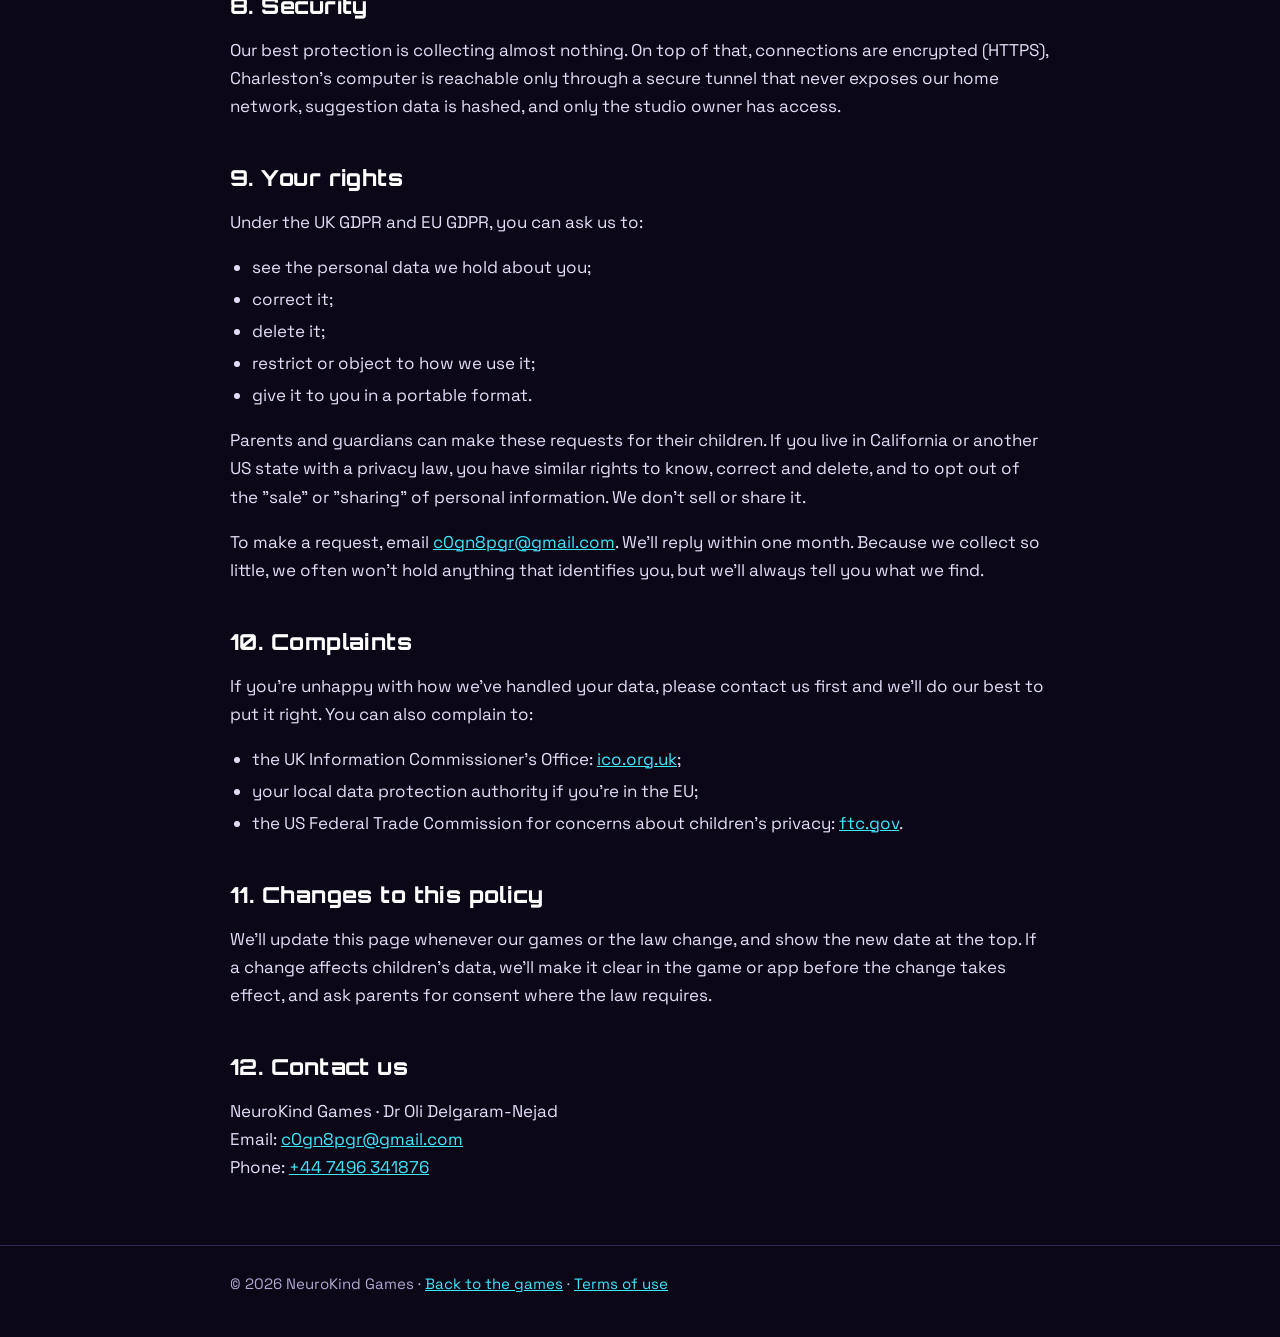
==== commit 9e5faa2b: "Add files via upload" ====
--- a/privacy.html
+++ b/privacy.html
@@ -54,6 +54,7 @@
     <li><b>One exception, run by another company:</b> some of our browser games for older players are also available on <a href="#gamepix">GamePix and the websites in its network</a>, which show their own ads with the games. None of our children's games are on GamePix. Our games on itch.io, Roblox and Google Play, Charleston's itch.io page and this website have no ads at all.</li>
     <li><b>Nothing sold or shared</b> by us for advertising, ever.</li>
     <li><b>Safe for children:</b> in our itch.io games and Android apps, nobody can send messages to other players. Where a game lets you type an order to a character, the game reads it on your device and never sends it anywhere. On Roblox, any chat is Roblox's own filtered chat, controlled by Roblox's parental settings.</li>
+    <li><b>Buying on itch.io:</b> if you buy one of our learning games as a download from itch.io, itch.io takes the payment and may share your order details with us (such as your email address). We use them only to help with that purchase, never for marketing. The game itself still collects nothing.</li>
     <li><b>The platforms we publish on</b> (itch.io, GamePix, Roblox, Google Play and the Amazon Appstore) run their own services under their own privacy policies.</li>
   </ul>
 </div>
@@ -100,6 +101,7 @@
 
 <h3>3.2 Our browser games on itch.io</h3>
 <p>Our games don't ask for any personal information, and contain no ads or analytics. Some save your progress or settings (for example, "you've already seen the welcome screen") in your browser's local storage. That information stays on your device: we never receive it, and you can delete it at any time by clearing your browser's site data. Our games carry their own lettering (fonts), so they never contact Google or any other font service. itch.io shows us anonymous totals, such as how many people viewed or downloaded a game, which don't identify anyone.</p>
+<p id="downloads" style="scroll-margin-top: 90px"><strong>Our learning games as downloads.</strong> BrainyPet, Stick and Learn, Paint and Learn, Clever Cafe, Smart Sports and Mind Palace are also sold on itch.io as downloads for computers. Each is the same game as our app, packed into a single file that opens in your web browser. These downloads <strong>never connect to the internet</strong> and collect nothing. Progress and settings are saved in that browser's local storage, on that computer only, and clearing the browser's site data deletes them. When you buy one, itch.io handles the payment under <a href="https://itch.io/docs/legal/privacy-policy" rel="noopener">its privacy policy</a> and may share your order details with us, such as your email address and what you bought. We use them only to help with your purchase (for example, if you contact us about a download that won't open), never for marketing, and we don't copy them anywhere outside our itch.io account. Lawful basis: contract (supplying the game you bought). A short version of this is inside each game, in the same place as in the app.</p>
 <p><strong>Typing and talking to IRIS.</strong> In IRIS and Biscuits you can type orders to IRIS, the ship's computer. The game understands them on your device; they're never sent anywhere. You can also talk to IRIS out loud. Voice works only after you choose it, and your browser asks you for permission to use the microphone. Where your browser can recognise speech on your own computer (recent versions of Chrome on a desktop or laptop), IRIS uses that, and the sound never leaves your device. Otherwise, the game asks you first, because your browser then sends the sound of what you say to the company that makes it (Google for Chrome, Microsoft for Edge) to turn it into words, under that company's privacy policy. We never receive your voice or what you said. The game remembers, on your device, that you chose voice, and the new ways of saying orders that IRIS has learned from you. Children under 13 should ask a parent or carer before choosing voice; typing works just as well.</p>
 
 <p id="gamepix" style="scroll-margin-top: 90px"><strong>Our games on GamePix.</strong> Some of our browser games for older players (not our children's games, and not Charleston) are also available on GamePix, a games website run by GamePix s.r.l. in Italy, and on the other websites in GamePix's distribution network. We don't run those websites. GamePix and its partners show adverts with the games there (around them, and sometimes before or during play), and they may use cookies and information about visitors, including to personalise adverts through advertising partners such as Google. That is covered by <a href="https://www.gamepix.com/privacy-policy" rel="noopener">GamePix's privacy policy</a> and the policy of the website you're playing on, which also explain your ad choices. We never see who watches an advert or anything about them, and GamePix doesn't share players' personal data with us; at most it shows us anonymous totals, such as how many times a game was played. The game itself is the same everywhere: it doesn't ask for anything personal, and any progress it saves stays on your device. If you'd rather play with no adverts at all, play our games on itch.io, where they're ad-free.</p>
@@ -130,7 +132,7 @@
   <li>Our apps <strong>have no internet access</strong>: they don't request Android's internet permission, so they can't send anything anywhere.</li>
   <li>We use no third-party software kits (SDKs) that collect data.</li>
   <li>Android's cloud backup is switched off for our apps, so your saves aren't copied to your Google account either.</li>
-  <li>Each app shows a short version of this policy inside it (BrainyPet, Stick and Learn, Paint and Learn, Clever Cafe and Smart Sports: the Grown-ups area, behind the padlock; Mind Palace: Settings, then Privacy; PhD Survival Kit: More, then Privacy and about).</li>
+  <li>Each app shows a short version of this policy inside it (BrainyPet, Stick and Learn, Paint and Learn, Clever Cafe and Smart Sports: the Grown-ups area, behind the padlock; Mind Palace: Settings, then Privacy and credits; PhD Survival Kit: More, then Privacy and about).</li>
   <li>Google Play may send us anonymous crash reports and download statistics through its Play Console, under <a href="https://policies.google.com/privacy" rel="noopener">Google's privacy policy</a>. The Amazon Appstore likewise shows us anonymous sales and download totals, under <a href="https://www.amazon.co.uk/gp/help/customer/display.html?nodeId=GX7NJQ4ZB8MHFRNJ" rel="noopener">Amazon's privacy notice</a>. These help us fix bugs and don't identify you.</li>
 </ul>
 <p><strong>PhD Survival Kit</strong> is our app for adults studying for a PhD. It works the same way (nothing collected, nothing sent, everything on your device), and it is the only app of ours that asks Android for two permissions, both optional:</p>
@@ -186,7 +188,7 @@
   <tr><td>GitHub (Microsoft)</td><td>Hosting this website</td></tr>
   <tr><td>Google</td><td>Google Play, crash reports, our email</td></tr>
   <tr><td>Amazon</td><td>The Amazon Appstore, which sells our apps for Fire tablets and shows us anonymous sales totals</td></tr>
-  <tr><td>itch.io</td><td>Publishing our browser games</td></tr>
+  <tr><td>itch.io</td><td>Publishing our browser games, and selling the downloads of our learning games (it takes the payment and may share order details, such as the buyer's email address, with us)</td></tr>
   <tr><td>GamePix and the websites in its network</td><td>Publishing some of our browser games for older players, and the adverts GamePix and its partners show with them</td></tr>
   <tr><td>Roblox</td><td>Running our Roblox games</td></tr>
   <tr><td>Tailscale</td><td>The secure connection to Charleston</td></tr>
@@ -202,6 +204,7 @@
   <li><strong>Charleston:</strong> IP addresses for about 10 minutes and suggestion hashes for up to 2 hours, in memory only.</li>
   <li><strong>Game progress:</strong> on your device until you delete it, or on Roblox until Roblox deletes your account data.</li>
   <li><strong>Emails and messages:</strong> for up to 2 years after our last contact, then deleted.</li>
+  <li><strong>Order details from itch.io:</strong> only in our itch.io account, for as long as itch.io keeps them.</li>
   <li><strong>Platform data</strong> (itch.io, GamePix, Roblox, Google, Amazon, GitHub, Tailscale): for as long as each company's own policy says.</li>
 </ul>
 
